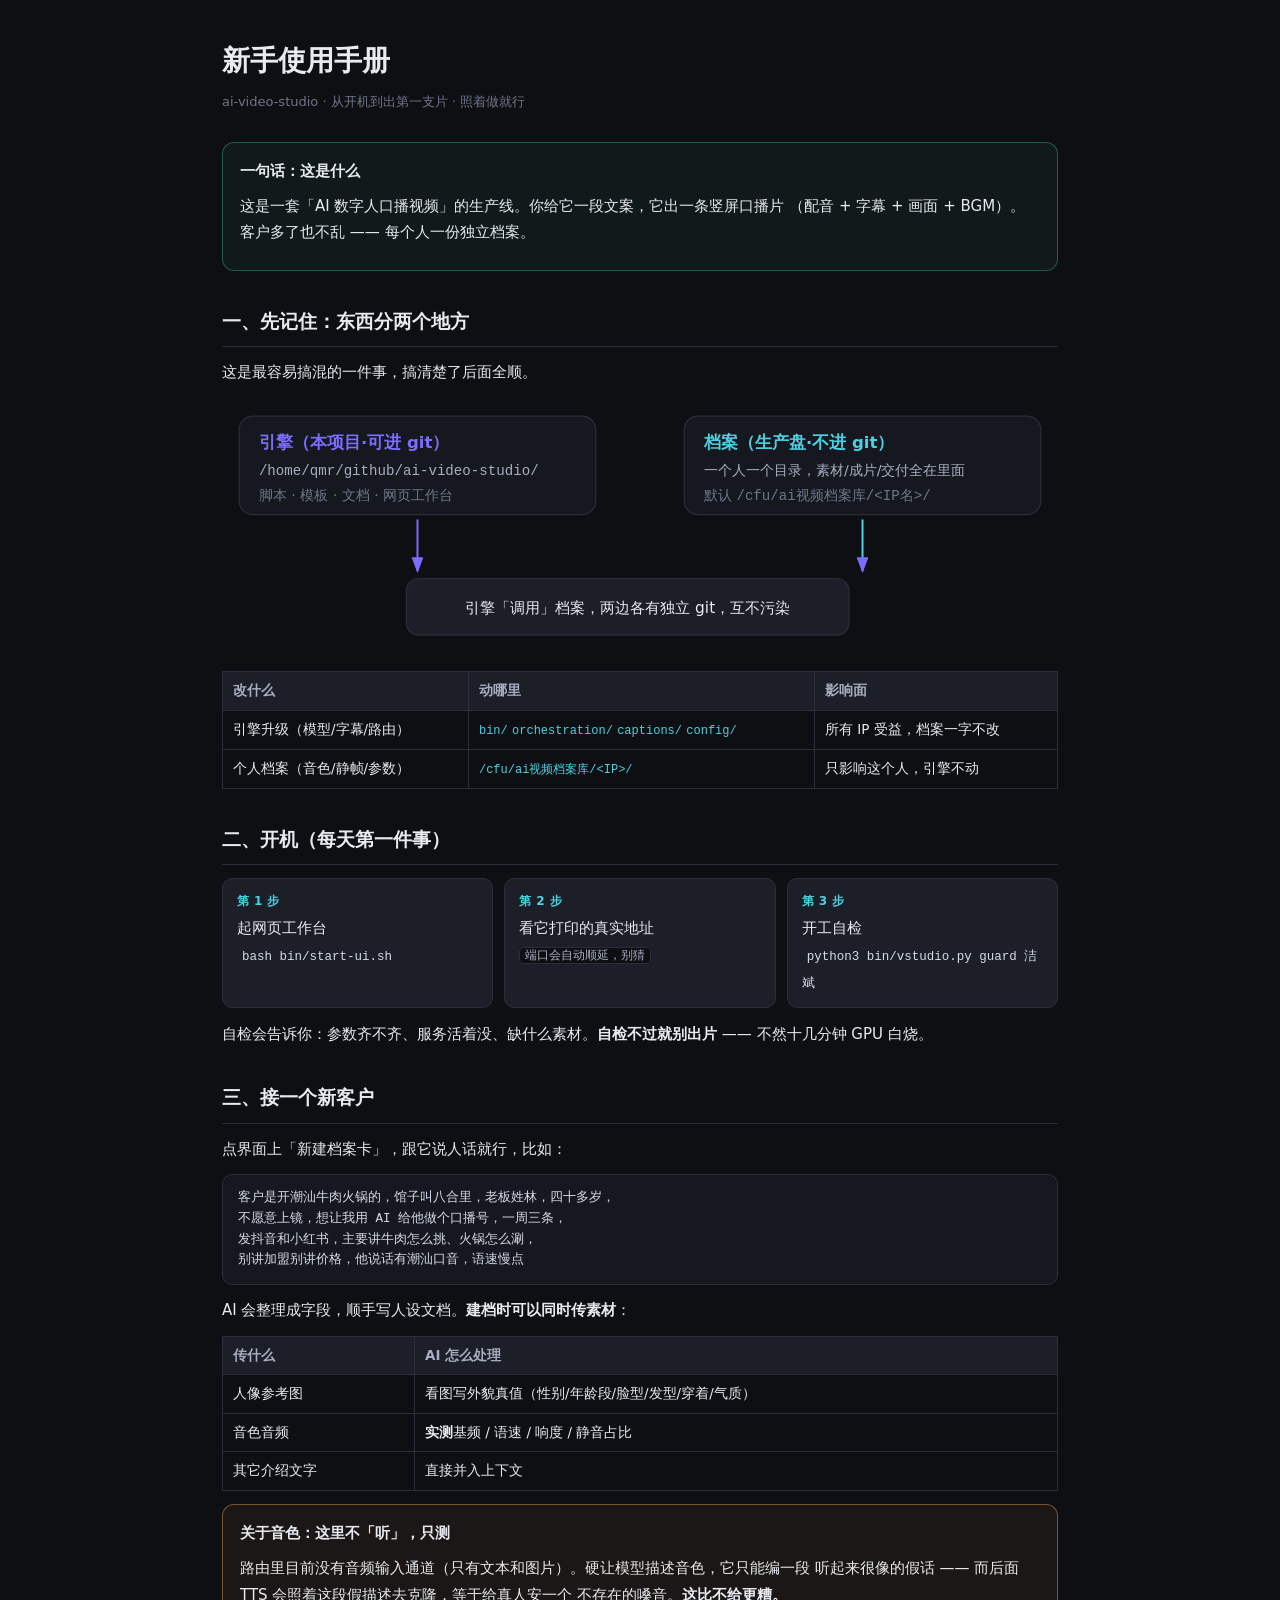
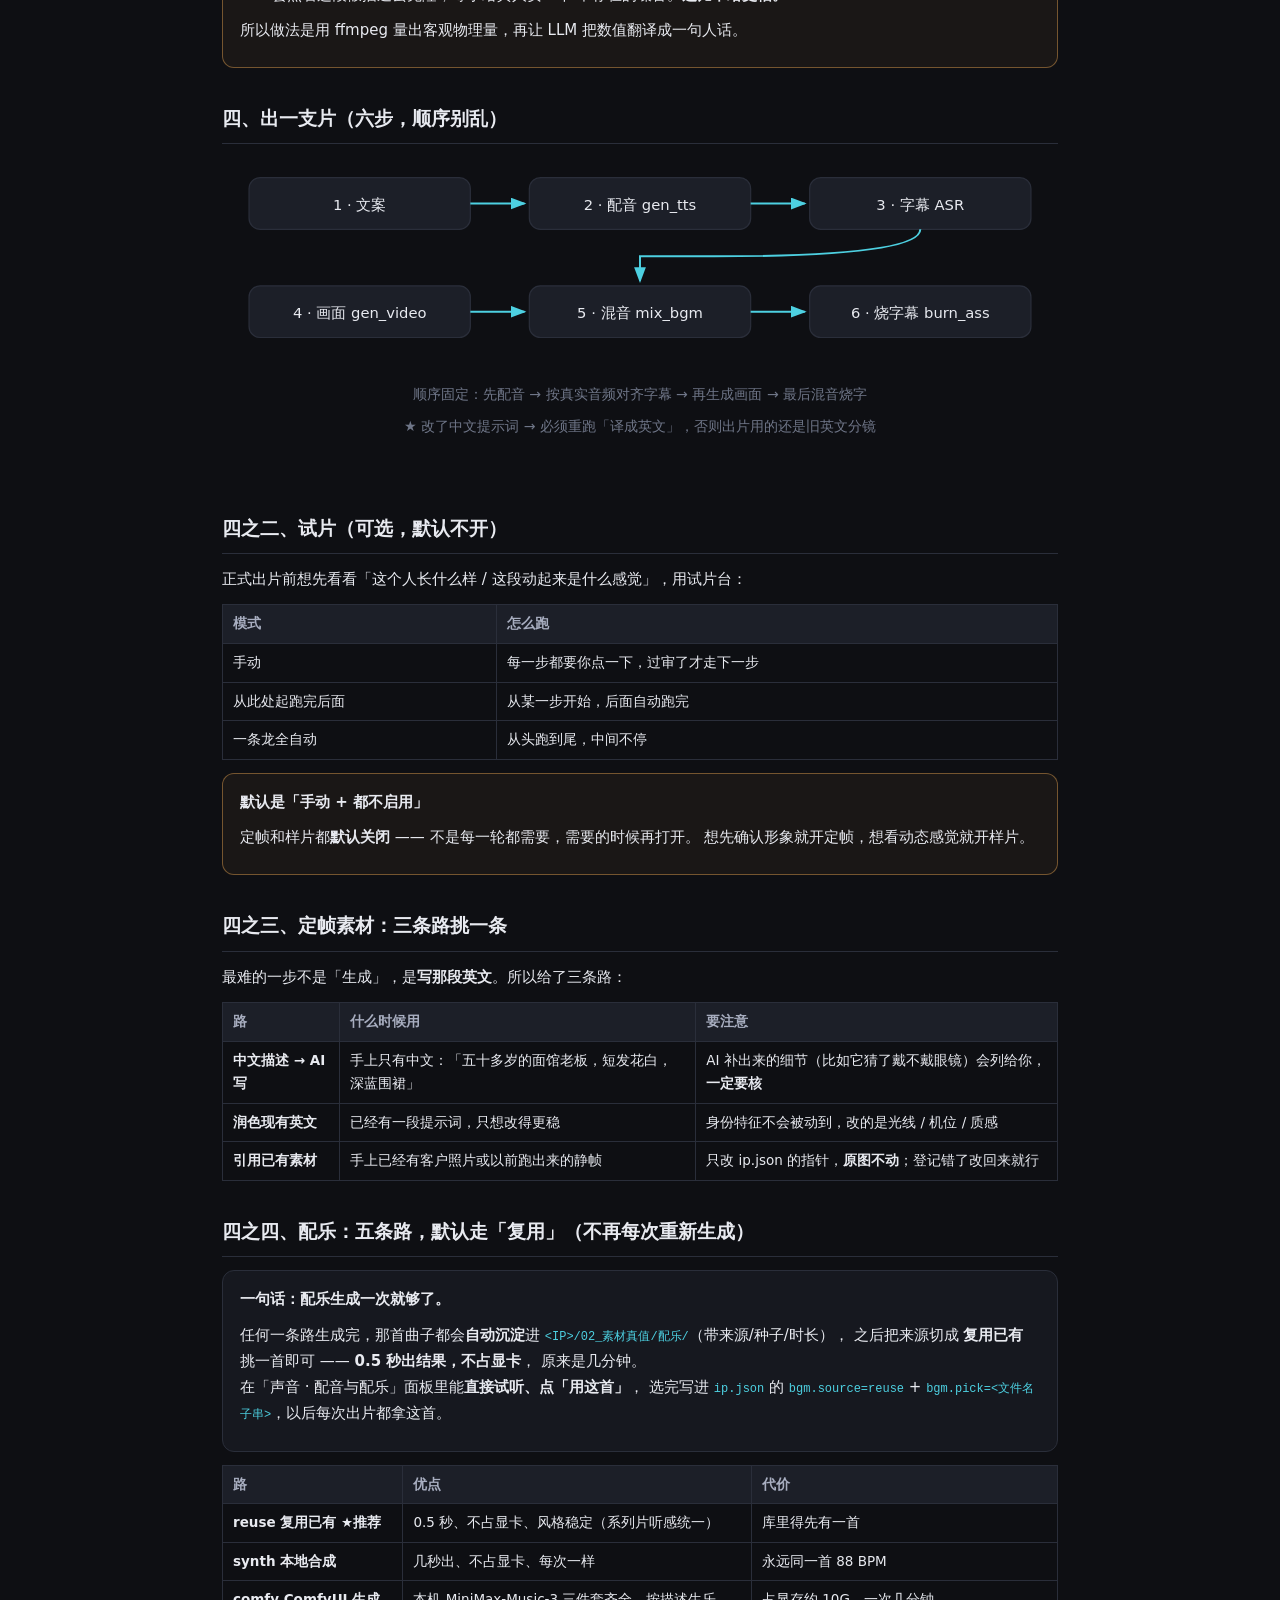
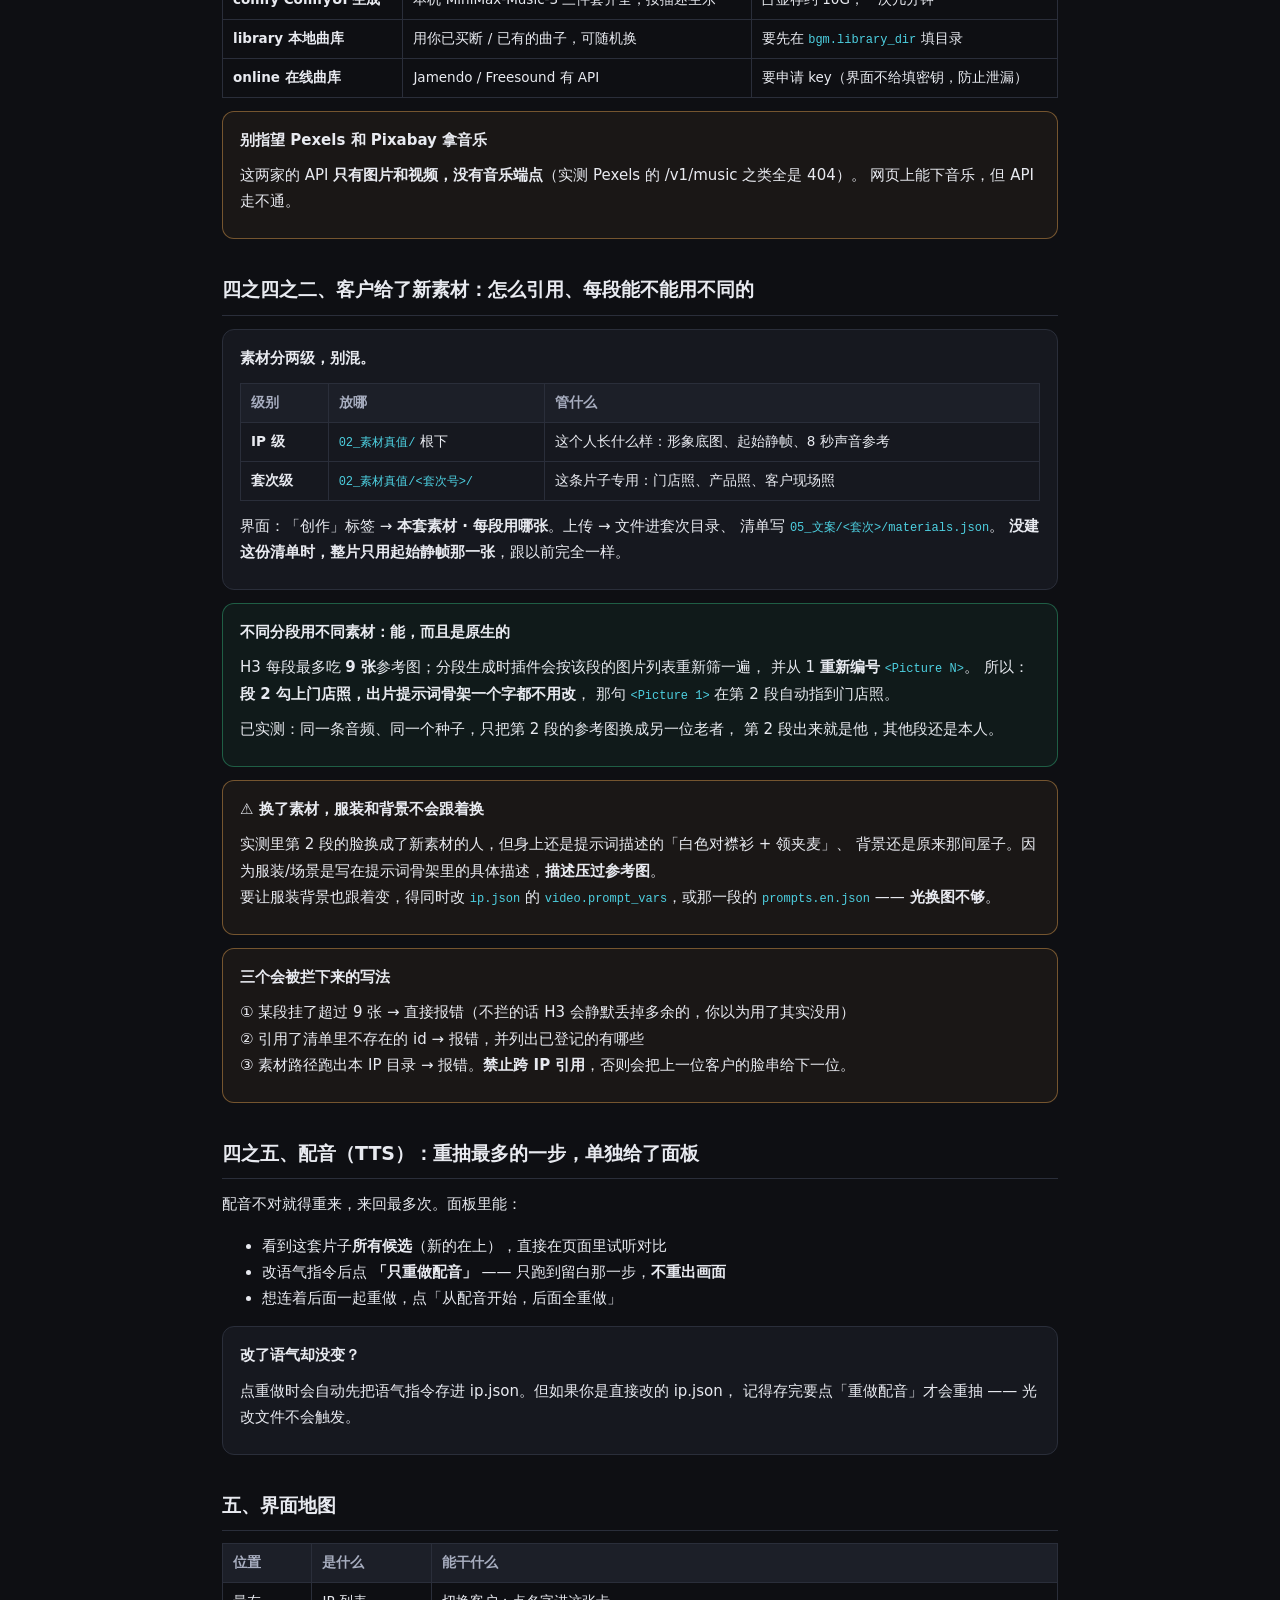
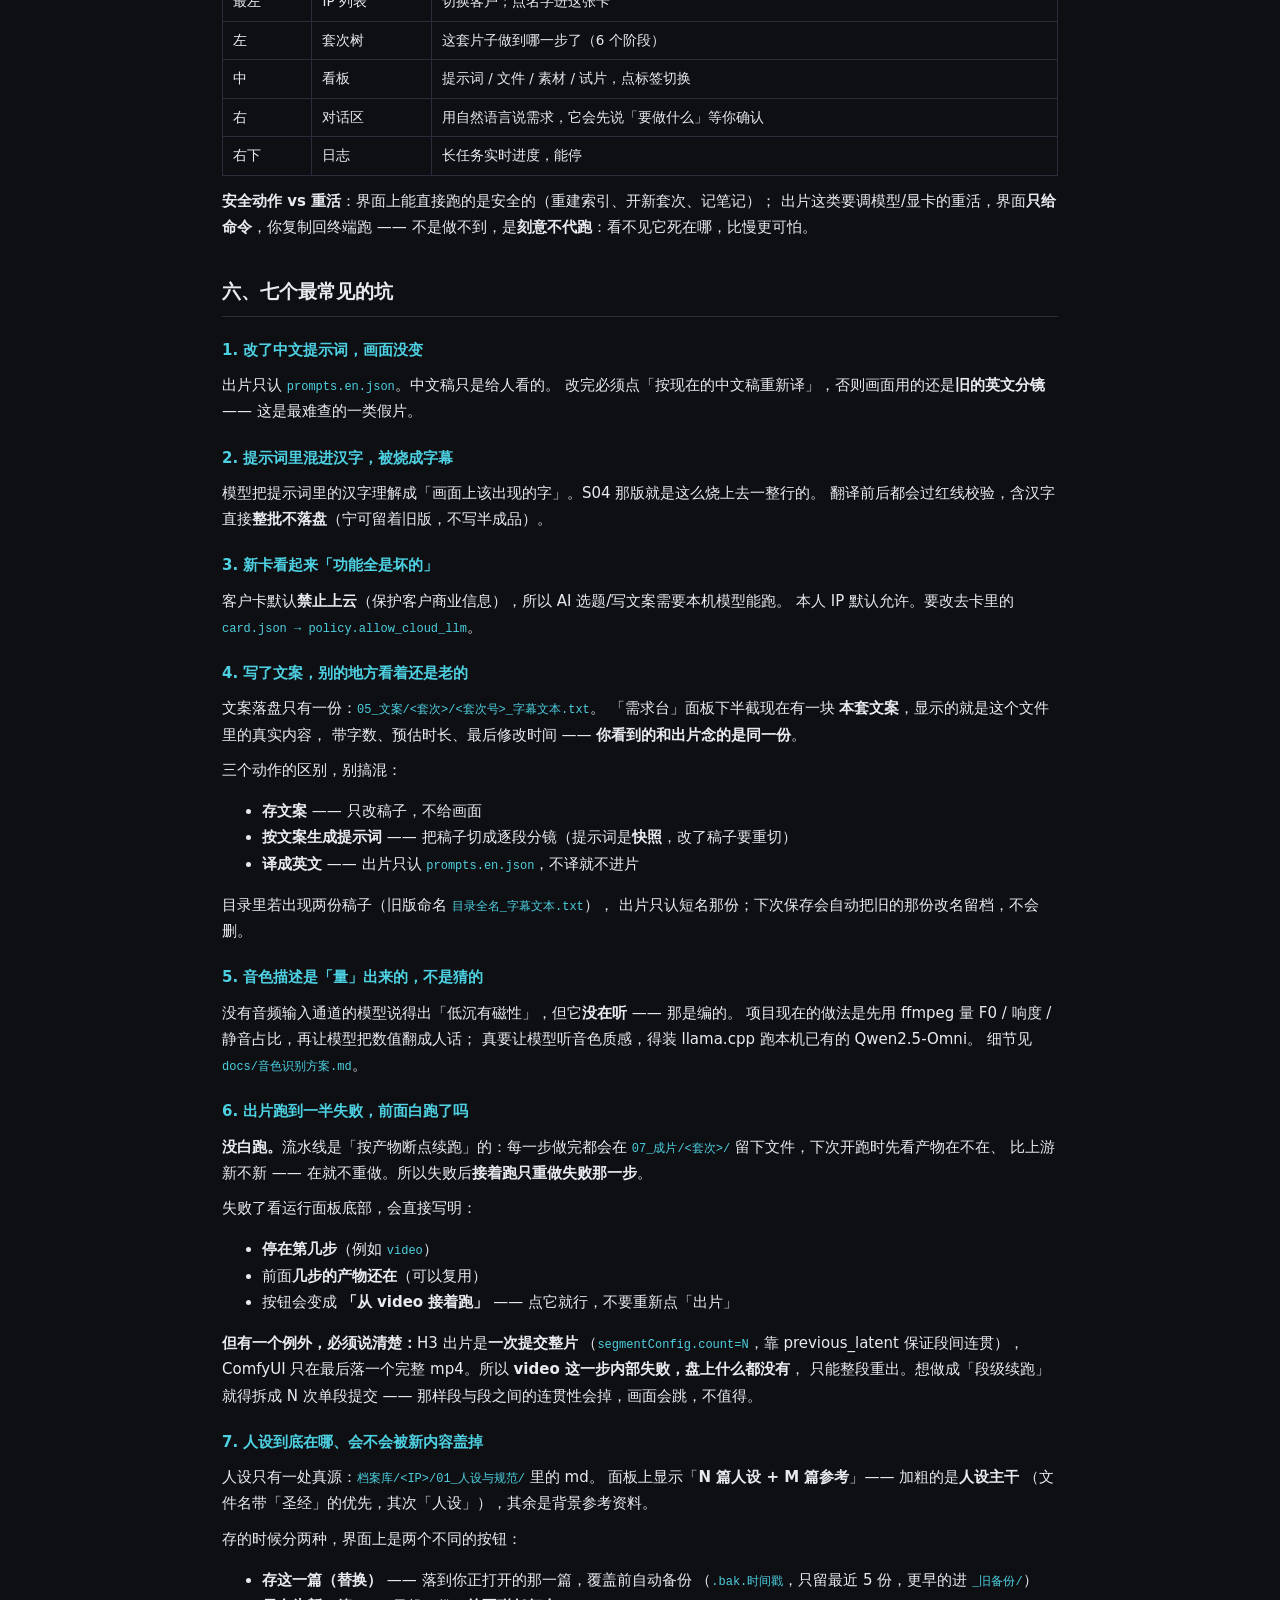
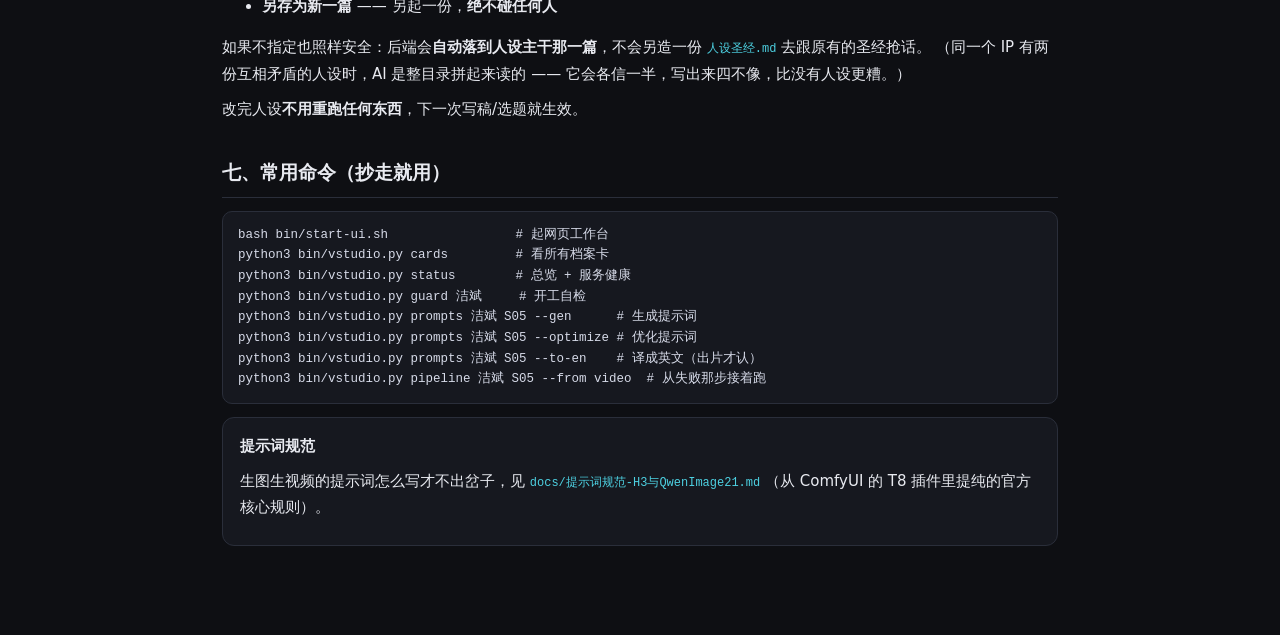
==== docs/新手使用手册.html @ 9fcaecb1 "配乐可复用 + 分段素材 + 修 PILOT 段号两个真 bug 配乐（make_bgm 五条路，新增 reuse） - 新增 reuse：直接从 <IP>/02_素材真值/配乐/ 拿一首，实测 51" ====
<!DOCTYPE html>
<html lang="zh-CN">
<head>
<meta charset="utf-8">
<meta name="viewport" content="width=device-width, initial-scale=1">
<title>新手使用手册 · ai-video-studio</title>
<style>
  :root{
    --bg:#0e0f13; --panel:#16181f; --panel2:#1c1f28; --line:#2a2e3a;
    --tx:#e8eaf0; --tx2:#a8aec0; --tx3:#6f7688;
    --acc:#7c6cff; --acc2:#4dd0e1; --ok:#3ddc97; --warn:#ffb457; --err:#ff5c7a;
    --mono:ui-monospace,SFMono-Regular,Menlo,Consolas,monospace;
  }
  *{box-sizing:border-box}
  body{margin:0;background:var(--bg);color:var(--tx);
    font:15px/1.75 system-ui,-apple-system,"PingFang SC","Microsoft YaHei",sans-serif;}
  .wrap{max-width:880px;margin:0 auto;padding:36px 22px 80px}
  h1{font-size:28px;margin:0 0 6px}
  .sub{color:var(--tx3);font-size:13px;margin-bottom:28px}
  h2{font-size:19px;margin:34px 0 12px;padding-bottom:8px;border-bottom:1px solid var(--line)}
  h3{font-size:15px;margin:20px 0 8px;color:var(--acc2)}
  p{margin:9px 0}
  code{font-family:var(--mono);font-size:12.5px;background:var(--panel2);
    padding:1.5px 5px;border-radius:4px;color:#d6dae8;}
  pre{background:var(--panel);border:1px solid var(--line);border-radius:10px;
    padding:13px 15px;overflow:auto;font-family:var(--mono);font-size:12.5px;line-height:1.65}
  pre code{background:none;padding:0}
  .card{background:var(--panel);border:1px solid var(--line);border-radius:12px;padding:15px 17px;margin:13px 0}
  .card.warn{border-color:rgba(255,180,87,.4);background:rgba(255,180,87,.05)}
  .card.bad{border-color:rgba(255,92,122,.42);background:rgba(255,92,122,.06)}
  .card.ok{border-color:rgba(61,220,151,.35);background:rgba(61,220,151,.05)}
  .grid{display:grid;grid-template-columns:repeat(auto-fit,minmax(210px,1fr));gap:11px;margin:13px 0}
  .step{background:var(--panel2);border:1px solid var(--line);border-radius:10px;padding:12px 14px}
  .step b{color:var(--acc2);display:block;font-size:12px;letter-spacing:.4px;margin-bottom:3px}
  .kbd{font-family:var(--mono);font-size:11.5px;background:var(--bg);
    border:1px solid var(--line);border-radius:4px;padding:1px 5px;color:var(--tx2)}
  .path{font-family:var(--mono);font-size:12px;color:var(--acc2)}
  svg{max-width:100%;height:auto;display:block;margin:14px auto}
  table{border-collapse:collapse;width:100%;margin:12px 0;font-size:13.5px}
  th,td{border:1px solid var(--line);padding:7px 10px;text-align:left}
  th{background:var(--panel2);color:var(--tx2);font-weight:600}
  .tag{display:inline-block;font-size:10.5px;padding:1px 7px;border-radius:999px;
    border:1px solid var(--line);color:var(--tx3);margin-left:6px}
</style>
</head>
<body>
<div class="wrap">

<h1>新手使用手册</h1>
<div class="sub">ai-video-studio · 从开机到出第一支片 · 照着做就行</div>

<div class="card ok">
<b>一句话：这是什么</b>
<p>这是一套「AI 数字人口播视频」的生产线。你给它一段文案，它出一条竖屏口播片
（配音 + 字幕 + 画面 + BGM）。客户多了也不乱 —— 每个人一份独立档案。</p>
</div>

<h2>一、先记住：东西分两个地方</h2>

<p>这是最容易搞混的一件事，搞清楚了后面全顺。</p>

<svg viewBox="0 0 680 210" xmlns="http://www.w3.org/2000/svg">
  <defs>
    <marker id="ar" markerWidth="9" markerHeight="9" refX="7" refY="3" orient="auto">
      <path d="M0,0 L0,6 L8,3 z" fill="#7c6cff"/>
    </marker>
  </defs>
  <rect x="14" y="14" width="290" height="80" rx="11" fill="#16181f" stroke="#2a2e3a"/>
  <text x="30" y="40" fill="#7c6cff" font-size="13.5" font-family="system-ui" font-weight="600">引擎（本项目·可进 git）</text>
  <text x="30" y="62" fill="#a8aec0" font-size="11.5" font-family="ui-monospace,monospace">/home/qmr/github/ai-video-studio/</text>
  <text x="30" y="82" fill="#6f7688" font-size="11.5" font-family="system-ui">脚本 · 模板 · 文档 · 网页工作台</text>

  <rect x="376" y="14" width="290" height="80" rx="11" fill="#16181f" stroke="#2a2e3a"/>
  <text x="392" y="40" fill="#4dd0e1" font-size="13.5" font-family="system-ui" font-weight="600">档案（生产盘·不进 git）</text>
  <text x="392" y="62" fill="#a8aec0" font-size="11.5" font-family="system-ui">一个人一个目录，素材/成片/交付全在里面</text>
  <text x="392" y="82" fill="#6f7688" font-size="11.5" font-family="system-ui">默认 <tspan font-family="ui-monospace,monospace">/cfu/ai视频档案库/&lt;IP名&gt;/</tspan></text>

  <line x1="159" y1="98" x2="159" y2="140" stroke="#7c6cff" stroke-width="1.6" marker-end="url(#ar)"/>
  <line x1="521" y1="98" x2="521" y2="140" stroke="#4dd0e1" stroke-width="1.6" marker-end="url(#ar)"/>

  <rect x="150" y="146" width="360" height="46" rx="10" fill="#1c1f28" stroke="#2a2e3a"/>
  <text x="330" y="174" fill="#e8eaf0" font-size="12.5" font-family="system-ui" text-anchor="middle">引擎「调用」档案，两边各有独立 git，互不污染</text>
</svg>

<table>
<tr><th>改什么</th><th>动哪里</th><th>影响面</th></tr>
<tr><td>引擎升级（模型/字幕/路由）</td><td><span class="path">bin/</span> <span class="path">orchestration/</span> <span class="path">captions/</span> <span class="path">config/</span></td><td>所有 IP 受益，档案一字不改</td></tr>
<tr><td>个人档案（音色/静帧/参数）</td><td><span class="path">/cfu/ai视频档案库/&lt;IP&gt;/</span></td><td>只影响这个人，引擎不动</td></tr>
</table>

<h2>二、开机（每天第一件事）</h2>

<div class="grid">
  <div class="step"><b>第 1 步</b>起网页工作台<br><code>bash bin/start-ui.sh</code></div>
  <div class="step"><b>第 2 步</b>看它打印的真实地址<br><span class="kbd">端口会自动顺延，别猜</span></div>
  <div class="step"><b>第 3 步</b>开工自检<br><code>python3 bin/vstudio.py guard 洁斌</code></div>
</div>

<p>自检会告诉你：参数齐不齐、服务活着没、缺什么素材。<b>自检不过就别出片</b>
—— 不然十几分钟 GPU 白烧。</p>

<h2>三、接一个新客户</h2>

<p>点界面上「新建档案卡」，跟它说人话就行，比如：</p>

<pre><code>客户是开潮汕牛肉火锅的，馆子叫八合里，老板姓林，四十多岁，
不愿意上镜，想让我用 AI 给他做个口播号，一周三条，
发抖音和小红书，主要讲牛肉怎么挑、火锅怎么涮，
别讲加盟别讲价格，他说话有潮汕口音，语速慢点</code></pre>

<p>AI 会整理成字段，顺手写人设文档。<b>建档时可以同时传素材</b>：</p>

<table>
<tr><th>传什么</th><th>AI 怎么处理</th></tr>
<tr><td>人像参考图</td><td>看图写外貌真值（性别/年龄段/脸型/发型/穿着/气质）</td></tr>
<tr><td>音色音频</td><td><b>实测</b>基频 / 语速 / 响度 / 静音占比</td></tr>
<tr><td>其它介绍文字</td><td>直接并入上下文</td></tr>
</table>

<div class="card warn">
<b>关于音色：这里不「听」，只测</b>
<p>路由里目前没有音频输入通道（只有文本和图片）。硬让模型描述音色，它只能编一段
听起来很像的假话 —— 而后面 TTS 会照着这段假描述去克隆，等于给真人安一个
不存在的嗓音。<b>这比不给更糟。</b></p>
<p>所以做法是用 ffmpeg 量出客观物理量，再让 LLM 把数值翻译成一句人话。</p>
</div>

<h2>四、出一支片（六步，顺序别乱）</h2>

<svg viewBox="0 0 680 260" xmlns="http://www.w3.org/2000/svg">
  <defs>
    <marker id="a2" markerWidth="9" markerHeight="9" refX="7" refY="3" orient="auto">
      <path d="M0,0 L0,6 L8,3 z" fill="#4dd0e1"/>
    </marker>
  </defs>
  <g font-family="system-ui" font-size="12">
    <rect x="22" y="16" width="180" height="42" rx="9" fill="#1c1f28" stroke="#2a2e3a"/>
    <text x="112" y="42" fill="#e8eaf0" text-anchor="middle">1 · 文案</text>

    <rect x="250" y="16" width="180" height="42" rx="9" fill="#1c1f28" stroke="#2a2e3a"/>
    <text x="340" y="42" fill="#e8eaf0" text-anchor="middle">2 · 配音 gen_tts</text>

    <rect x="478" y="16" width="180" height="42" rx="9" fill="#1c1f28" stroke="#2a2e3a"/>
    <text x="568" y="42" fill="#e8eaf0" text-anchor="middle">3 · 字幕 ASR</text>

    <rect x="250" y="104" width="180" height="42" rx="9" fill="#1c1f28" stroke="#2a2e3a"/>
    <text x="340" y="130" fill="#e8eaf0" text-anchor="middle">5 · 混音 mix_bgm</text>

    <rect x="22" y="104" width="180" height="42" rx="9" fill="#1c1f28" stroke="#2a2e3a"/>
    <text x="112" y="130" fill="#e8eaf0" text-anchor="middle">4 · 画面 gen_video</text>

    <rect x="478" y="104" width="180" height="42" rx="9" fill="#1c1f28" stroke="#2a2e3a"/>
    <text x="568" y="130" fill="#e8eaf0" text-anchor="middle">6 · 烧字幕 burn_ass</text>
  </g>
  <g stroke="#4dd0e1" stroke-width="1.6" fill="none" marker-end="url(#a2)">
    <path d="M202,37 L246,37"/>
    <path d="M430,37 L474,37"/>
    <path d="M568,58 Q568,80 400,80 L340,80 Q340,100 340,100"/>
    <path d="M202,125 L246,125"/>
    <path d="M430,125 L474,125"/>
  </g>
  <text x="340" y="196" fill="#6f7688" font-size="11.5" font-family="system-ui" text-anchor="middle">
    顺序固定：先配音 → 按真实音频对齐字幕 → 再生成画面 → 最后混音烧字
  </text>
  <text x="340" y="222" fill="#6f7688" font-size="11.5" font-family="system-ui" text-anchor="middle">
    ★ 改了中文提示词 → 必须重跑「译成英文」，否则出片用的还是旧英文分镜
  </text>
</svg>

<h2>四之二、试片（可选，默认不开）</h2>

<p>正式出片前想先看看「这个人长什么样 / 这段动起来是什么感觉」，用试片台：</p>

<table>
<tr><th>模式</th><th>怎么跑</th></tr>
<tr><td>手动</td><td>每一步都要你点一下，过审了才走下一步</td></tr>
<tr><td>从此处起跑完后面</td><td>从某一步开始，后面自动跑完</td></tr>
<tr><td>一条龙全自动</td><td>从头跑到尾，中间不停</td></tr>
</table>

<div class="card warn">
<b>默认是「手动 + 都不启用」</b>
<p>定帧和样片都<b>默认关闭</b> —— 不是每一轮都需要，需要的时候再打开。
想先确认形象就开定帧，想看动态感觉就开样片。</p>
</div>

<h2>四之三、定帧素材：三条路挑一条</h2>

<p>最难的一步不是「生成」，是<b>写那段英文</b>。所以给了三条路：</p>

<table>
<tr><th>路</th><th>什么时候用</th><th>要注意</th></tr>
<tr><td><b>中文描述 → AI 写</b></td><td>手上只有中文：「五十多岁的面馆老板，短发花白，深蓝围裙」</td>
    <td>AI 补出来的细节（比如它猜了戴不戴眼镜）会列给你，<b>一定要核</b></td></tr>
<tr><td><b>润色现有英文</b></td><td>已经有一段提示词，只想改得更稳</td>
    <td>身份特征不会被动到，改的是光线 / 机位 / 质感</td></tr>
<tr><td><b>引用已有素材</b></td><td>手上已经有客户照片或以前跑出来的静帧</td>
    <td>只改 ip.json 的指针，<b>原图不动</b>；登记错了改回来就行</td></tr>
</table>

<h2>四之四、配乐：五条路，默认走「复用」（不再每次重新生成）</h2>

<div class="card">
<b>一句话：配乐生成一次就够了。</b>
<p>任何一条路生成完，那首曲子都会<b>自动沉淀</b>进
<span class="path">&lt;IP&gt;/02_素材真值/配乐/</span>（带来源/种子/时长），
之后把来源切成 <b>复用已有</b> 挑一首即可 —— <b>0.5 秒出结果，不占显卡</b>，
原来是几分钟。<br>
在「声音 · 配音与配乐」面板里能<b>直接试听、点「用这首」</b>，
选完写进 <span class="path">ip.json</span> 的 <span class="path">bgm.source=reuse</span> +
<span class="path">bgm.pick=&lt;文件名子串&gt;</span>，以后每次出片都拿这首。</p>
</div>

<table>
<tr><th>路</th><th>优点</th><th>代价</th></tr>
<tr><td><b>reuse 复用已有 ★推荐</b></td><td>0.5 秒、不占显卡、风格稳定（系列片听感统一）</td><td>库里得先有一首</td></tr>
<tr><td><b>synth 本地合成</b></td><td>几秒出、不占显卡、每次一样</td><td>永远同一首 88 BPM</td></tr>
<tr><td><b>comfy ComfyUI 生成</b></td><td>本机 MiniMax-Music-3 三件套齐全，按描述生乐</td><td>占显存约 10G，一次几分钟</td></tr>
<tr><td><b>library 本地曲库</b></td><td>用你已买断 / 已有的曲子，可随机换</td><td>要先在 <span class="path">bgm.library_dir</span> 填目录</td></tr>
<tr><td><b>online 在线曲库</b></td><td>Jamendo / Freesound 有 API</td><td>要申请 key（界面不给填密钥，防止泄漏）</td></tr>
</table>

<div class="card warn">
<b>别指望 Pexels 和 Pixabay 拿音乐</b>
<p>这两家的 API <b>只有图片和视频，没有音乐端点</b>（实测 Pexels 的 /v1/music 之类全是 404）。
网页上能下音乐，但 API 走不通。</p>
</div>

<h2>四之四之二、客户给了新素材：怎么引用、每段能不能用不同的</h2>

<div class="card">
<b>素材分两级，别混。</b>
<table>
<tr><th>级别</th><th>放哪</th><th>管什么</th></tr>
<tr><td><b>IP 级</b></td><td><span class="path">02_素材真值/</span> 根下</td><td>这个人长什么样：形象底图、起始静帧、8 秒声音参考</td></tr>
<tr><td><b>套次级</b></td><td><span class="path">02_素材真值/&lt;套次号&gt;/</span></td><td>这条片子专用：门店照、产品照、客户现场照</td></tr>
</table>
<p>界面：「创作」标签 → <b>本套素材 · 每段用哪张</b>。上传 → 文件进套次目录、
清单写 <span class="path">05_文案/&lt;套次&gt;/materials.json</span>。
<b>没建这份清单时，整片只用起始静帧那一张</b>，跟以前完全一样。</p>
</div>

<div class="card ok">
<b>不同分段用不同素材：能，而且是原生的</b>
<p>H3 每段最多吃 <b>9 张</b>参考图；分段生成时插件会按该段的图片列表重新筛一遍，
并从 1 <b>重新编号</b> <span class="path">&lt;Picture N&gt;</span>。
所以：<b>段 2 勾上门店照，出片提示词骨架一个字都不用改</b>，
那句 <span class="path">&lt;Picture 1&gt;</span> 在第 2 段自动指到门店照。</p>
<p>已实测：同一条音频、同一个种子，只把第 2 段的参考图换成另一位老者，
第 2 段出来就是他，其他段还是本人。</p>
</div>

<div class="card warn">
<b>⚠ 换了素材，服装和背景不会跟着换</b>
<p>实测里第 2 段的脸换成了新素材的人，但身上还是提示词描述的「白色对襟衫 + 领夹麦」、
背景还是原来那间屋子。因为服装/场景是写在提示词骨架里的具体描述，<b>描述压过参考图</b>。<br>
要让服装背景也跟着变，得同时改 <span class="path">ip.json</span> 的
<span class="path">video.prompt_vars</span>，或那一段的
<span class="path">prompts.en.json</span> —— <b>光换图不够</b>。</p>
</div>

<div class="card warn">
<b>三个会被拦下来的写法</b>
<p>① 某段挂了超过 9 张 → 直接报错（不拦的话 H3 会静默丢掉多余的，你以为用了其实没用）<br>
② 引用了清单里不存在的 id → 报错，并列出已登记的有哪些<br>
③ 素材路径跑出本 IP 目录 → 报错。<b>禁止跨 IP 引用</b>，否则会把上一位客户的脸串给下一位。</p>
</div>

<h2>四之五、配音（TTS）：重抽最多的一步，单独给了面板</h2>

<p>配音不对就得重来，来回最多次。面板里能：</p>
<ul>
<li>看到这套片子<b>所有候选</b>（新的在上），直接在页面里试听对比</li>
<li>改语气指令后点 <b>「只重做配音」</b> —— 只跑到留白那一步，<b>不重出画面</b></li>
<li>想连着后面一起重做，点「从配音开始，后面全重做」</li>
</ul>

<div class="card">
<b>改了语气却没变？</b>
<p>点重做时会自动先把语气指令存进 ip.json。但如果你是直接改的 ip.json，
记得存完要点「重做配音」才会重抽 —— 光改文件不会触发。</p>
</div>

<h2>五、界面地图</h2>

<table>
<tr><th>位置</th><th>是什么</th><th>能干什么</th></tr>
<tr><td>最左</td><td>IP 列表</td><td>切换客户；点名字进这张卡</td></tr>
<tr><td>左</td><td>套次树</td><td>这套片子做到哪一步了（6 个阶段）</td></tr>
<tr><td>中</td><td>看板</td><td>提示词 / 文件 / 素材 / 试片，点标签切换</td></tr>
<tr><td>右</td><td>对话区</td><td>用自然语言说需求，它会先说「要做什么」等你确认</td></tr>
<tr><td>右下</td><td>日志</td><td>长任务实时进度，能停</td></tr>
</table>

<p><b>安全动作 vs 重活</b>：界面上能直接跑的是安全的（重建索引、开新套次、记笔记）；
出片这类要调模型/显卡的重活，界面<b>只给命令</b>，你复制回终端跑 ——
不是做不到，是<b>刻意不代跑</b>：看不见它死在哪，比慢更可怕。</p>

<h2>六、七个最常见的坑</h2>

<h3>1. 改了中文提示词，画面没变</h3>
<p>出片只认 <span class="path">prompts.en.json</span>。中文稿只是给人看的。
改完必须点「按现在的中文稿重新译」，否则画面用的还是<b>旧的英文分镜</b>
—— 这是最难查的一类假片。</p>

<h3>2. 提示词里混进汉字，被烧成字幕</h3>
<p>模型把提示词里的汉字理解成「画面上该出现的字」。S04 那版就是这么烧上去一整行的。
翻译前后都会过红线校验，含汉字直接<b>整批不落盘</b>（宁可留着旧版，不写半成品）。</p>

<h3>3. 新卡看起来「功能全是坏的」</h3>
<p>客户卡默认<b>禁止上云</b>（保护客户商业信息），所以 AI 选题/写文案需要本机模型能跑。
本人 IP 默认允许。要改去卡里的 <span class="path">card.json → policy.allow_cloud_llm</span>。</p>

<h3>4. 写了文案，别的地方看着还是老的</h3>
<p>文案落盘只有一份：<span class="path">05_文案/&lt;套次&gt;/&lt;套次号&gt;_字幕文本.txt</span>。
「需求台」面板下半截现在有一块 <b>本套文案</b>，显示的就是这个文件里的真实内容，
带字数、预估时长、最后修改时间 —— <b>你看到的和出片念的是同一份</b>。</p>
<p>三个动作的区别，别搞混：</p>
<ul>
  <li><b>存文案</b> —— 只改稿子，不给画面</li>
  <li><b>按文案生成提示词</b> —— 把稿子切成逐段分镜（提示词是<b>快照</b>，改了稿子要重切）</li>
  <li><b>译成英文</b> —— 出片只认 <span class="path">prompts.en.json</span>，不译就不进片</li>
</ul>
<p>目录里若出现两份稿子（旧版命名 <span class="path">目录全名_字幕文本.txt</span>），
出片只认短名那份；下次保存会自动把旧的那份改名留档，不会删。</p>

<h3>5. 音色描述是「量」出来的，不是猜的</h3>
<p>没有音频输入通道的模型说得出「低沉有磁性」，但它<b>没在听</b> —— 那是编的。
项目现在的做法是先用 ffmpeg 量 F0 / 响度 / 静音占比，再让模型把数值翻成人话；
真要让模型听音色质感，得装 llama.cpp 跑本机已有的 Qwen2.5-Omni。
细节见 <span class="path">docs/音色识别方案.md</span>。</p>

<h3>6. 出片跑到一半失败，前面白跑了吗</h3>
<p><b>没白跑。</b>流水线是「按产物断点续跑」的：每一步做完都会在
<span class="path">07_成片/&lt;套次&gt;/</span> 留下文件，下次开跑时先看产物在不在、
比上游新不新 —— 在就不重做。所以失败后<b>接着跑只重做失败那一步</b>。</p>
<p>失败了看运行面板底部，会直接写明：</p>
<ul>
  <li><b>停在第几步</b>（例如 <span class="path">video</span>）</li>
  <li>前面<b>几步的产物还在</b>（可以复用）</li>
  <li>按钮会变成 <b>「从 video 接着跑」</b> —— 点它就行，不要重新点「出片」</li>
</ul>
<p><b>但有一个例外，必须说清楚：</b>H3 出片是<b>一次提交整片</b>
（<span class="path">segmentConfig.count=N</span>，靠 previous_latent 保证段间连贯），
ComfyUI 只在最后落一个完整 mp4。所以 <b>video 这一步内部失败，盘上什么都没有</b>，
只能整段重出。想做成「段级续跑」就得拆成 N 次单段提交 ——
那样段与段之间的连贯性会掉，画面会跳，不值得。</p>
<h3>7. 人设到底在哪、会不会被新内容盖掉</h3>
<p>人设只有一处真源：<span class="path">档案库/&lt;IP&gt;/01_人设与规范/</span> 里的 md。
面板上显示「<b>N 篇人设 + M 篇参考</b>」—— 加粗的是<b>人设主干</b>
（文件名带「圣经」的优先，其次「人设」），其余是背景参考资料。</p>
<p>存的时候分两种，界面上是两个不同的按钮：</p>
<ul>
  <li><b>存这一篇（替换）</b> —— 落到你正打开的那一篇，覆盖前自动备份
      （<span class="path">.bak.时间戳</span>，只留最近 5 份，更早的进 <span class="path">_旧备份/</span>）</li>
  <li><b>另存为新一篇</b> —— 另起一份，<b>绝不碰任何人</b></li>
</ul>
<p>如果不指定也照样安全：后端会<b>自动落到人设主干那一篇</b>，不会另造一份
<span class="path">人设圣经.md</span> 去跟原有的圣经抢话。
（同一个 IP 有两份互相矛盾的人设时，AI 是整目录拼起来读的 ——
它会各信一半，写出来四不像，比没有人设更糟。）</p>
<p>改完人设<b>不用重跑任何东西</b>，下一次写稿/选题就生效。</p>

<h2>七、常用命令（抄走就用）</h2>

<pre><code>bash bin/start-ui.sh                 # 起网页工作台
python3 bin/vstudio.py cards         # 看所有档案卡
python3 bin/vstudio.py status        # 总览 + 服务健康
python3 bin/vstudio.py guard 洁斌     # 开工自检
python3 bin/vstudio.py prompts 洁斌 S05 --gen      # 生成提示词
python3 bin/vstudio.py prompts 洁斌 S05 --optimize # 优化提示词
python3 bin/vstudio.py prompts 洁斌 S05 --to-en    # 译成英文（出片才认）
python3 bin/vstudio.py pipeline 洁斌 S05 --from video  # 从失败那步接着跑
</code></pre>

<div class="card">
<b>提示词规范</b>
<p>生图生视频的提示词怎么写才不出岔子，见
<span class="path">docs/提示词规范-H3与QwenImage21.md</span>
（从 ComfyUI 的 T8 插件里提纯的官方核心规则）。</p>
</div>

</div>
</body>
</html>
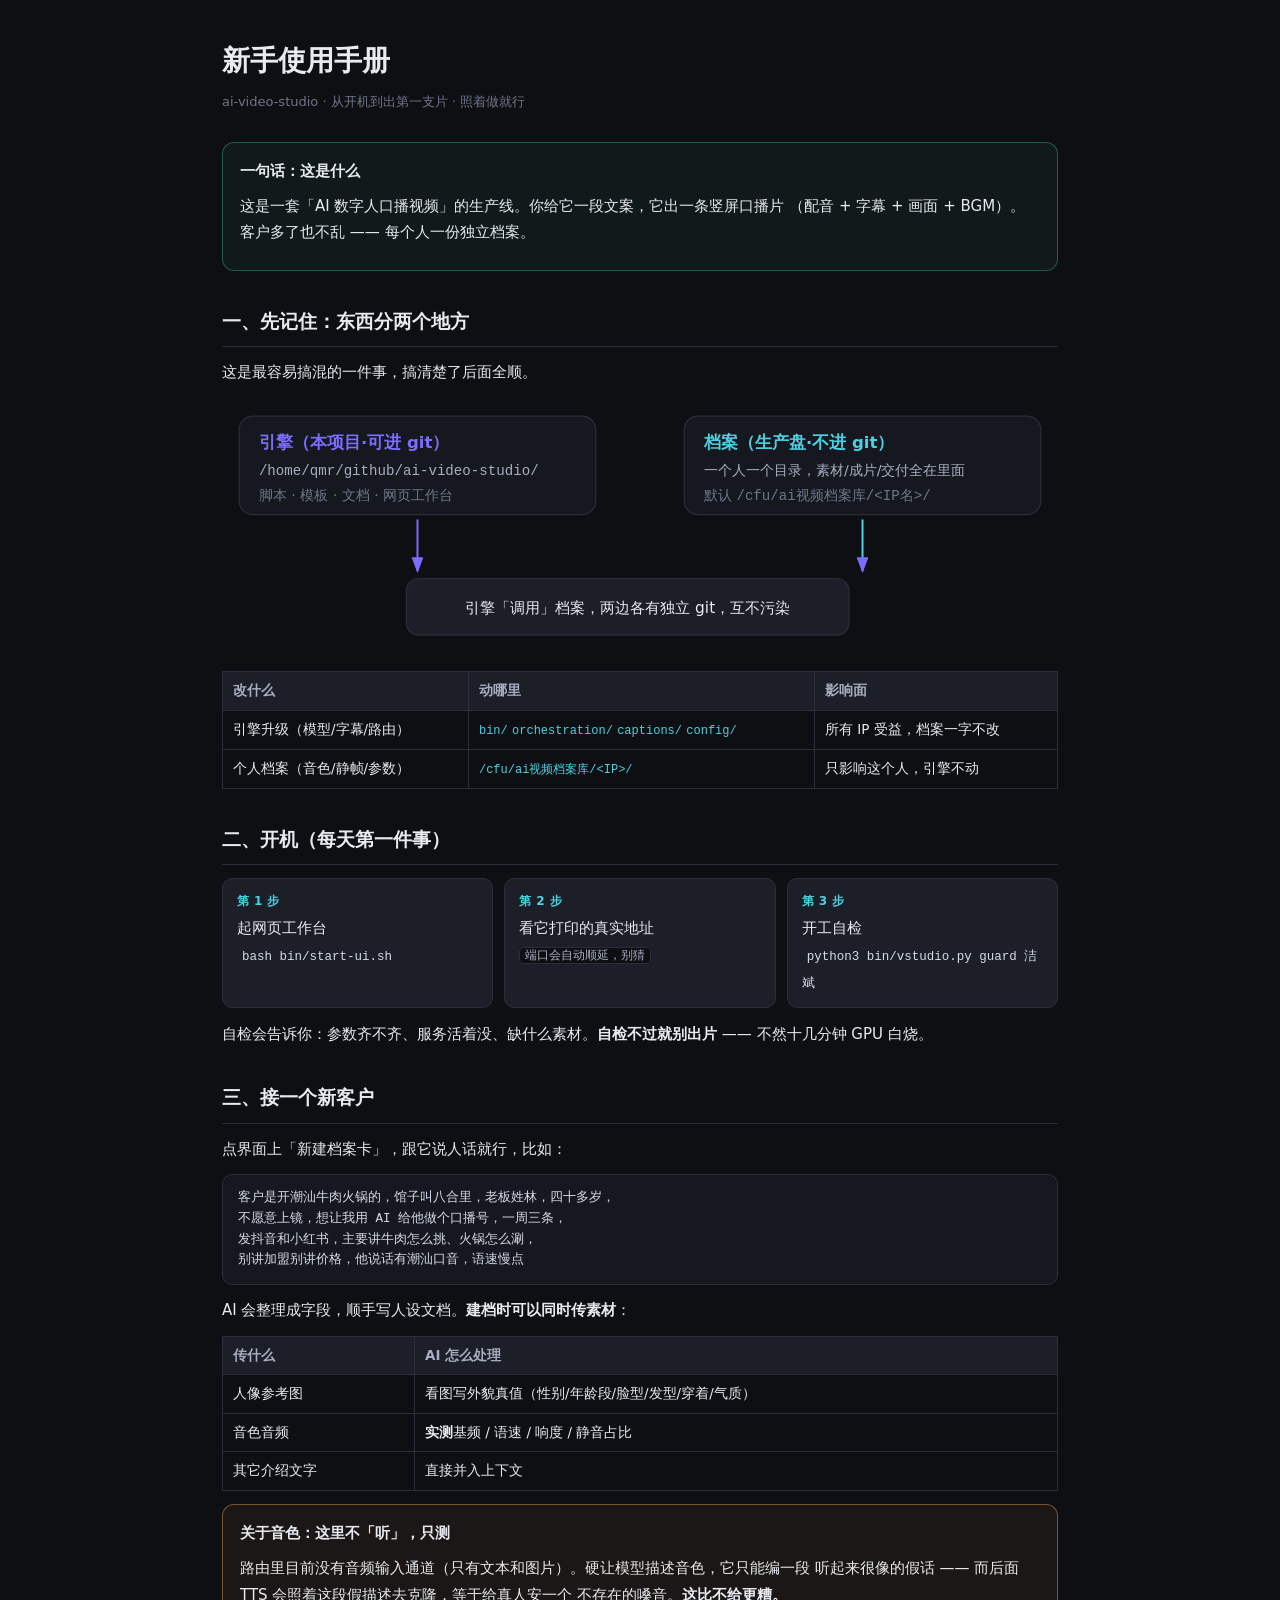
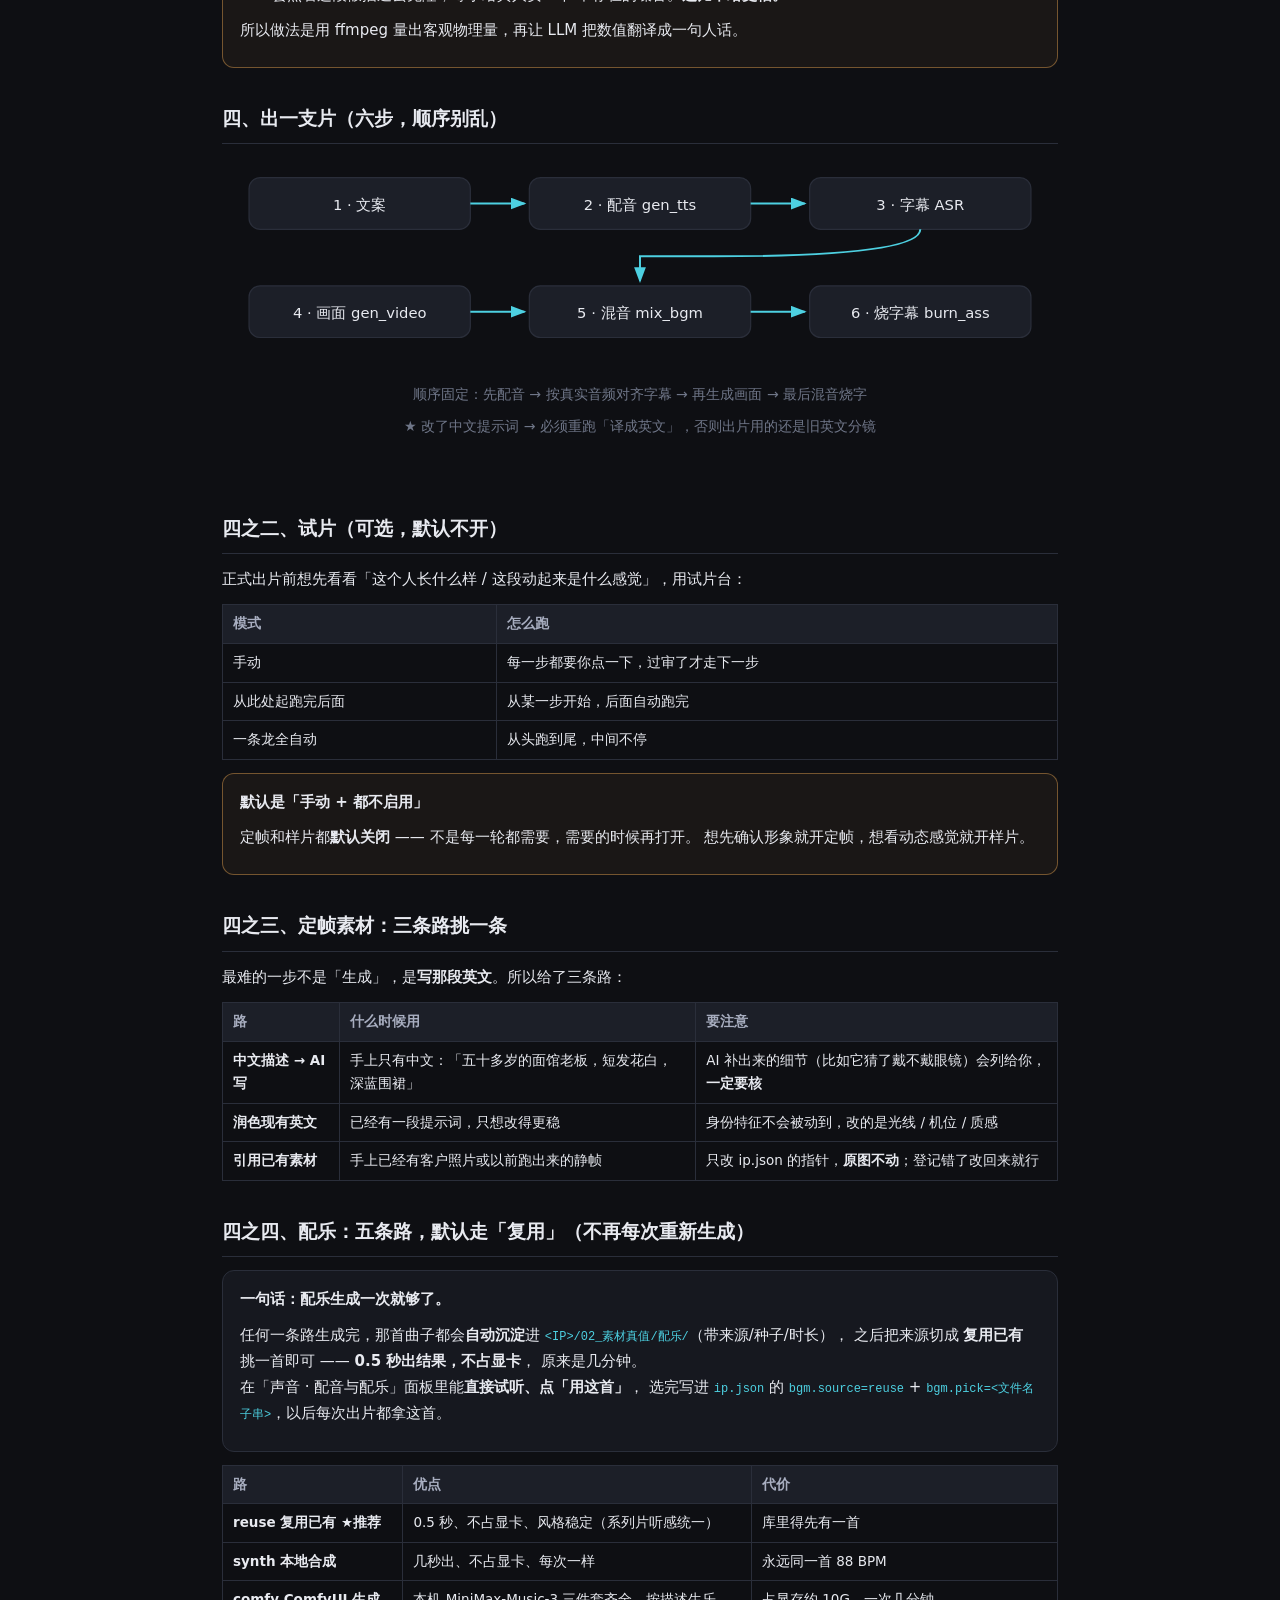
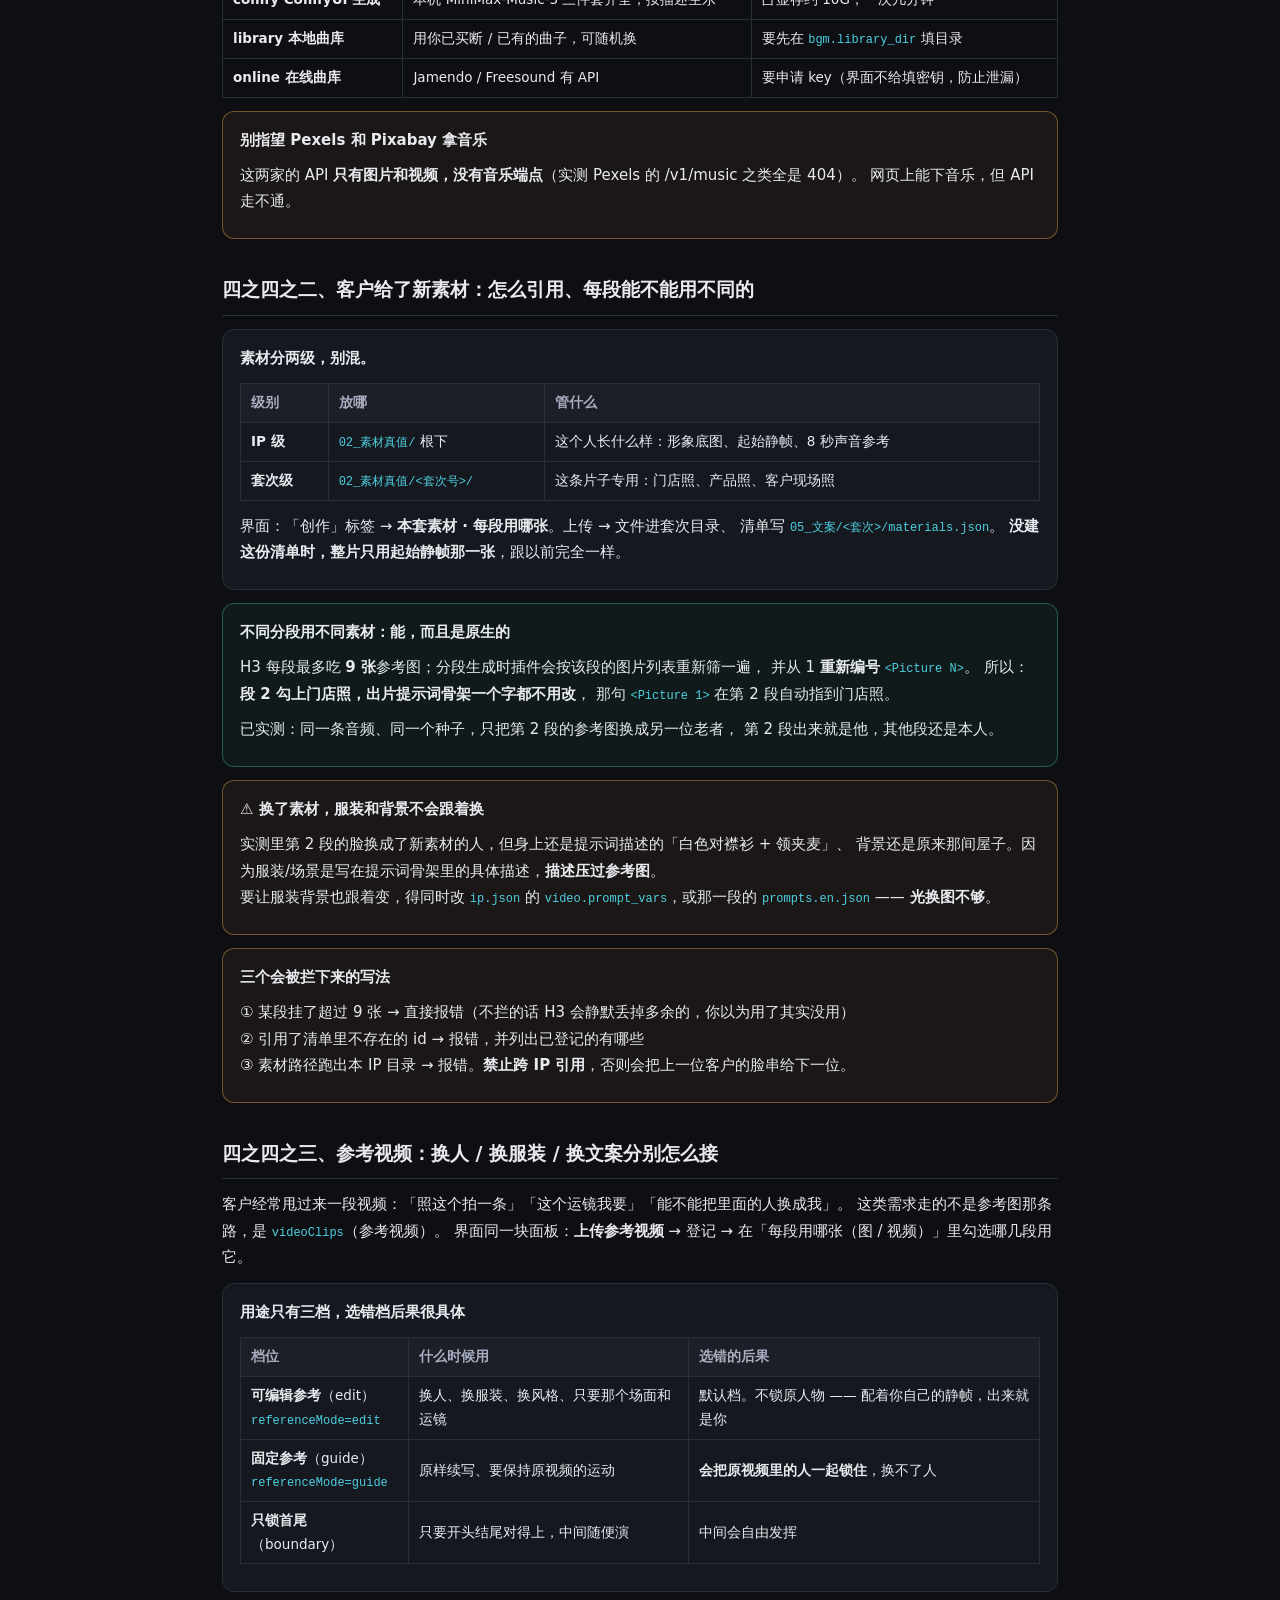
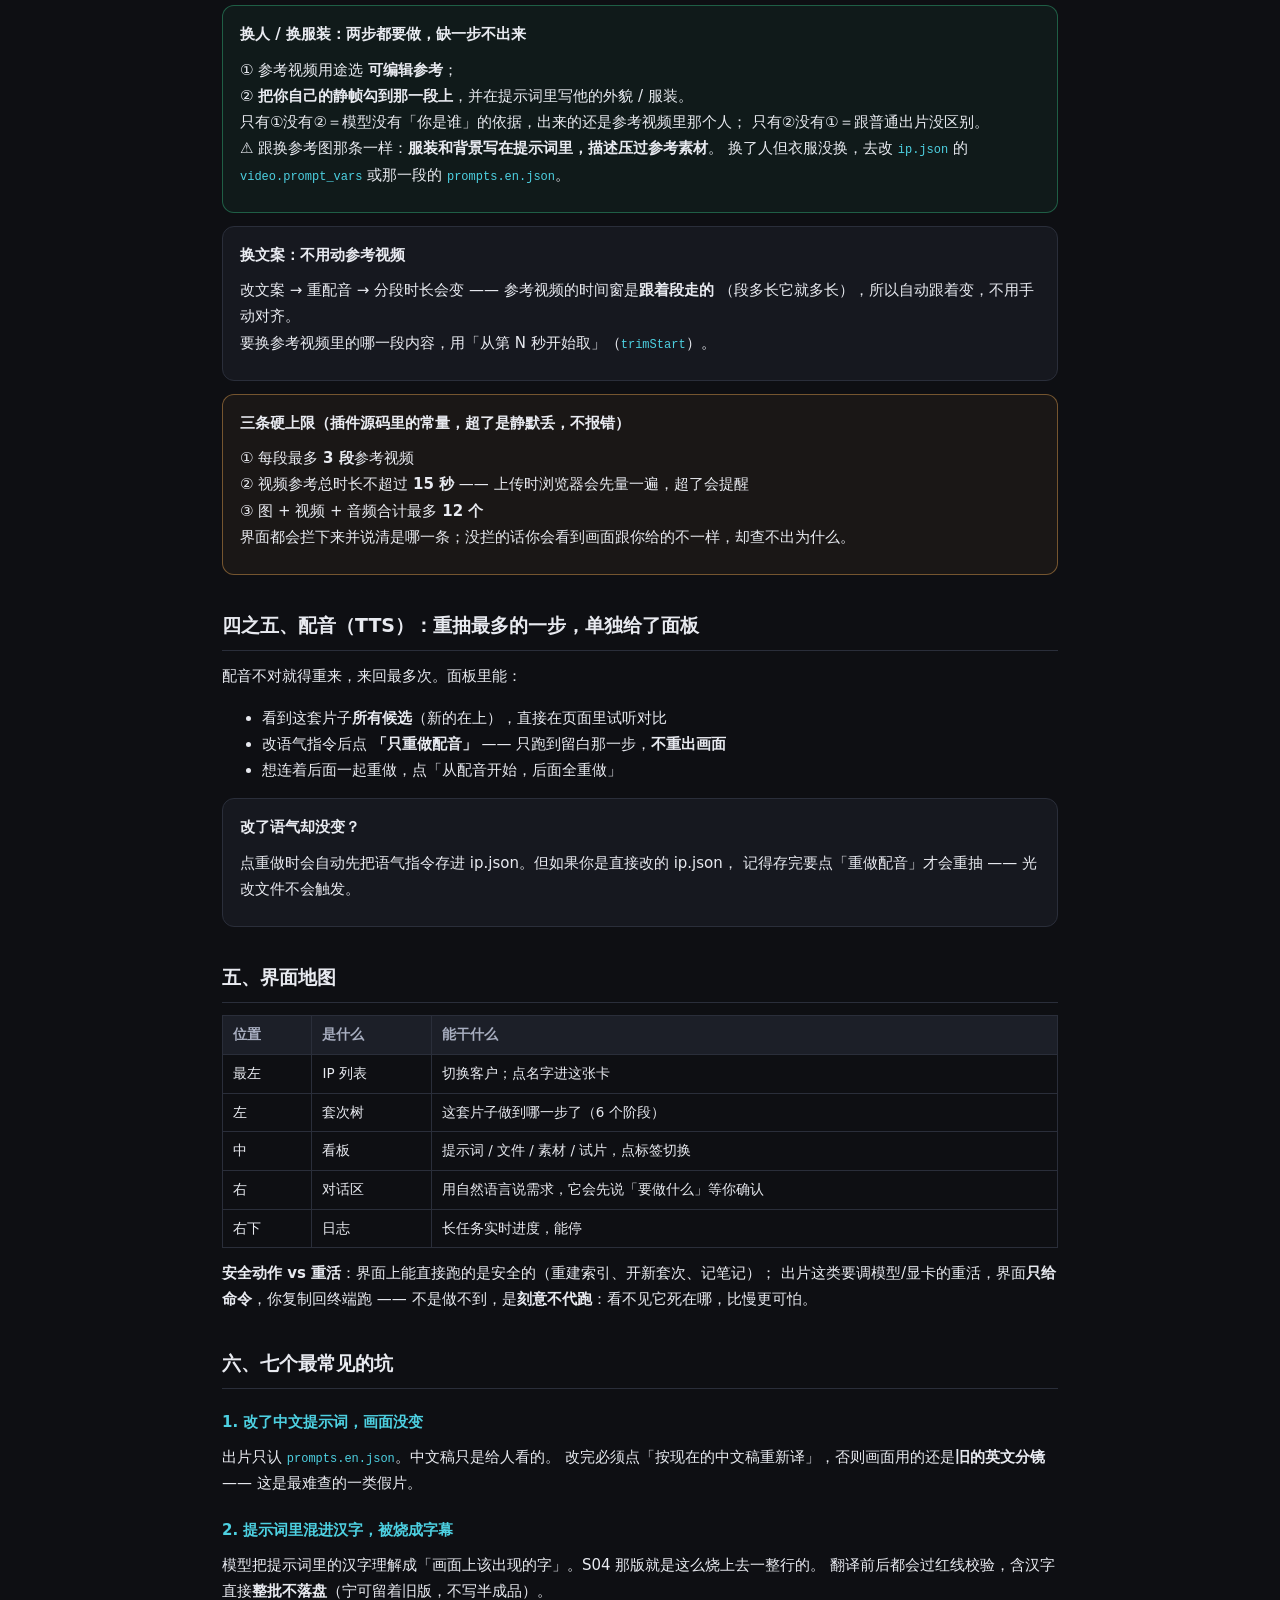
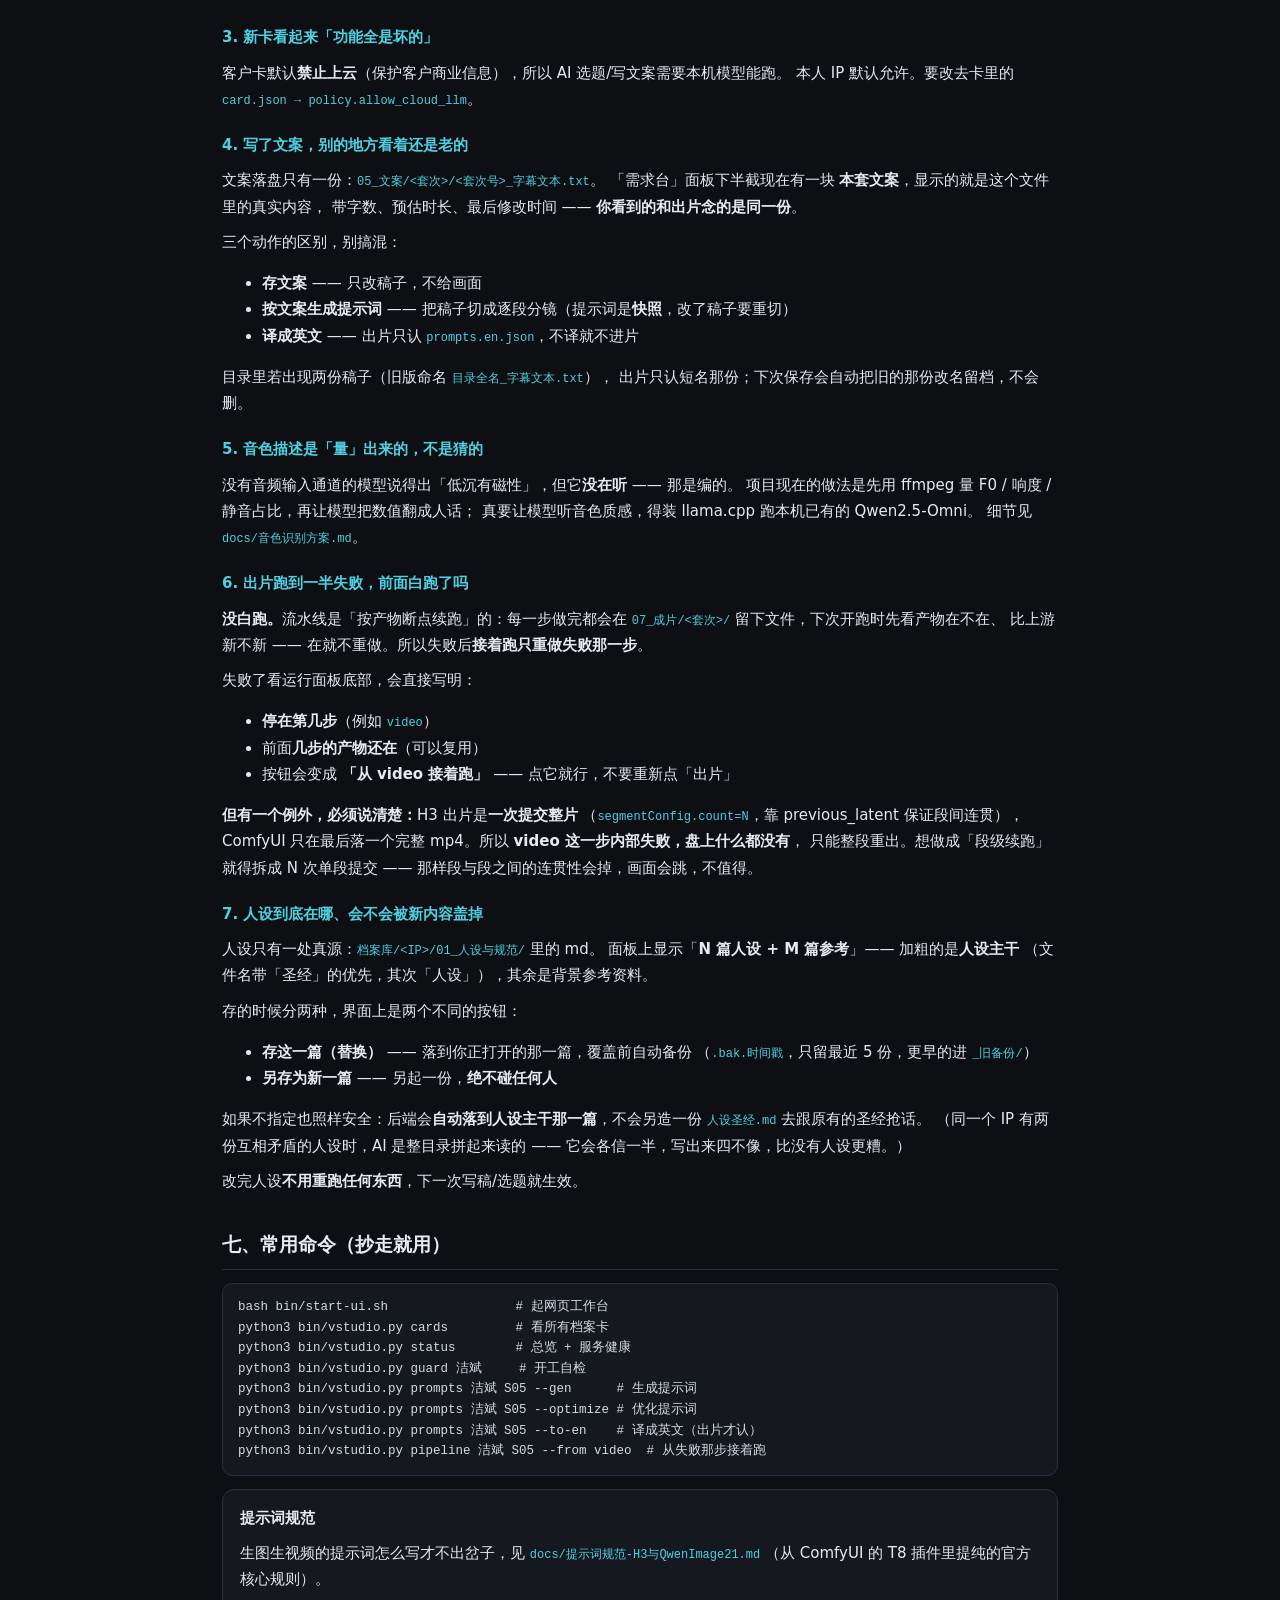
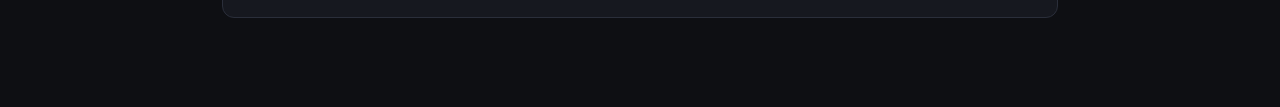
==== commit 069968d7: "参考视频前端入口 + 保住 AI 分配理由 引擎早就能吃 videoClips，但界面只收图片（SET_MAT_EXT / 上传 kind 都没有 video）， 人要接一段参考视频只能手改 mate" ====
--- a/docs/新手使用手册.html
+++ b/docs/新手使用手册.html
@@ -266,6 +266,54 @@
 ③ 素材路径跑出本 IP 目录 → 报错。<b>禁止跨 IP 引用</b>，否则会把上一位客户的脸串给下一位。</p>
 </div>
 
+<h2>四之四之三、参考视频：换人 / 换服装 / 换文案分别怎么接</h2>
+
+<p>客户经常甩过来一段视频：「照这个拍一条」「这个运镜我要」「能不能把里面的人换成我」。
+这类需求走的不是参考图那条路，是 <span class="path">videoClips</span>（参考视频）。
+界面同一块面板：<b>上传参考视频</b> → 登记 → 在「每段用哪张（图 / 视频）」里勾选哪几段用它。</p>
+
+<div class="card">
+<b>用途只有三档，选错档后果很具体</b>
+<table>
+<tr><th>档位</th><th>什么时候用</th><th>选错的后果</th></tr>
+<tr><td><b>可编辑参考</b>（edit）<br><span class="path">referenceMode=edit</span></td>
+    <td>换人、换服装、换风格、只要那个场面和运镜</td>
+    <td>默认档。不锁原人物 —— 配着你自己的静帧，出来就是你</td></tr>
+<tr><td><b>固定参考</b>（guide）<br><span class="path">referenceMode=guide</span></td>
+    <td>原样续写、要保持原视频的运动</td>
+    <td><b>会把原视频里的人一起锁住</b>，换不了人</td></tr>
+<tr><td><b>只锁首尾</b>（boundary）</td>
+    <td>只要开头结尾对得上，中间随便演</td>
+    <td>中间会自由发挥</td></tr>
+</table>
+</div>
+
+<div class="card ok">
+<b>换人 / 换服装：两步都要做，缺一步不出来</b>
+<p>① 参考视频用途选 <b>可编辑参考</b>；<br>
+② <b>把你自己的静帧勾到那一段上</b>，并在提示词里写他的外貌 / 服装。<br>
+只有①没有②＝模型没有「你是谁」的依据，出来的还是参考视频里那个人；
+只有②没有①＝跟普通出片没区别。<br>
+⚠ 跟换参考图那条一样：<b>服装和背景写在提示词里，描述压过参考素材</b>。
+换了人但衣服没换，去改 <span class="path">ip.json</span> 的
+<span class="path">video.prompt_vars</span> 或那一段的 <span class="path">prompts.en.json</span>。</p>
+</div>
+
+<div class="card">
+<b>换文案：不用动参考视频</b>
+<p>改文案 → 重配音 → 分段时长会变 —— 参考视频的时间窗是<b>跟着段走的</b>
+（段多长它就多长），所以自动跟着变，不用手动对齐。<br>
+要换参考视频里的哪一段内容，用「从第 N 秒开始取」（<span class="path">trimStart</span>）。</p>
+</div>
+
+<div class="card warn">
+<b>三条硬上限（插件源码里的常量，超了是静默丢，不报错）</b>
+<p>① 每段最多 <b>3 段</b>参考视频<br>
+② 视频参考总时长不超过 <b>15 秒</b> —— 上传时浏览器会先量一遍，超了会提醒<br>
+③ 图 + 视频 + 音频合计最多 <b>12 个</b><br>
+界面都会拦下来并说清是哪一条；没拦的话你会看到画面跟你给的不一样，却查不出为什么。</p>
+</div>
+
 <h2>四之五、配音（TTS）：重抽最多的一步，单独给了面板</h2>
 
 <p>配音不对就得重来，来回最多次。面板里能：</p>
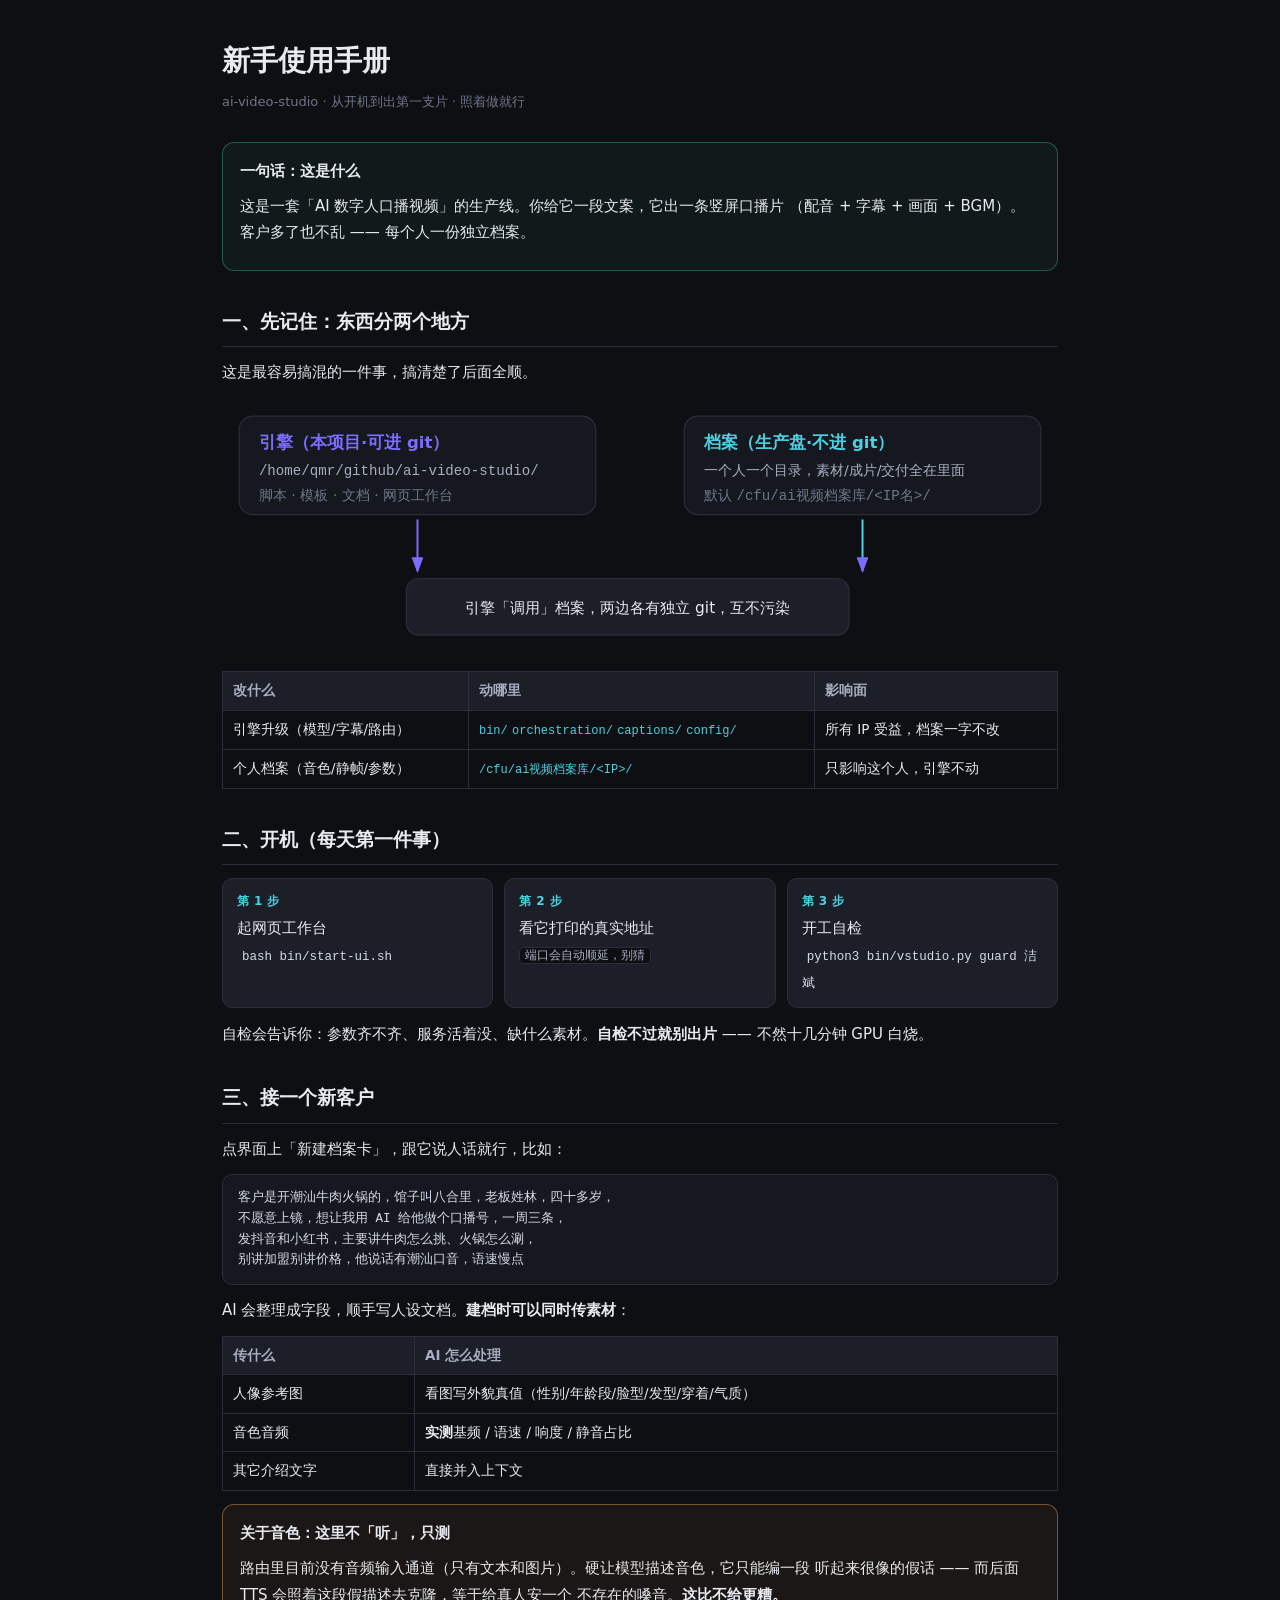
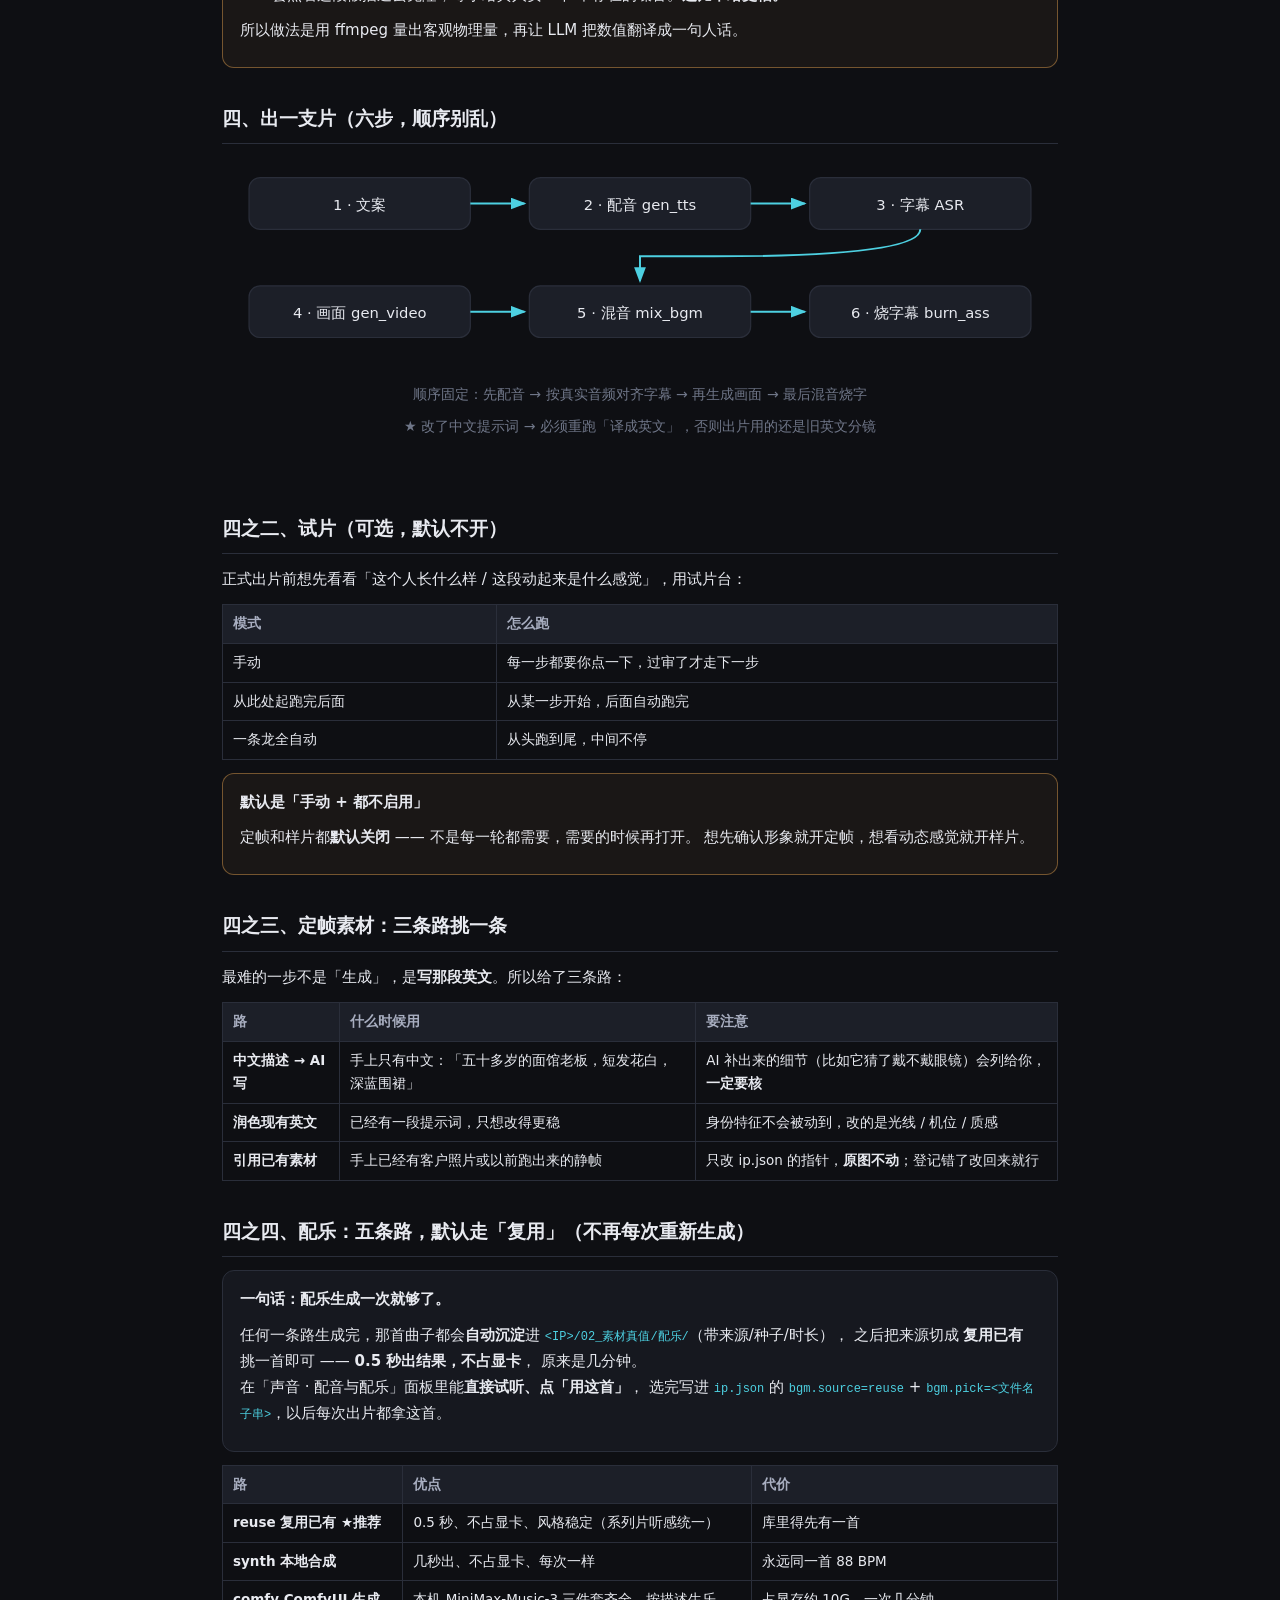
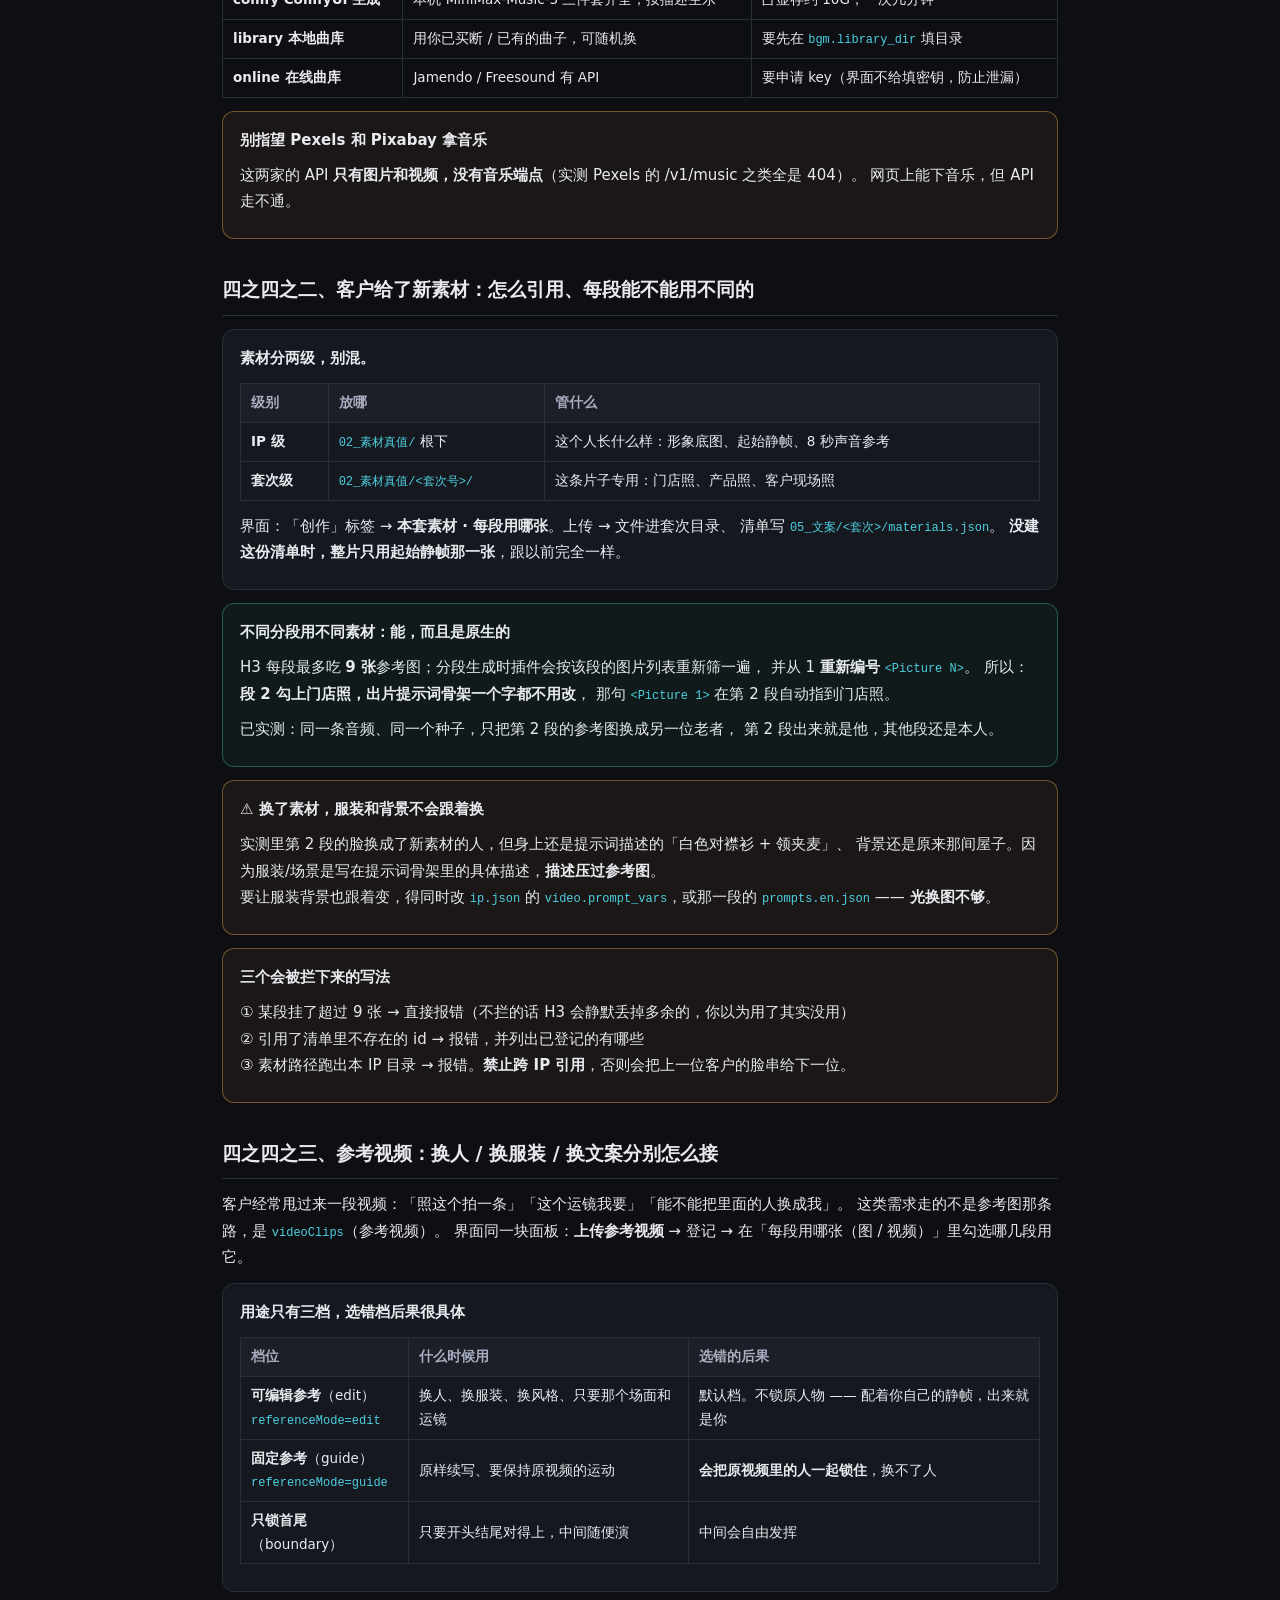
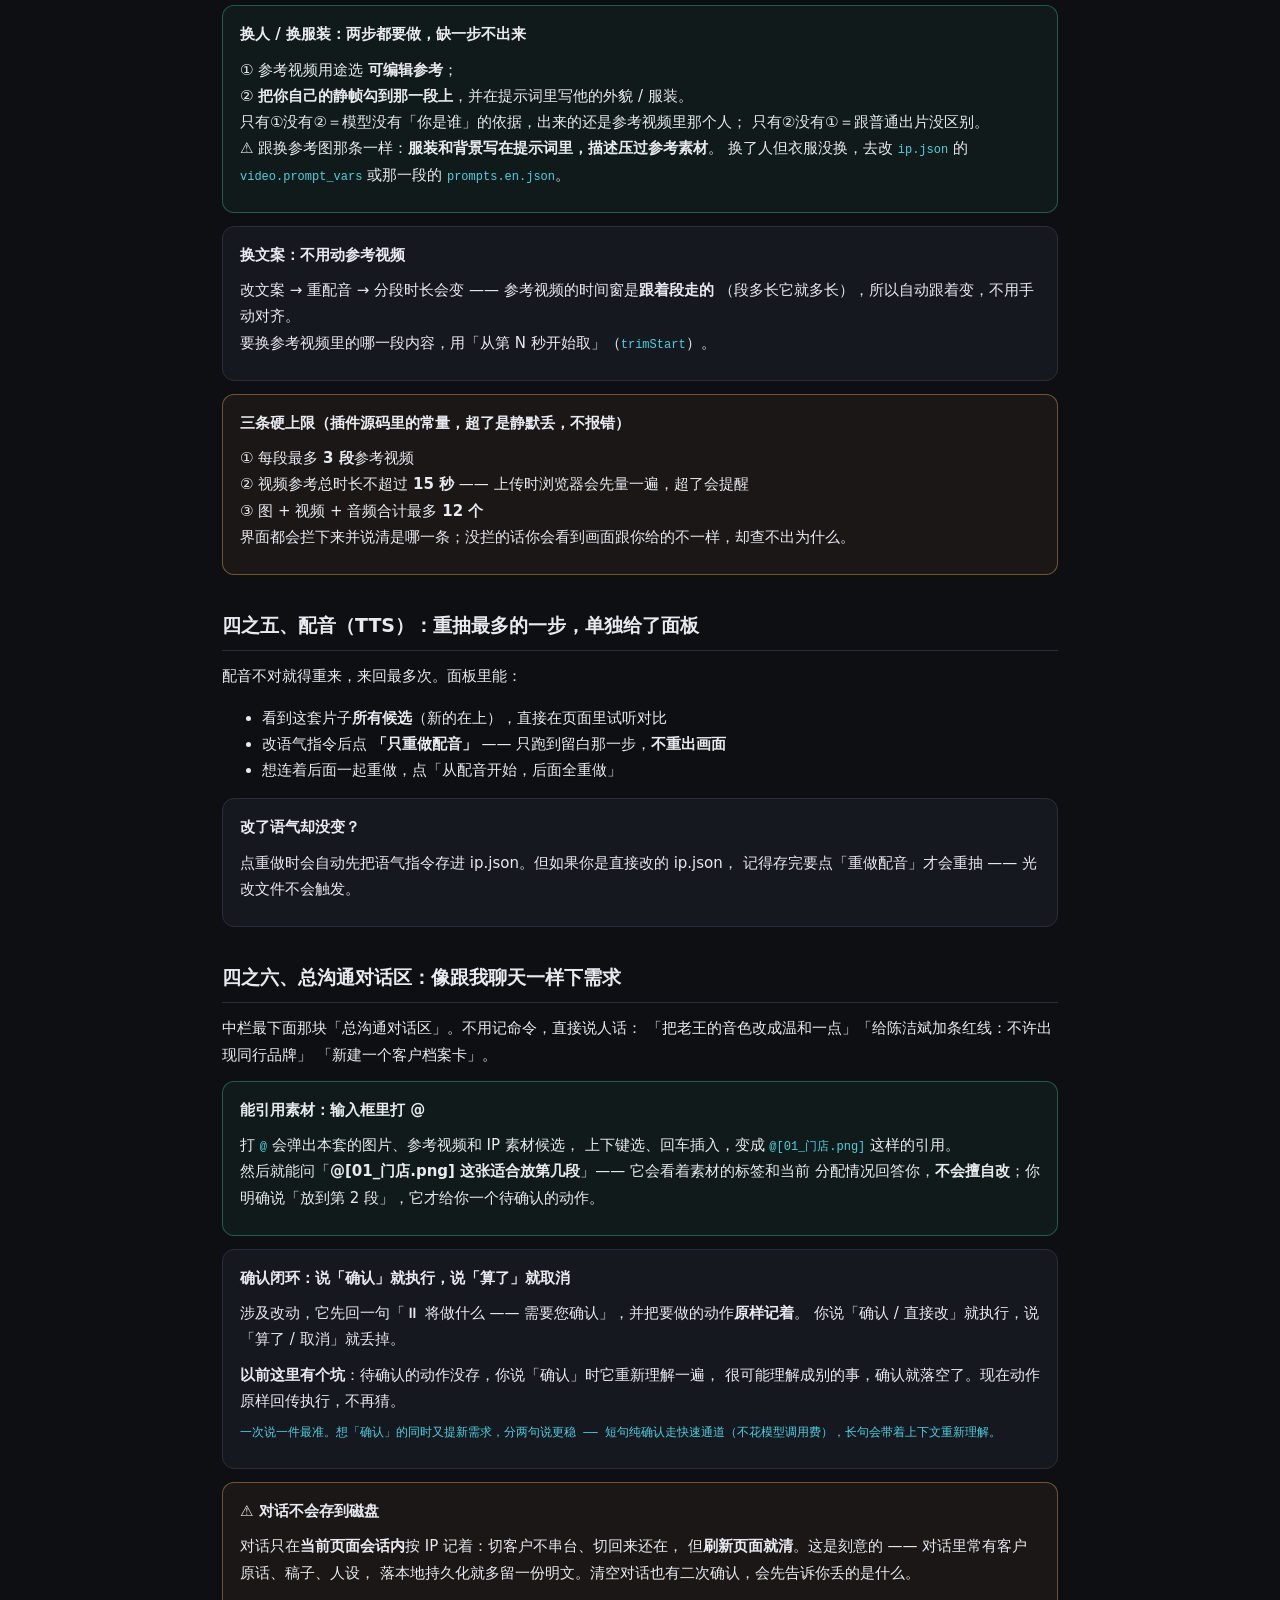
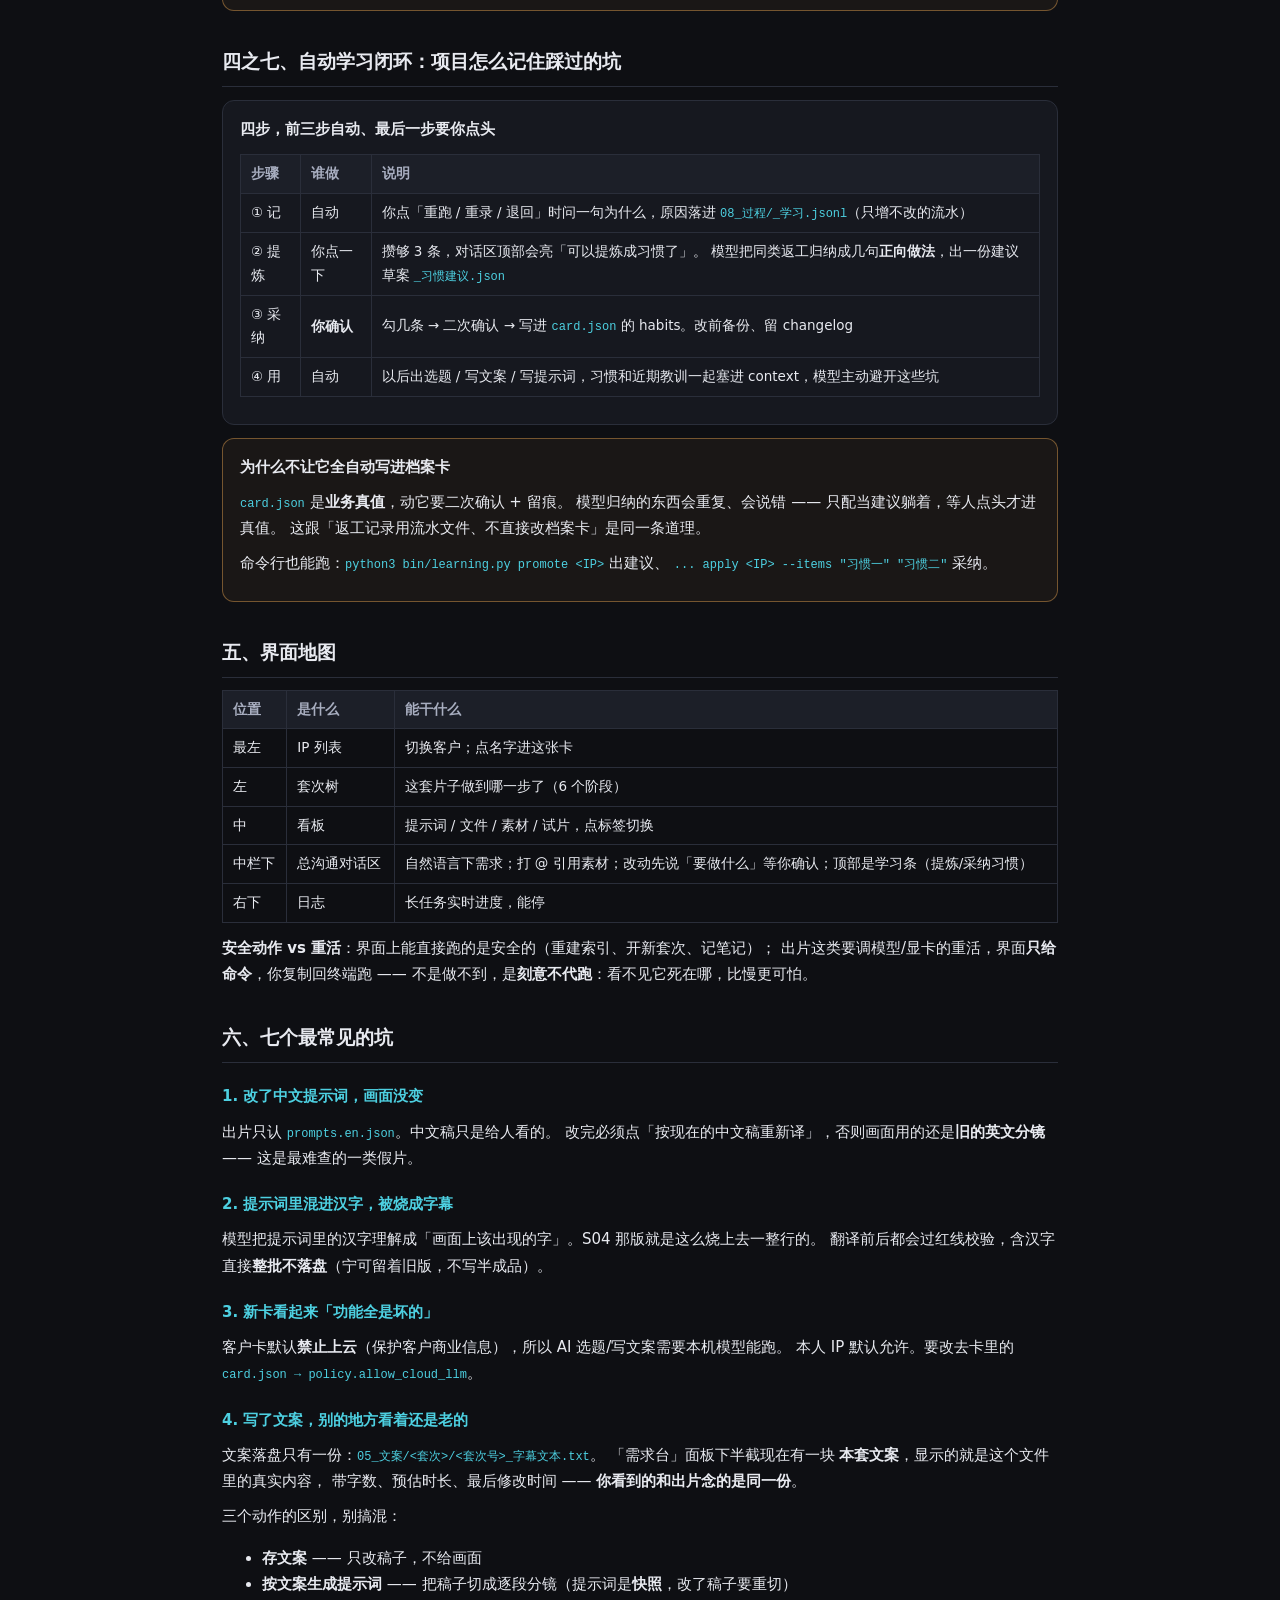
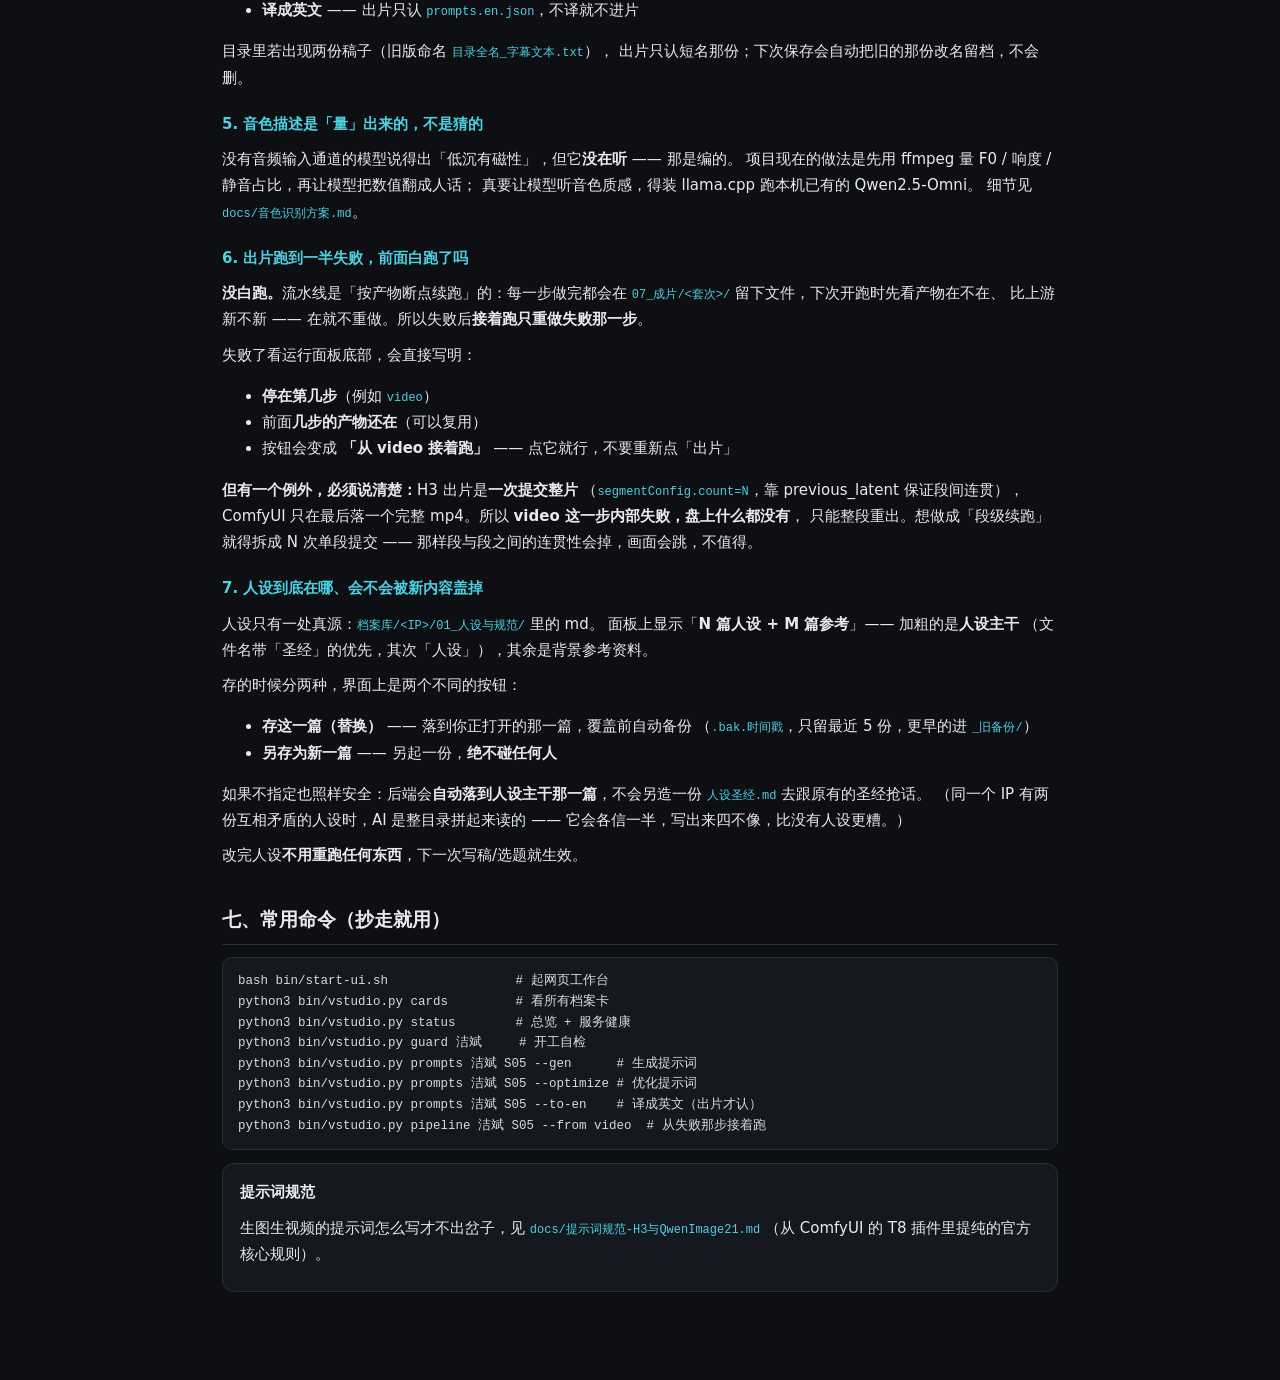
==== commit aed1042c: "学习闭环自动提炼 + 总对话区 @素材/多轮/确认闭环 两件欠账一起推进。  【学习闭环】原来 habits 只给统计样例，归纳靠人手写进 card.json —— 闭环没闭上。 - learning" ====
--- a/docs/新手使用手册.html
+++ b/docs/新手使用手册.html
@@ -329,6 +329,64 @@
 记得存完要点「重做配音」才会重抽 —— 光改文件不会触发。</p>
 </div>
 
+<h2>四之六、总沟通对话区：像跟我聊天一样下需求</h2>
+
+<p>中栏最下面那块「总沟通对话区」。不用记命令，直接说人话：
+「把老王的音色改成温和一点」「给陈洁斌加条红线：不许出现同行品牌」
+「新建一个客户档案卡」。</p>
+
+<div class="card ok">
+<b>能引用素材：输入框里打 @</b>
+<p>打 <span class="path">@</span> 会弹出本套的图片、参考视频和 IP 素材候选，
+上下键选、回车插入，变成 <span class="path">@[01_门店.png]</span> 这样的引用。<br>
+然后就能问「<b>@[01_门店.png] 这张适合放第几段</b>」—— 它会看着素材的标签和当前
+分配情况回答你，<b>不会擅自改</b>；你明确说「放到第 2 段」，它才给你一个待确认的动作。</p>
+</div>
+
+<div class="card">
+<b>确认闭环：说「确认」就执行，说「算了」就取消</b>
+<p>涉及改动，它先回一句「⏸ 将做什么 —— 需要您确认」，并把要做的动作<b>原样记着</b>。
+你说「确认 / 直接改」就执行，说「算了 / 取消」就丢掉。</p>
+<p><b>以前这里有个坑</b>：待确认的动作没存，你说「确认」时它重新理解一遍，
+很可能理解成别的事，确认就落空了。现在动作原样回传执行，不再猜。</p>
+<p class="path">一次说一件最准。想「确认」的同时又提新需求，分两句说更稳 ——
+短句纯确认走快速通道（不花模型调用费），长句会带着上下文重新理解。</p>
+</div>
+
+<div class="card warn">
+<b>⚠ 对话不会存到磁盘</b>
+<p>对话只在<b>当前页面会话内</b>按 IP 记着：切客户不串台、切回来还在，
+但<b>刷新页面就清</b>。这是刻意的 —— 对话里常有客户原话、稿子、人设，
+落本地持久化就多留一份明文。清空对话也有二次确认，会先告诉你丢的是什么。</p>
+</div>
+
+<h2>四之七、自动学习闭环：项目怎么记住踩过的坑</h2>
+
+<div class="card">
+<b>四步，前三步自动、最后一步要你点头</b>
+<table>
+<tr><th>步骤</th><th>谁做</th><th>说明</th></tr>
+<tr><td>① 记</td><td>自动</td><td>你点「重跑 / 重录 / 退回」时问一句为什么，原因落进
+    <span class="path">08_过程/_学习.jsonl</span>（只增不改的流水）</td></tr>
+<tr><td>② 提炼</td><td>你点一下</td><td>攒够 3 条，对话区顶部会亮「可以提炼成习惯了」。
+    模型把同类返工归纳成几句<b>正向做法</b>，出一份建议草案
+    <span class="path">_习惯建议.json</span></td></tr>
+<tr><td>③ 采纳</td><td><b>你确认</b></td><td>勾几条 → 二次确认 → 写进
+    <span class="path">card.json</span> 的 habits。改前备份、留 changelog</td></tr>
+<tr><td>④ 用</td><td>自动</td><td>以后出选题 / 写文案 / 写提示词，习惯和近期教训一起塞进
+    context，模型主动避开这些坑</td></tr>
+</table>
+</div>
+
+<div class="card warn">
+<b>为什么不让它全自动写进档案卡</b>
+<p><span class="path">card.json</span> 是<b>业务真值</b>，动它要二次确认 + 留痕。
+模型归纳的东西会重复、会说错 —— 只配当建议躺着，等人点头才进真值。
+这跟「返工记录用流水文件、不直接改档案卡」是同一条道理。</p>
+<p>命令行也能跑：<span class="path">python3 bin/learning.py promote &lt;IP&gt;</span> 出建议、
+<span class="path">... apply &lt;IP&gt; --items "习惯一" "习惯二"</span> 采纳。</p>
+</div>
+
 <h2>五、界面地图</h2>
 
 <table>
@@ -336,7 +394,7 @@
 <tr><td>最左</td><td>IP 列表</td><td>切换客户；点名字进这张卡</td></tr>
 <tr><td>左</td><td>套次树</td><td>这套片子做到哪一步了（6 个阶段）</td></tr>
 <tr><td>中</td><td>看板</td><td>提示词 / 文件 / 素材 / 试片，点标签切换</td></tr>
-<tr><td>右</td><td>对话区</td><td>用自然语言说需求，它会先说「要做什么」等你确认</td></tr>
+<tr><td>中栏下</td><td>总沟通对话区</td><td>自然语言下需求；打 @ 引用素材；改动先说「要做什么」等你确认；顶部是学习条（提炼/采纳习惯）</td></tr>
 <tr><td>右下</td><td>日志</td><td>长任务实时进度，能停</td></tr>
 </table>
 
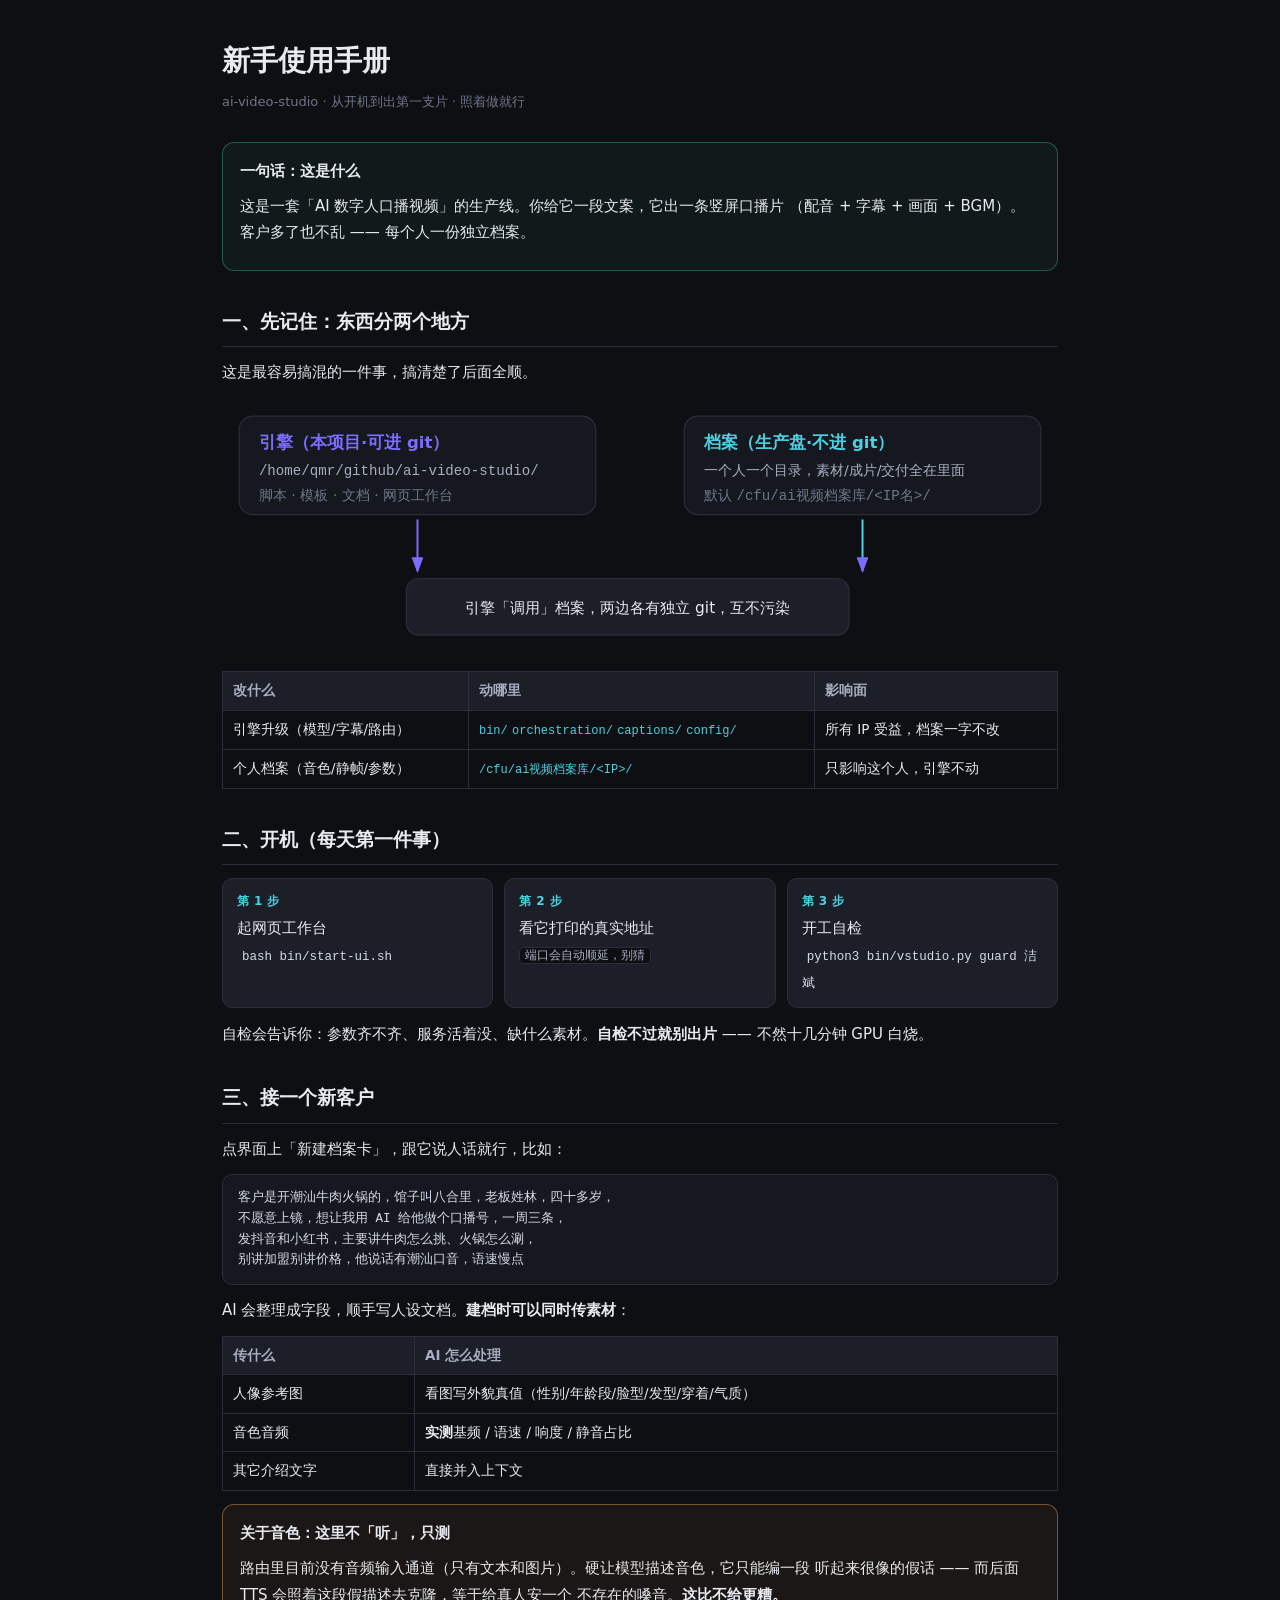
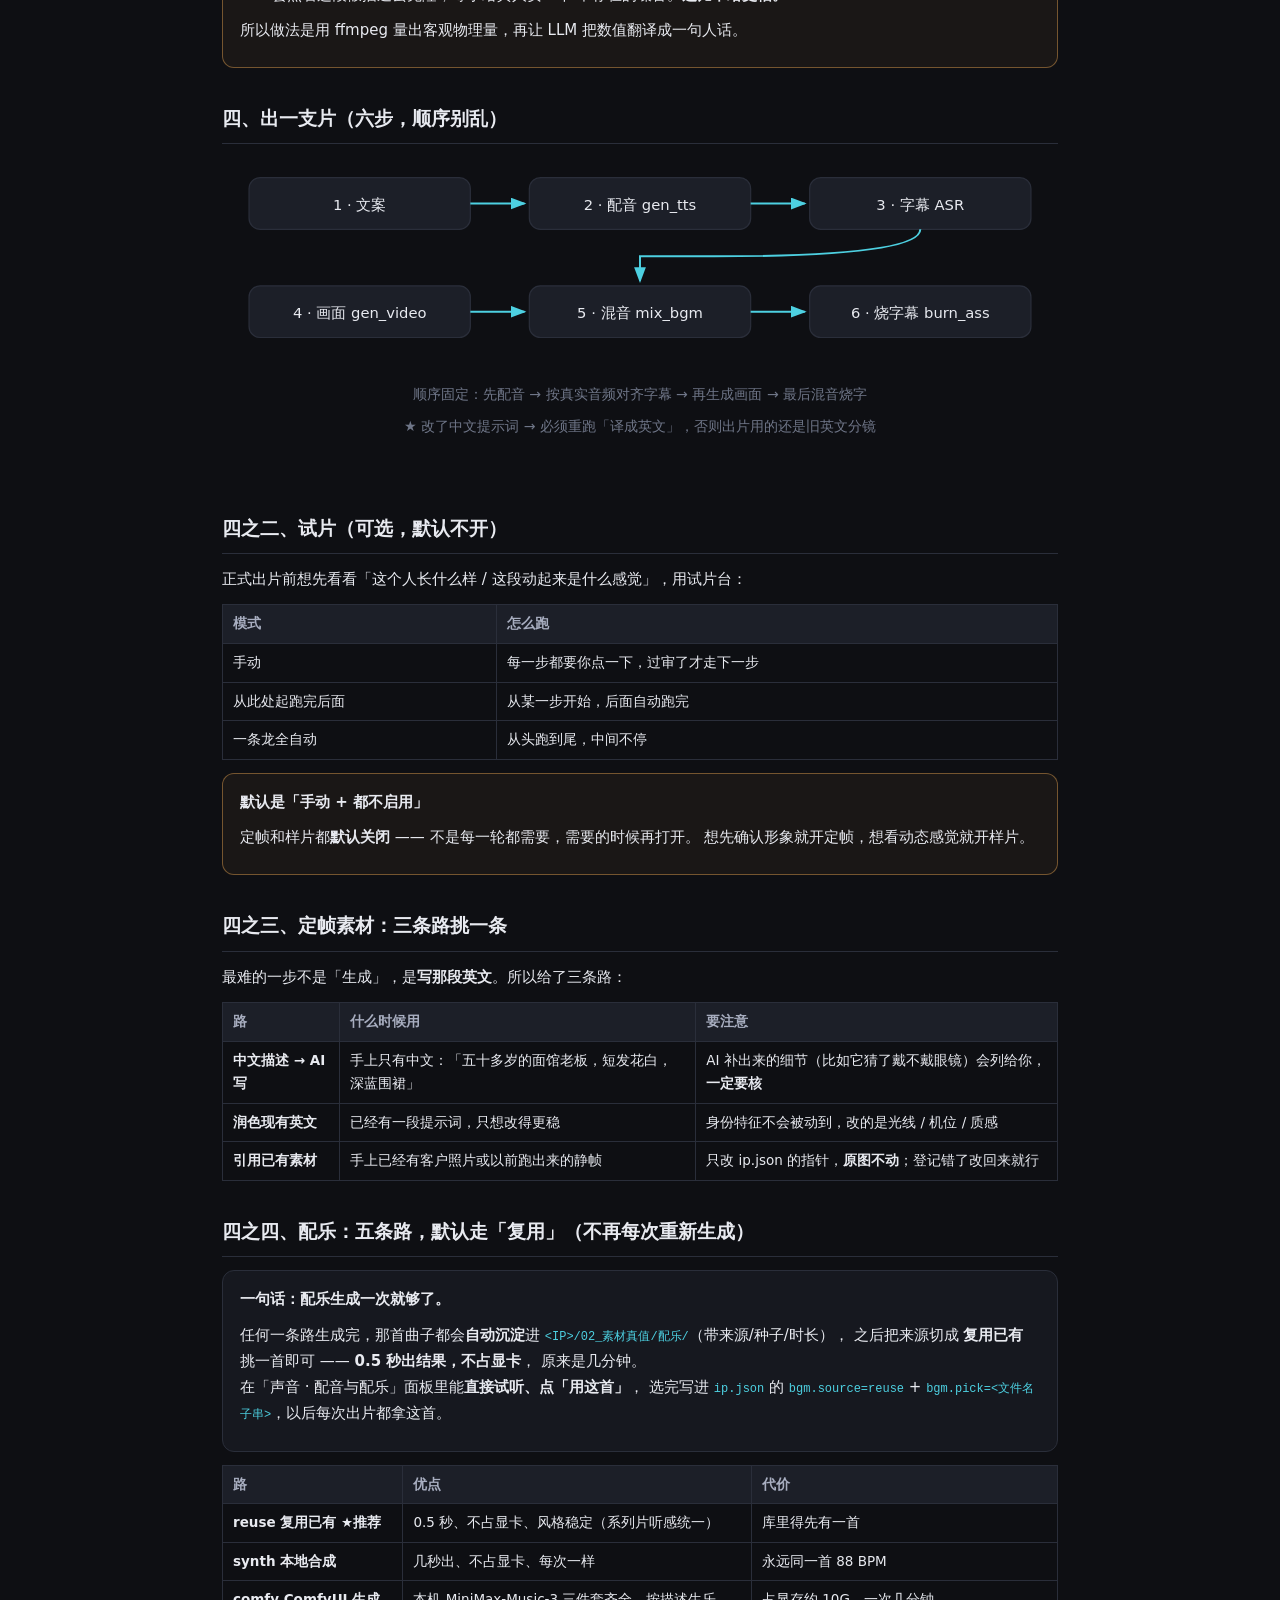
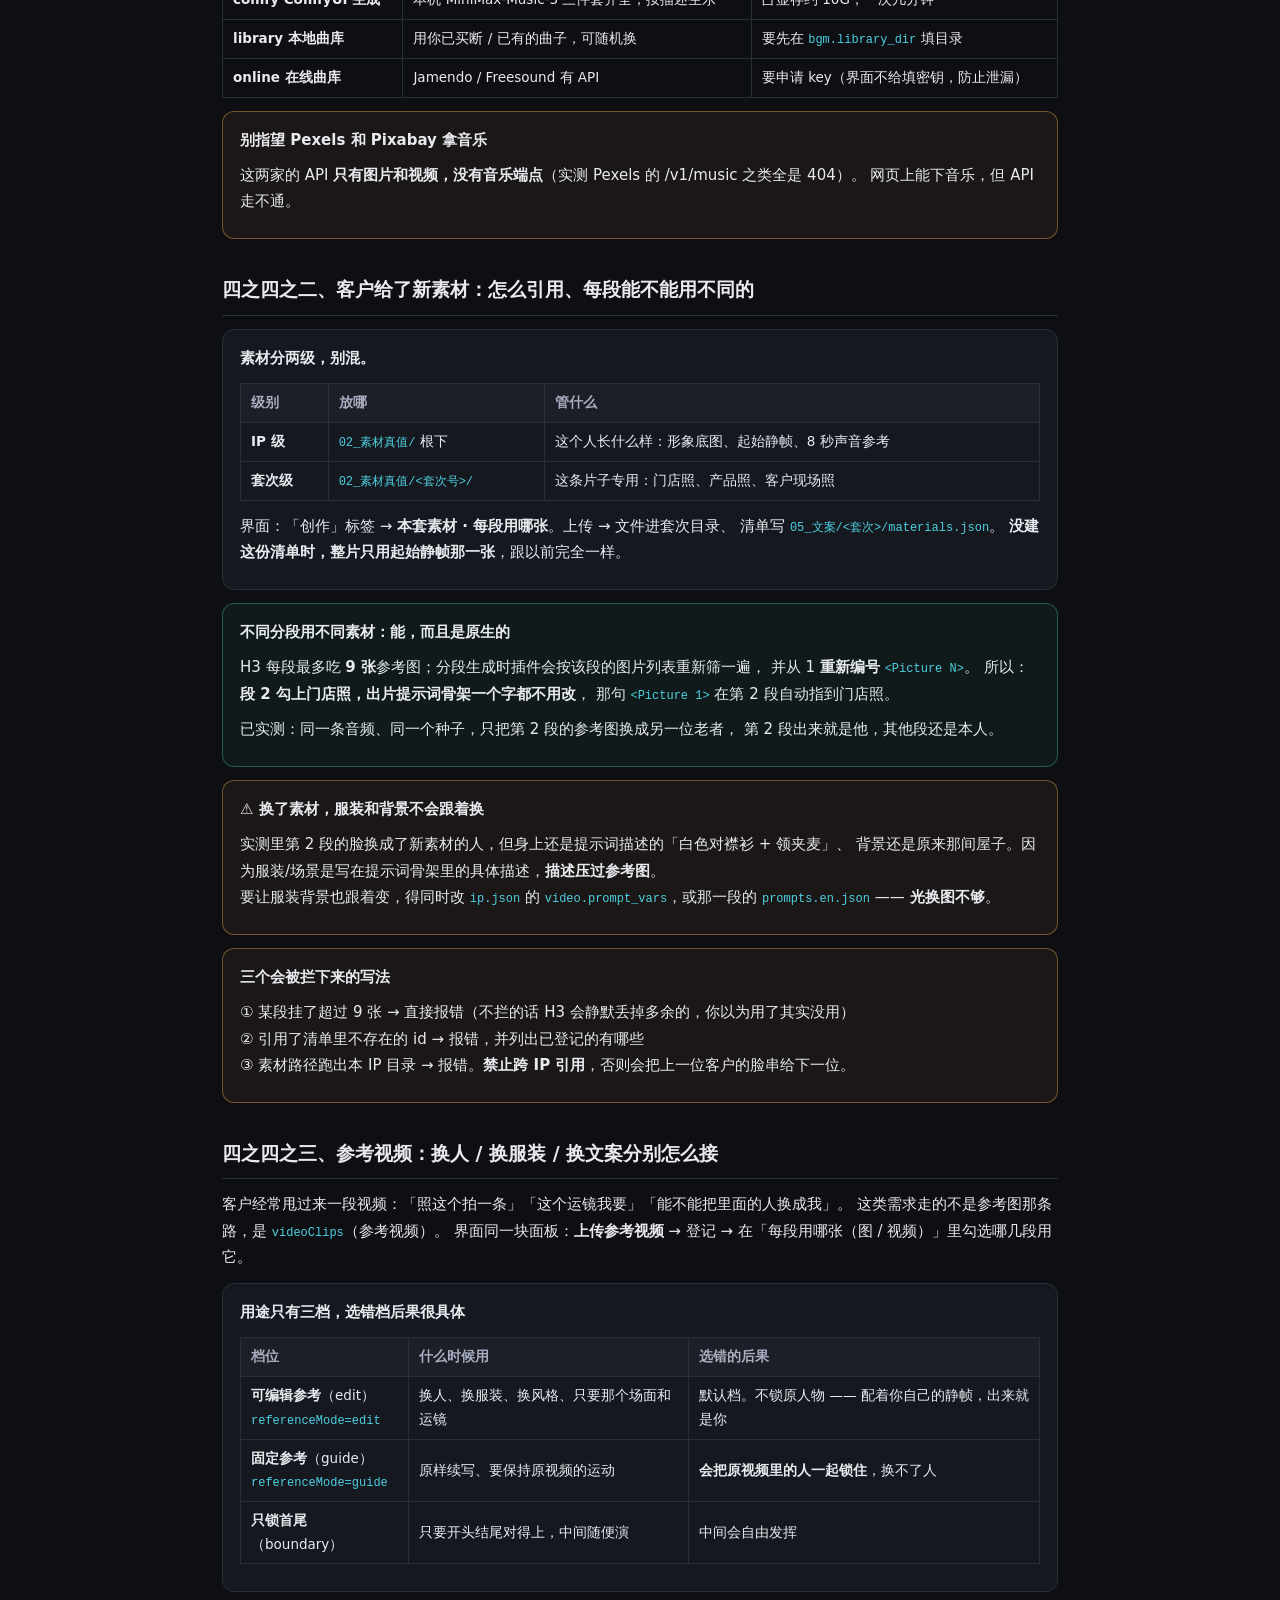
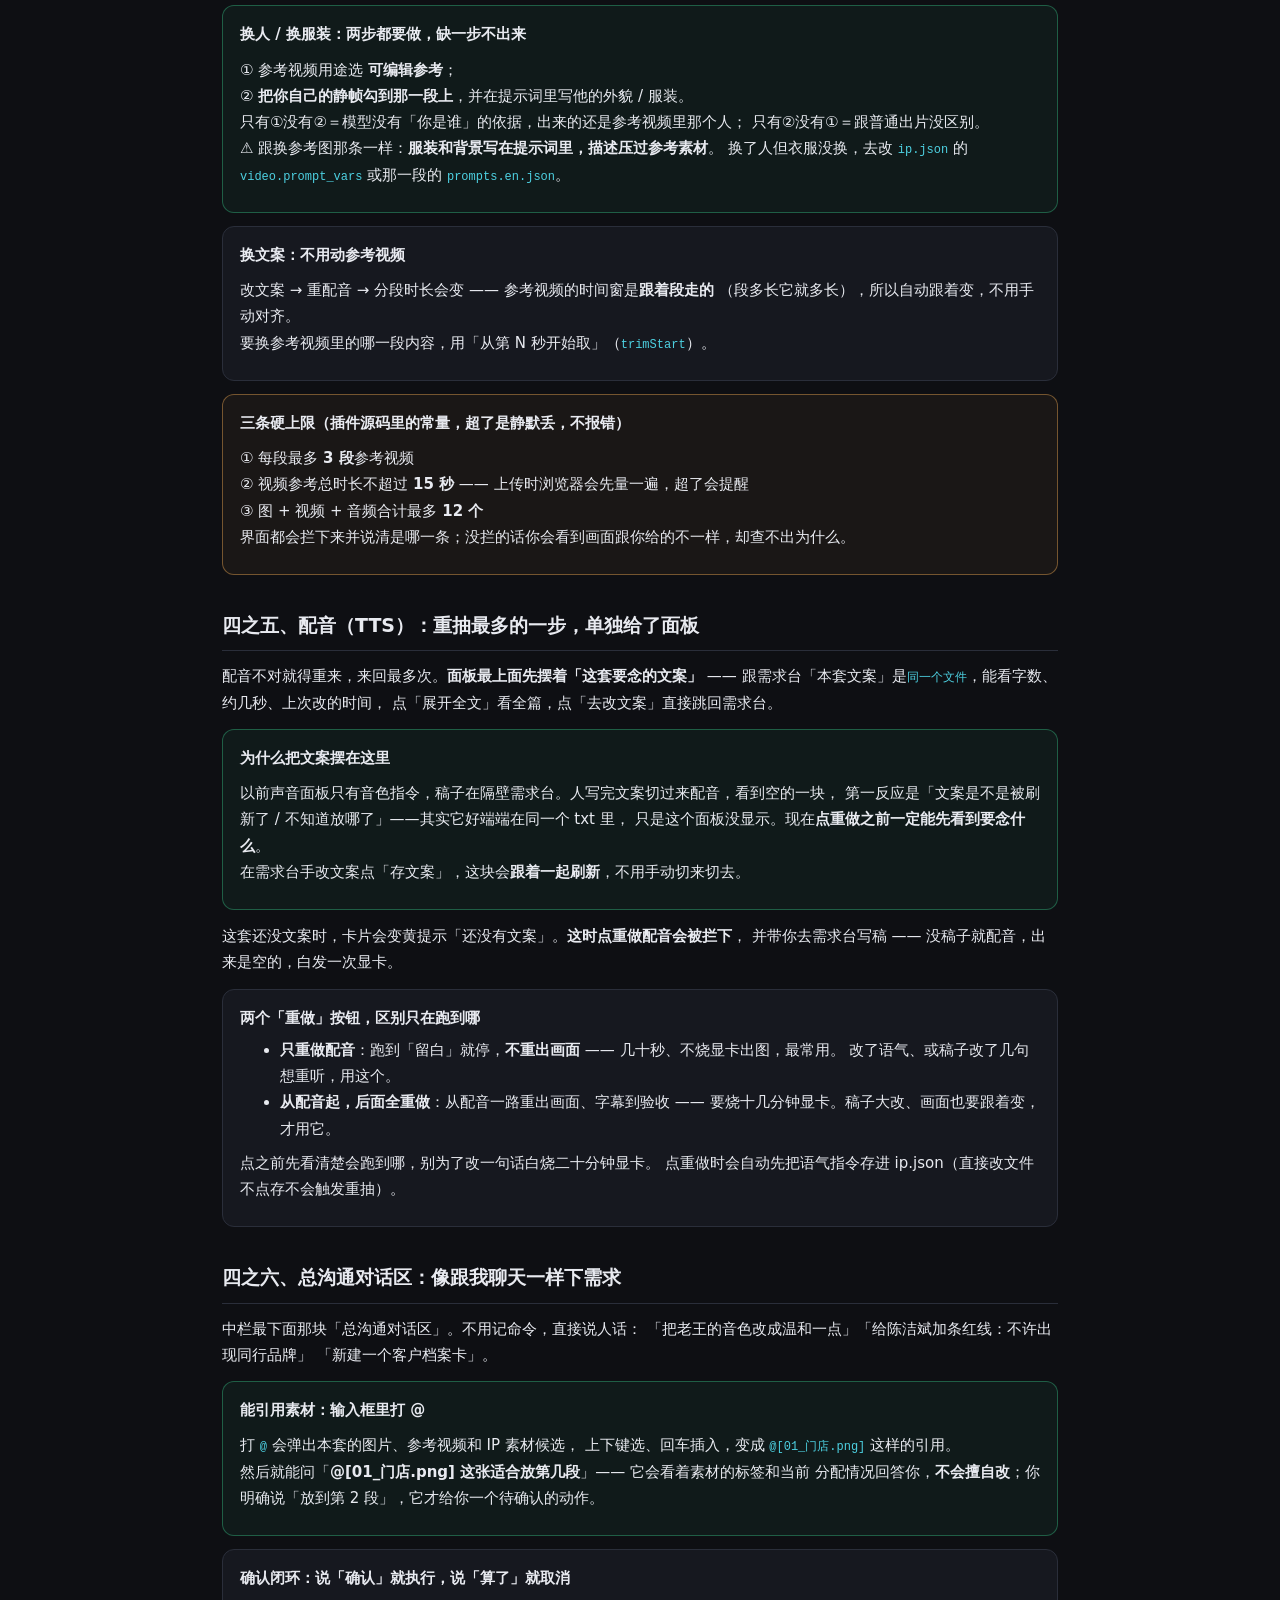
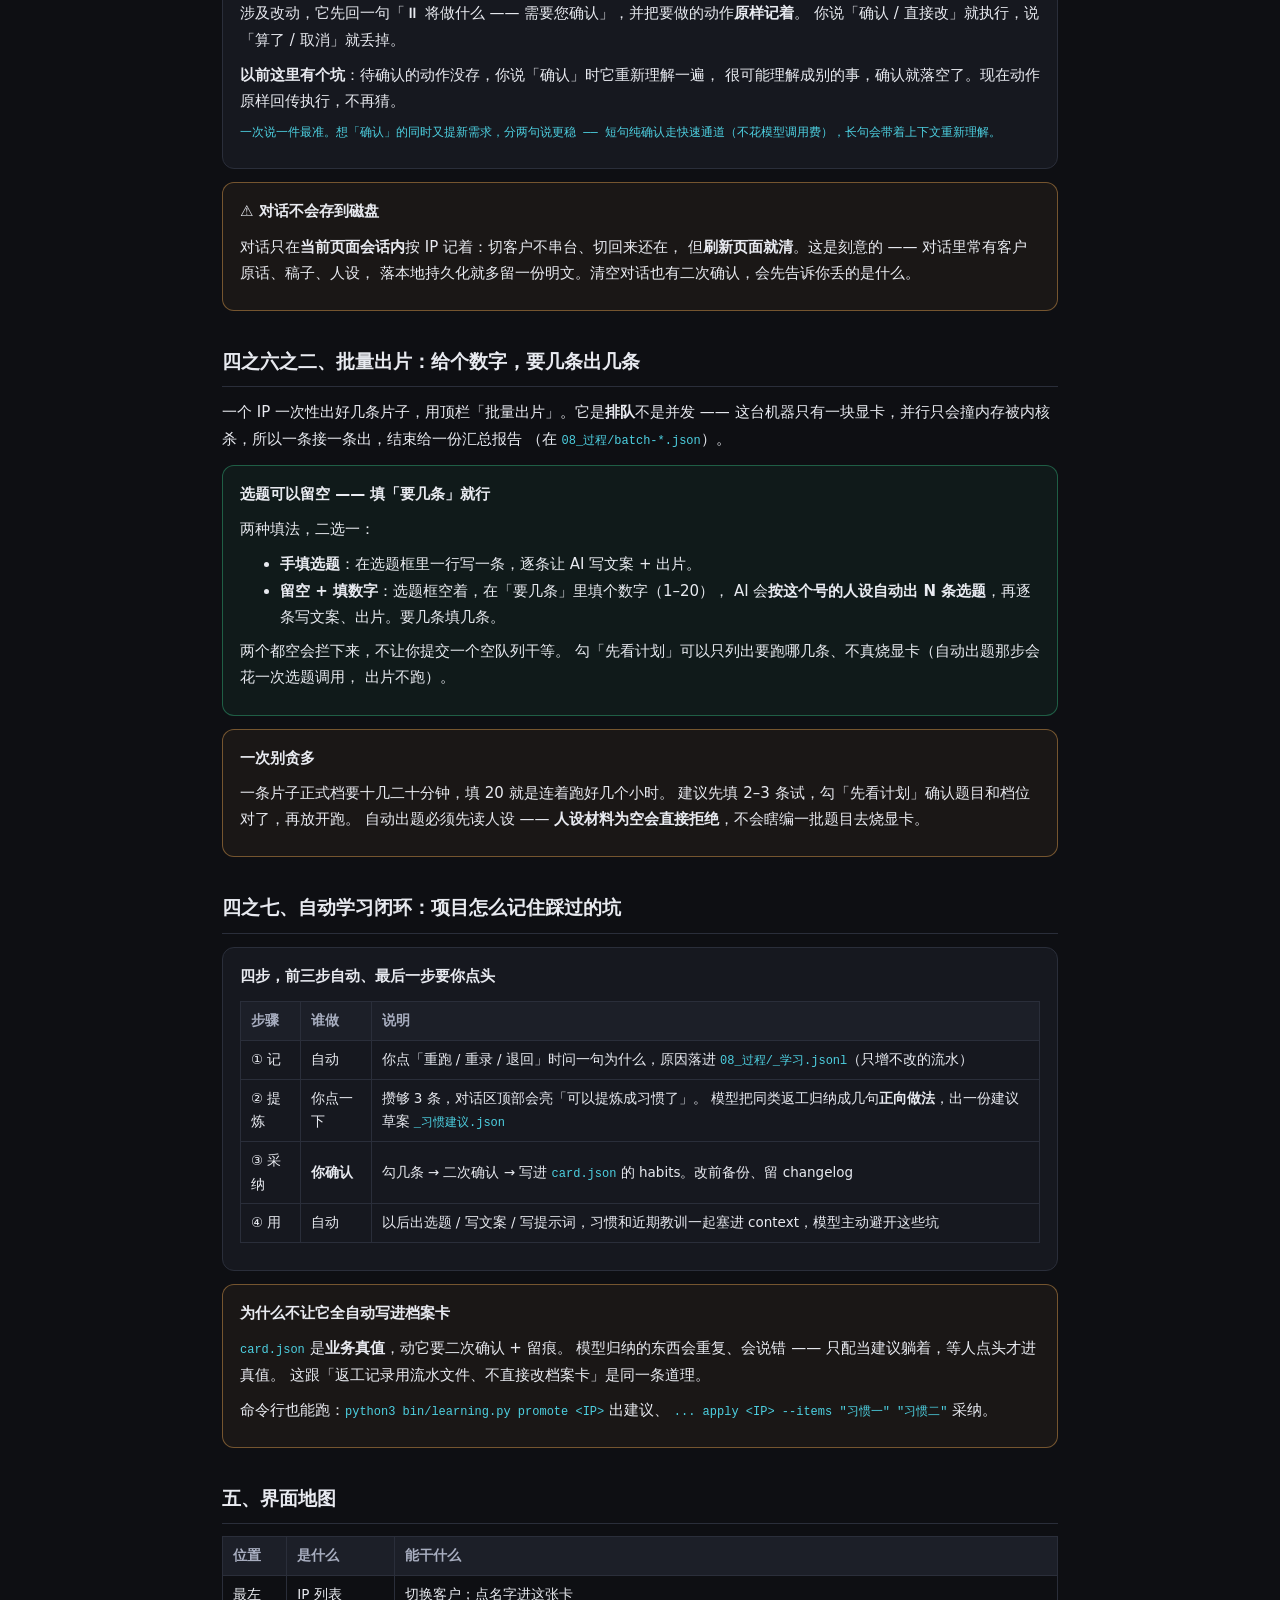
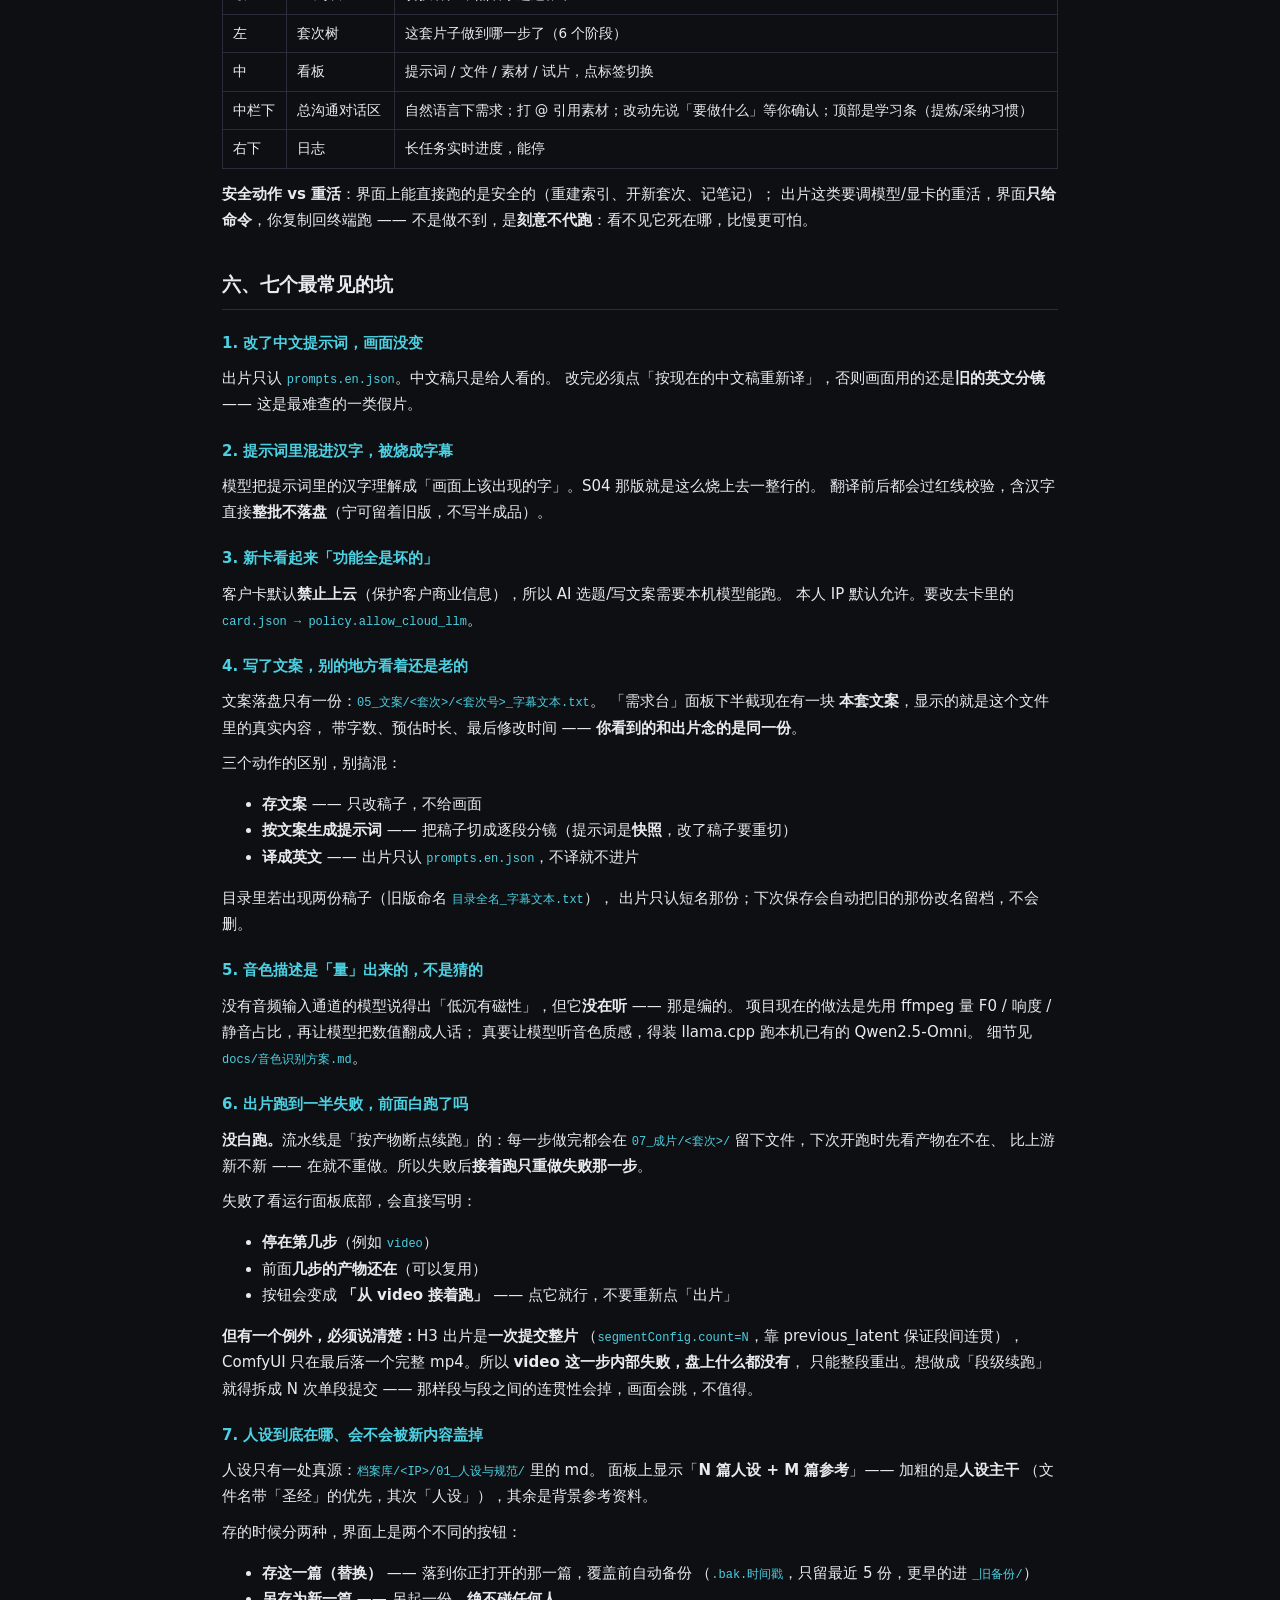
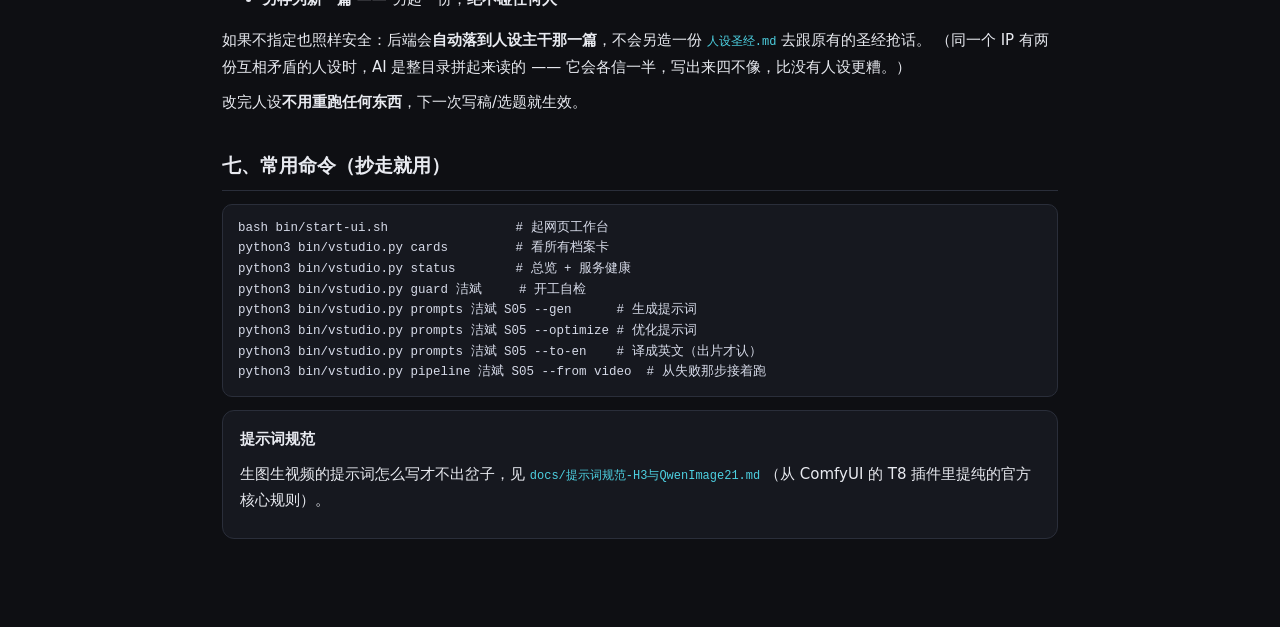
==== commit 1ec6ea89: "前端联通性：声音面板显示文案 + TTS 范围讲清 + 批量数字填空 用户实测三连问，根因都不在「文案丢了」，在各面板各说各话：  【1】文案确认后跑 TTS 看不到文案（以为被刷新/不知道放哪） -" ====
--- a/docs/新手使用手册.html
+++ b/docs/新手使用手册.html
@@ -316,17 +316,31 @@
 
 <h2>四之五、配音（TTS）：重抽最多的一步，单独给了面板</h2>
 
-<p>配音不对就得重来，来回最多次。面板里能：</p>
-<ul>
-<li>看到这套片子<b>所有候选</b>（新的在上），直接在页面里试听对比</li>
-<li>改语气指令后点 <b>「只重做配音」</b> —— 只跑到留白那一步，<b>不重出画面</b></li>
-<li>想连着后面一起重做，点「从配音开始，后面全重做」</li>
+<p>配音不对就得重来，来回最多次。<b>面板最上面先摆着「这套要念的文案」</b> ——
+跟需求台「本套文案」是<span class="path">同一个文件</span>，能看字数、约几秒、上次改的时间，
+点「展开全文」看全篇，点「去改文案」直接跳回需求台。</p>
+
+<div class="card ok">
+<b>为什么把文案摆在这里</b>
+<p>以前声音面板只有音色指令，稿子在隔壁需求台。人写完文案切过来配音，看到空的一块，
+第一反应是「文案是不是被刷新了 / 不知道放哪了」——其实它好端端在同一个 txt 里，
+只是这个面板没显示。现在<b>点重做之前一定能先看到要念什么</b>。<br>
+在需求台手改文案点「存文案」，这块会<b>跟着一起刷新</b>，不用手动切来切去。</p>
+</div>
+
+<p>这套还没文案时，卡片会变黄提示「还没有文案」。<b>这时点重做配音会被拦下</b>，
+并带你去需求台写稿 —— 没稿子就配音，出来是空的，白发一次显卡。</p>
+
+<div class="card">
+<b>两个「重做」按钮，区别只在跑到哪</b>
+<ul style="margin:6px 0 0">
+<li><b>只重做配音</b>：跑到「留白」就停，<b>不重出画面</b> —— 几十秒、不烧显卡出图，最常用。
+  改了语气、或稿子改了几句想重听，用这个。</li>
+<li><b>从配音起，后面全重做</b>：从配音一路重出画面、字幕到验收 ——
+  要烧十几分钟显卡。稿子大改、画面也要跟着变，才用它。</li>
 </ul>
-
-<div class="card">
-<b>改了语气却没变？</b>
-<p>点重做时会自动先把语气指令存进 ip.json。但如果你是直接改的 ip.json，
-记得存完要点「重做配音」才会重抽 —— 光改文件不会触发。</p>
+<p style="margin-top:8px">点之前先看清楚会跑到哪，别为了改一句话白烧二十分钟显卡。
+点重做时会自动先把语气指令存进 ip.json（直接改文件不点存不会触发重抽）。</p>
 </div>
 
 <h2>四之六、总沟通对话区：像跟我聊天一样下需求</h2>
@@ -358,6 +372,32 @@
 <p>对话只在<b>当前页面会话内</b>按 IP 记着：切客户不串台、切回来还在，
 但<b>刷新页面就清</b>。这是刻意的 —— 对话里常有客户原话、稿子、人设，
 落本地持久化就多留一份明文。清空对话也有二次确认，会先告诉你丢的是什么。</p>
+</div>
+
+<h2>四之六之二、批量出片：给个数字，要几条出几条</h2>
+
+<p>一个 IP 一次性出好几条片子，用顶栏「批量出片」。它是<b>排队</b>不是并发 ——
+这台机器只有一块显卡，并行只会撞内存被内核杀，所以一条接一条出，结束给一份汇总报告
+（在 <span class="path">08_过程/batch-*.json</span>）。</p>
+
+<div class="card ok">
+<b>选题可以留空 —— 填「要几条」就行</b>
+<p>两种填法，二选一：</p>
+<ul style="margin:6px 0 0">
+<li><b>手填选题</b>：在选题框里一行写一条，逐条让 AI 写文案 + 出片。</li>
+<li><b>留空 + 填数字</b>：选题框空着，在「要几条」里填个数字（1–20），
+  AI 会<b>按这个号的人设自动出 N 条选题</b>，再逐条写文案、出片。要几条填几条。</li>
+</ul>
+<p style="margin-top:8px">两个都空会拦下来，不让你提交一个空队列干等。
+勾「先看计划」可以只列出要跑哪几条、不真烧显卡（自动出题那步会花一次选题调用，
+出片不跑）。</p>
+</div>
+
+<div class="card warn">
+<b>一次别贪多</b>
+<p>一条片子正式档要十几二十分钟，填 20 就是连着跑好几个小时。
+建议先填 2–3 条试，勾「先看计划」确认题目和档位对了，再放开跑。
+自动出题必须先读人设 —— <b>人设材料为空会直接拒绝</b>，不会瞎编一批题目去烧显卡。</p>
 </div>
 
 <h2>四之七、自动学习闭环：项目怎么记住踩过的坑</h2>
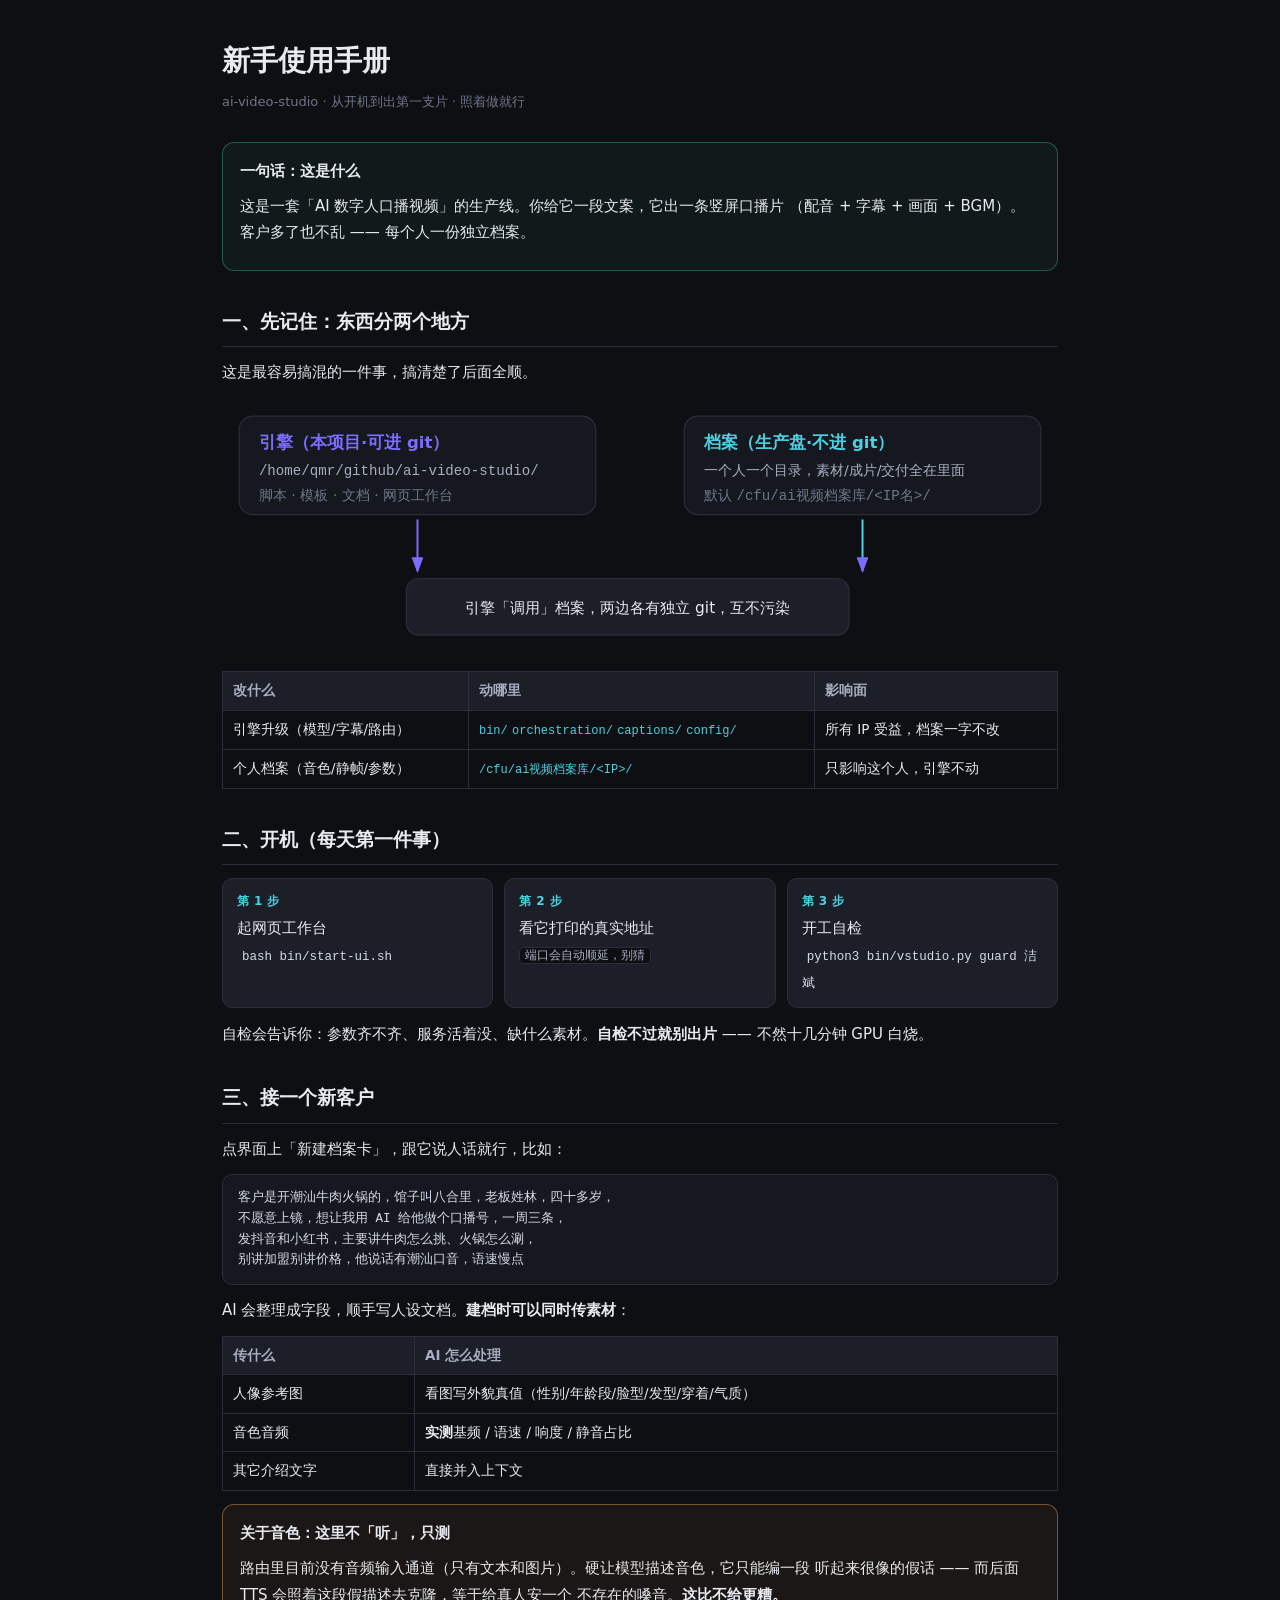
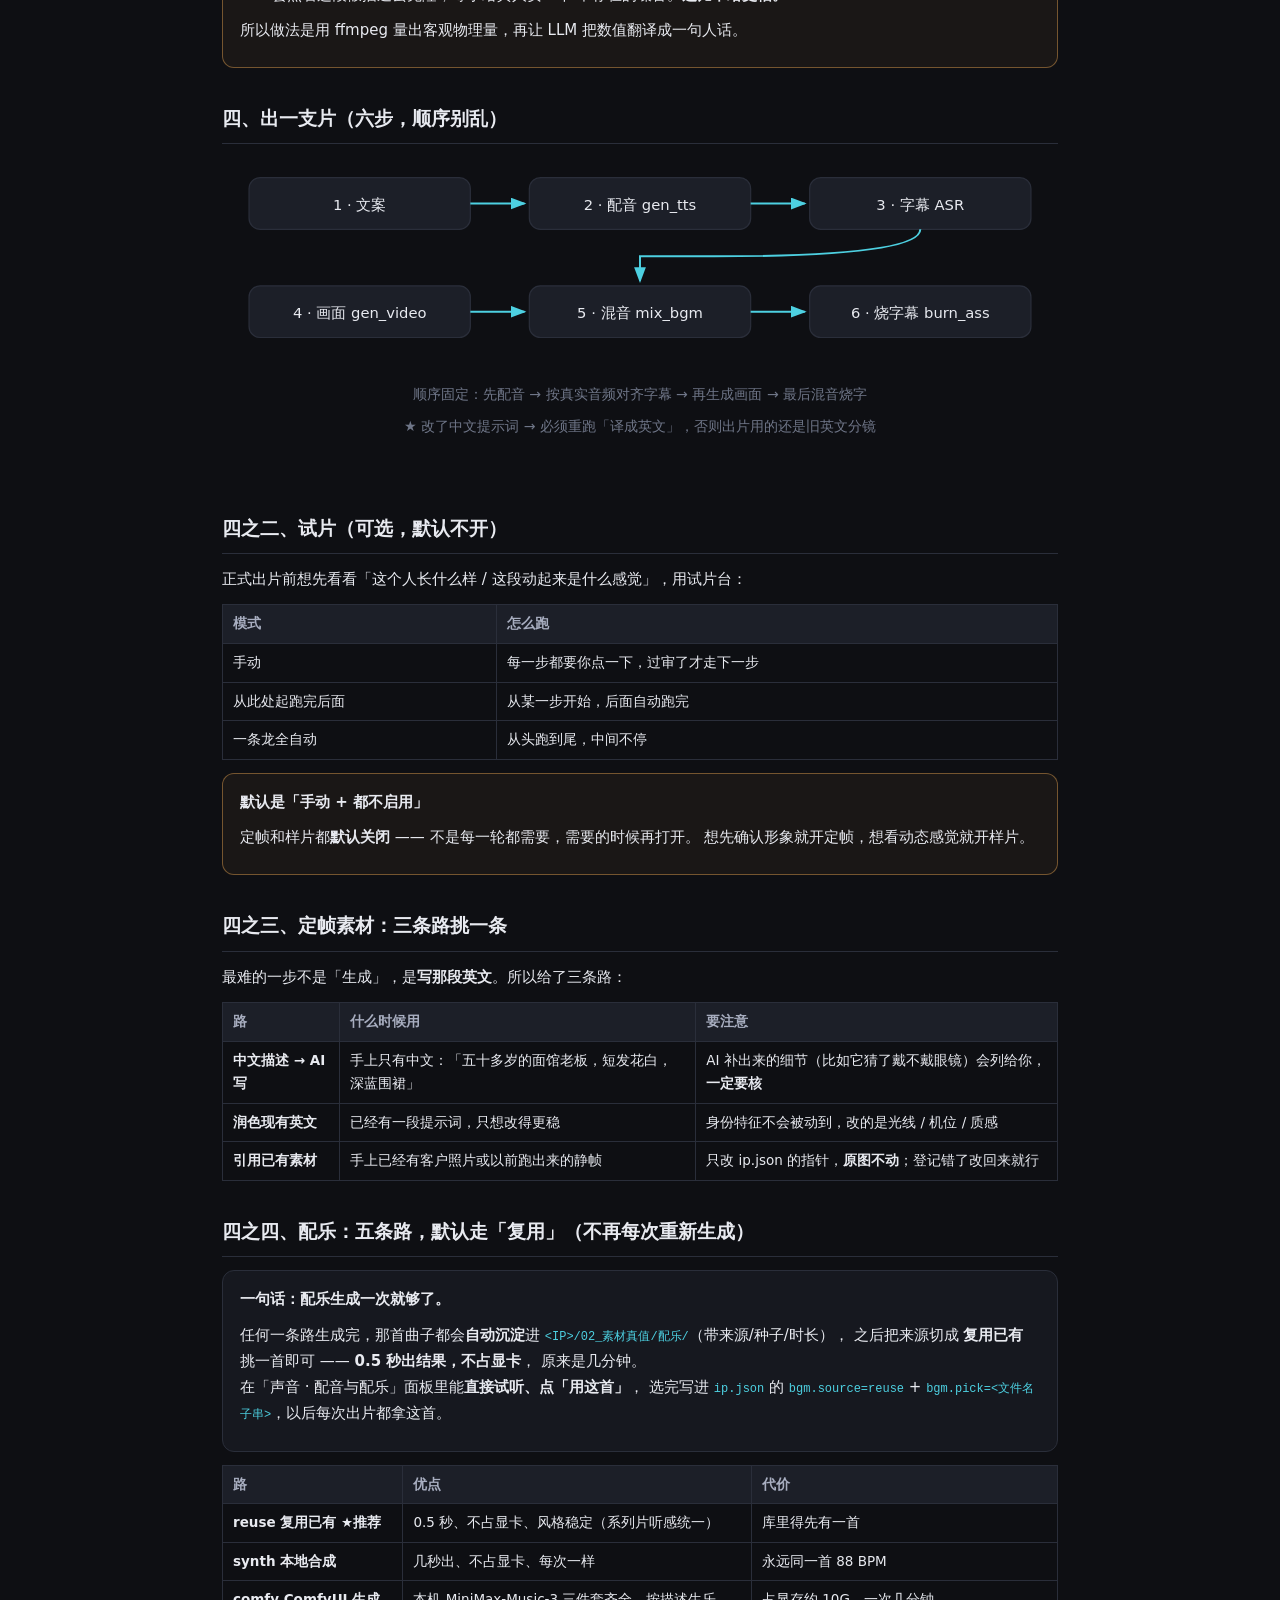
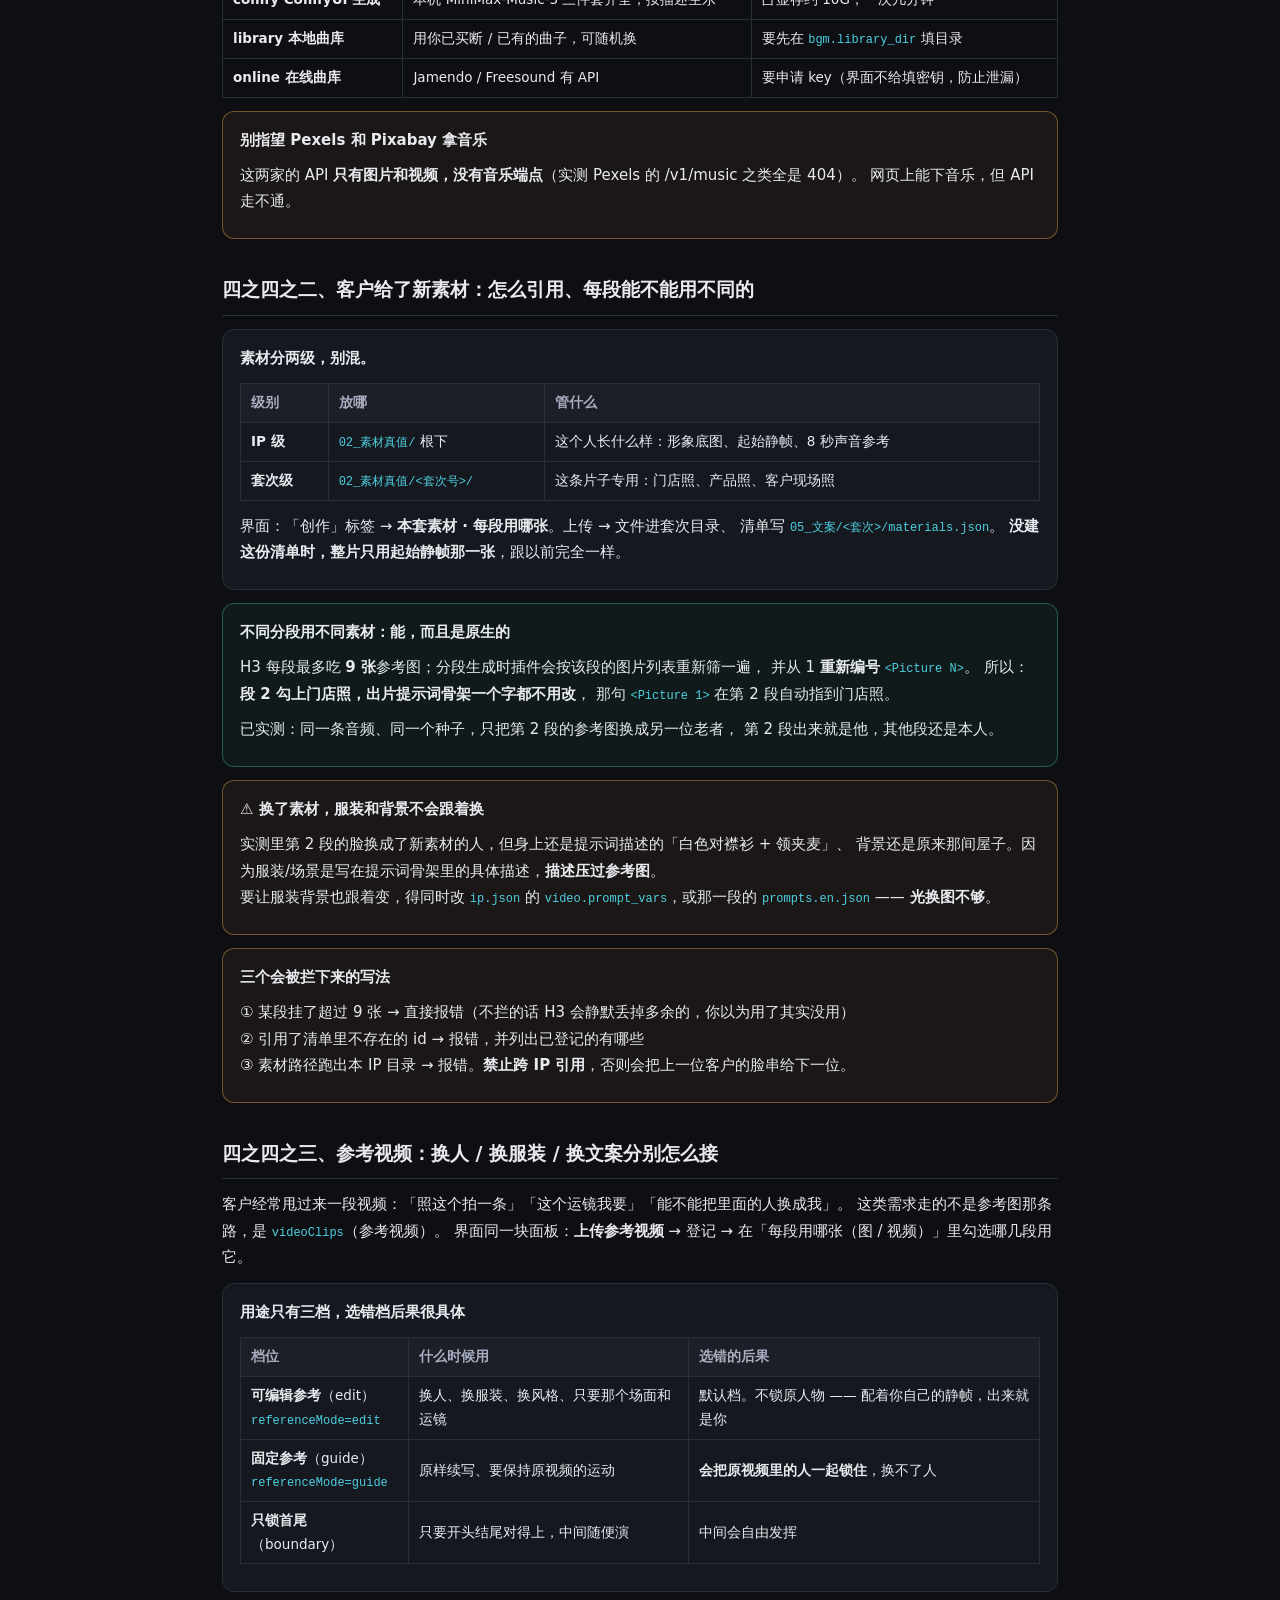
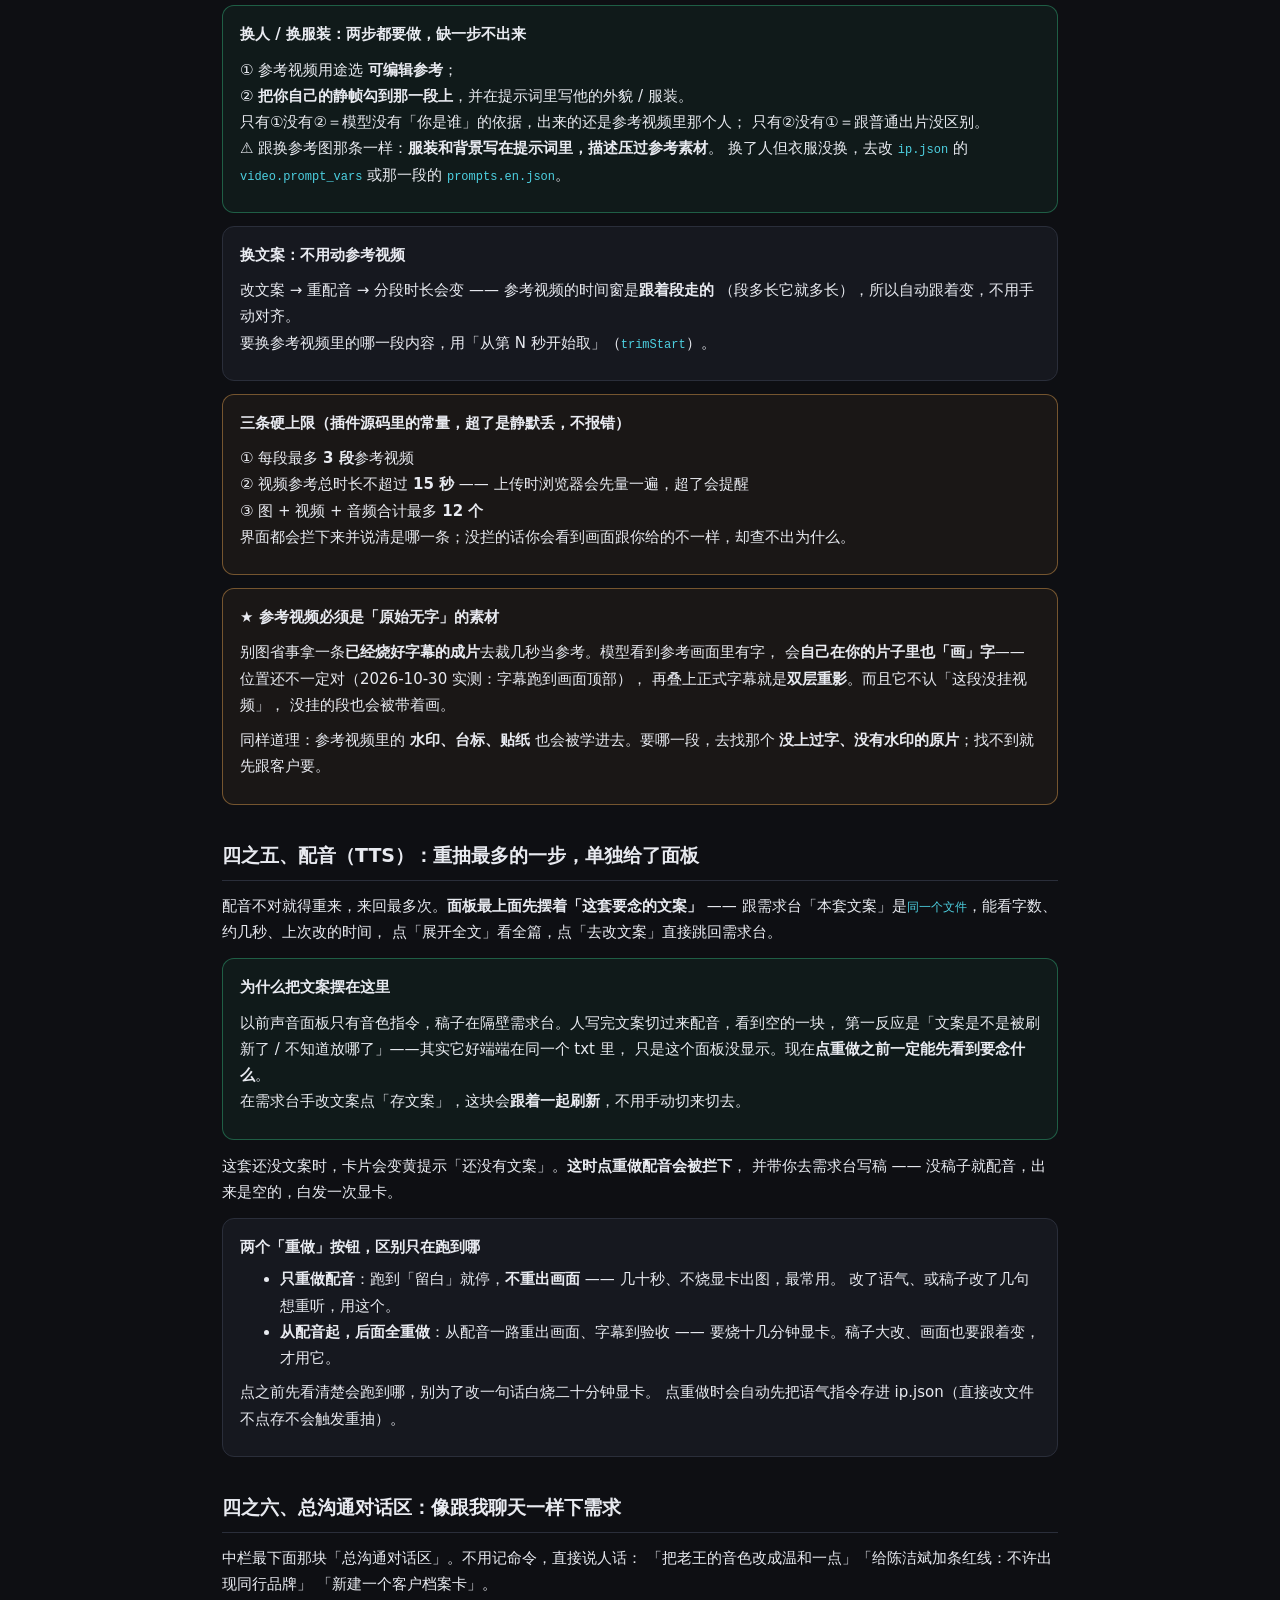
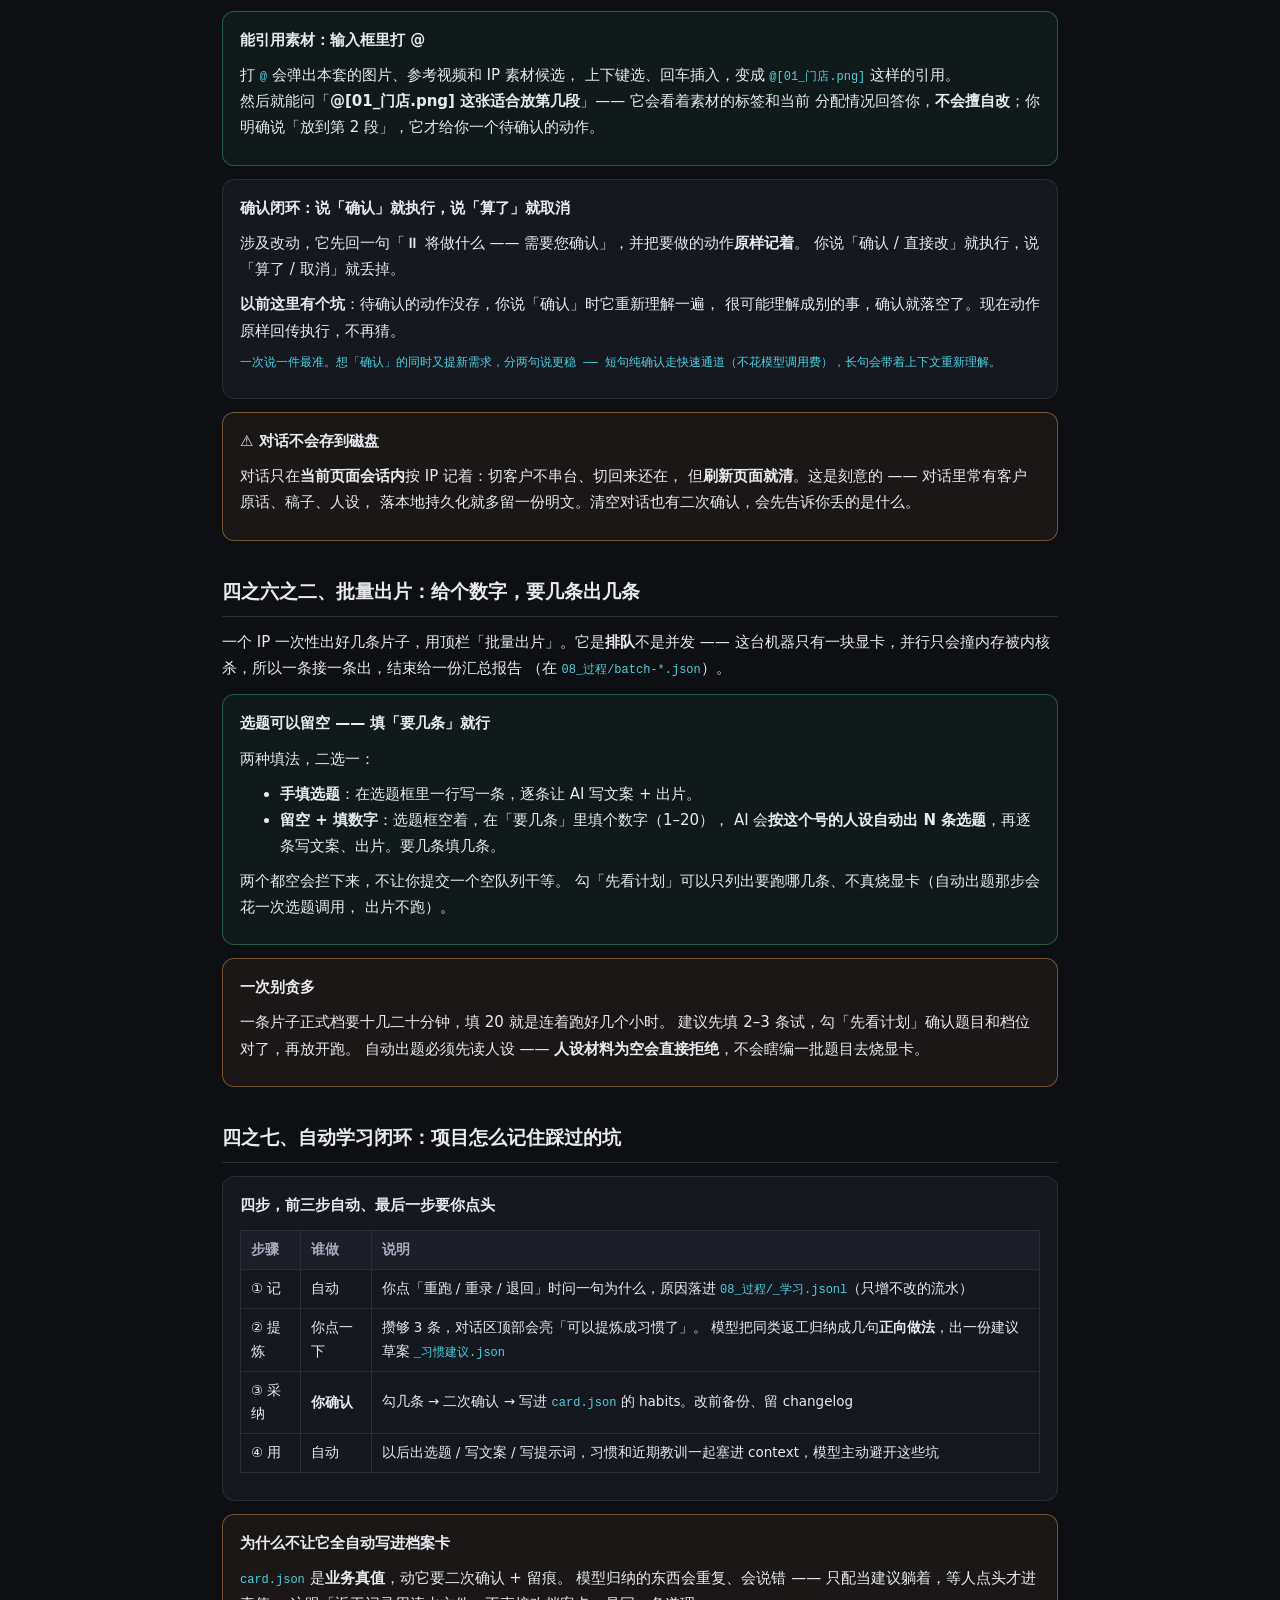
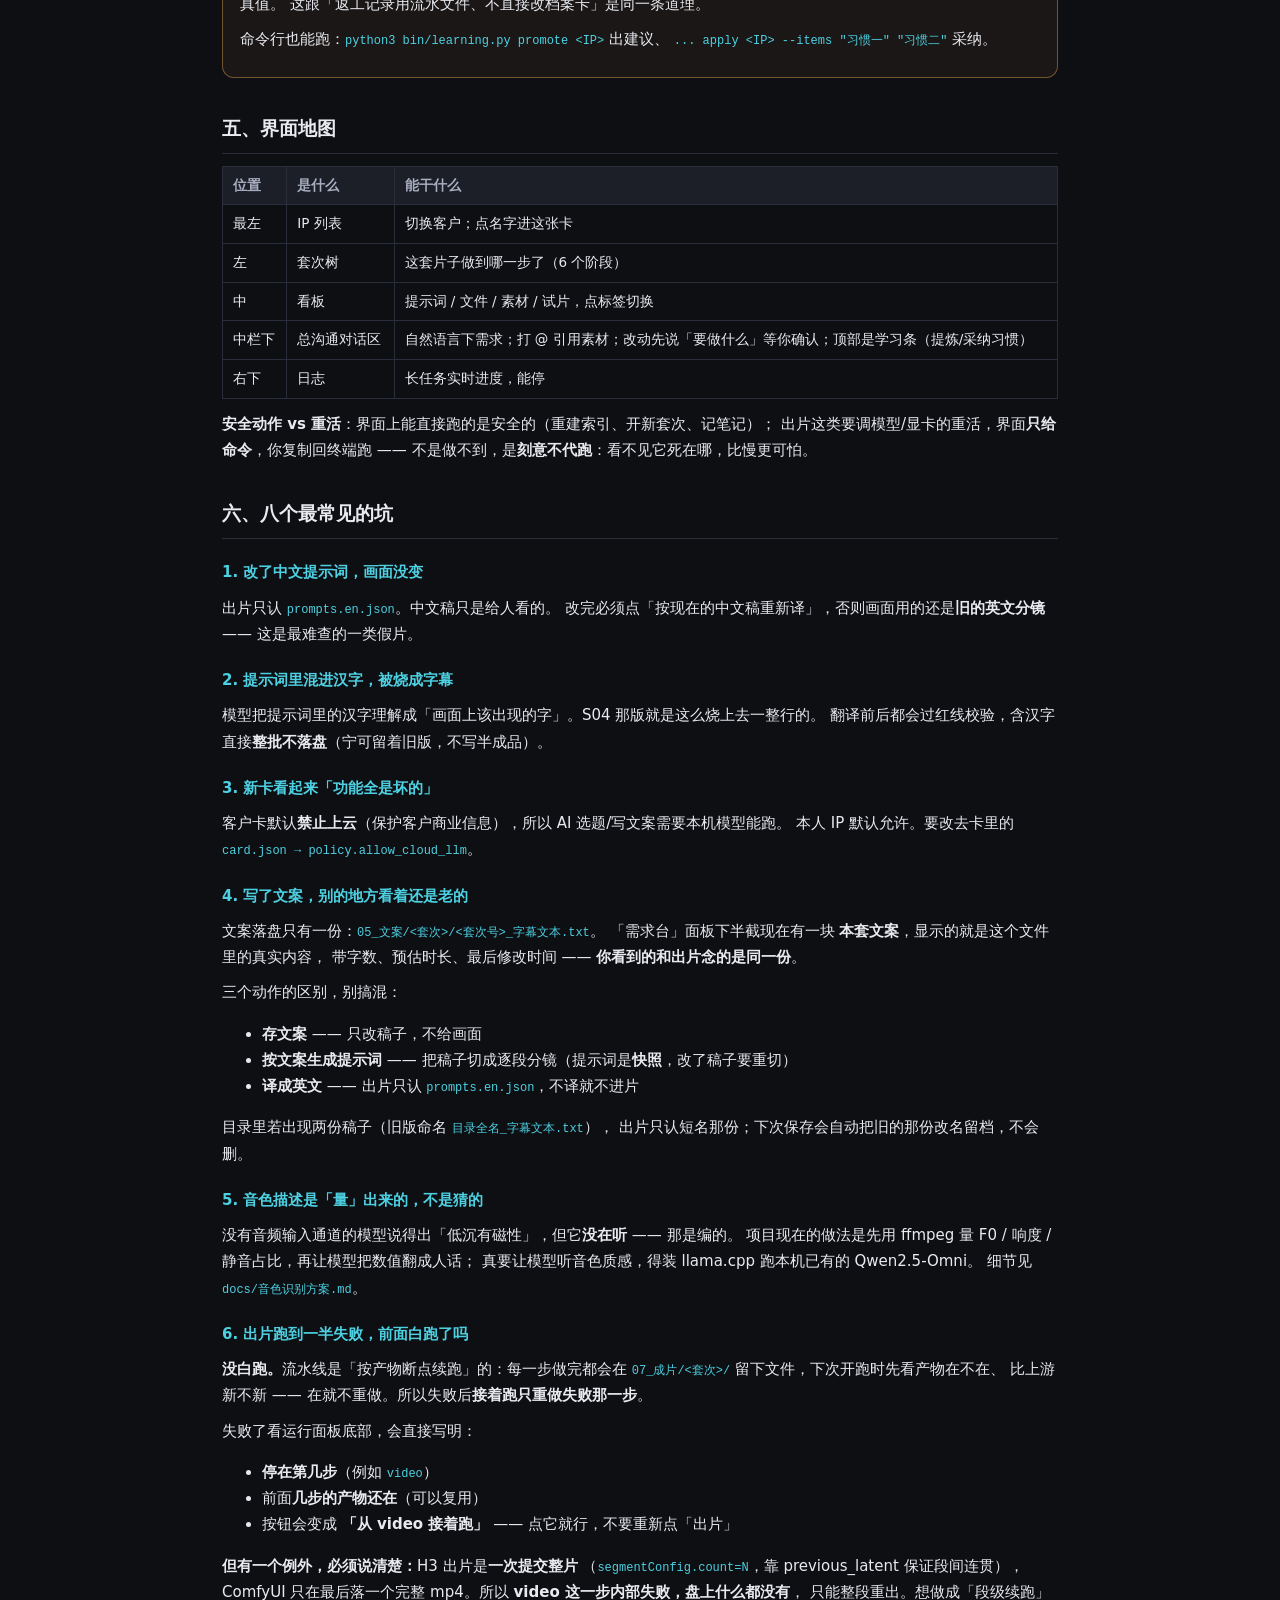
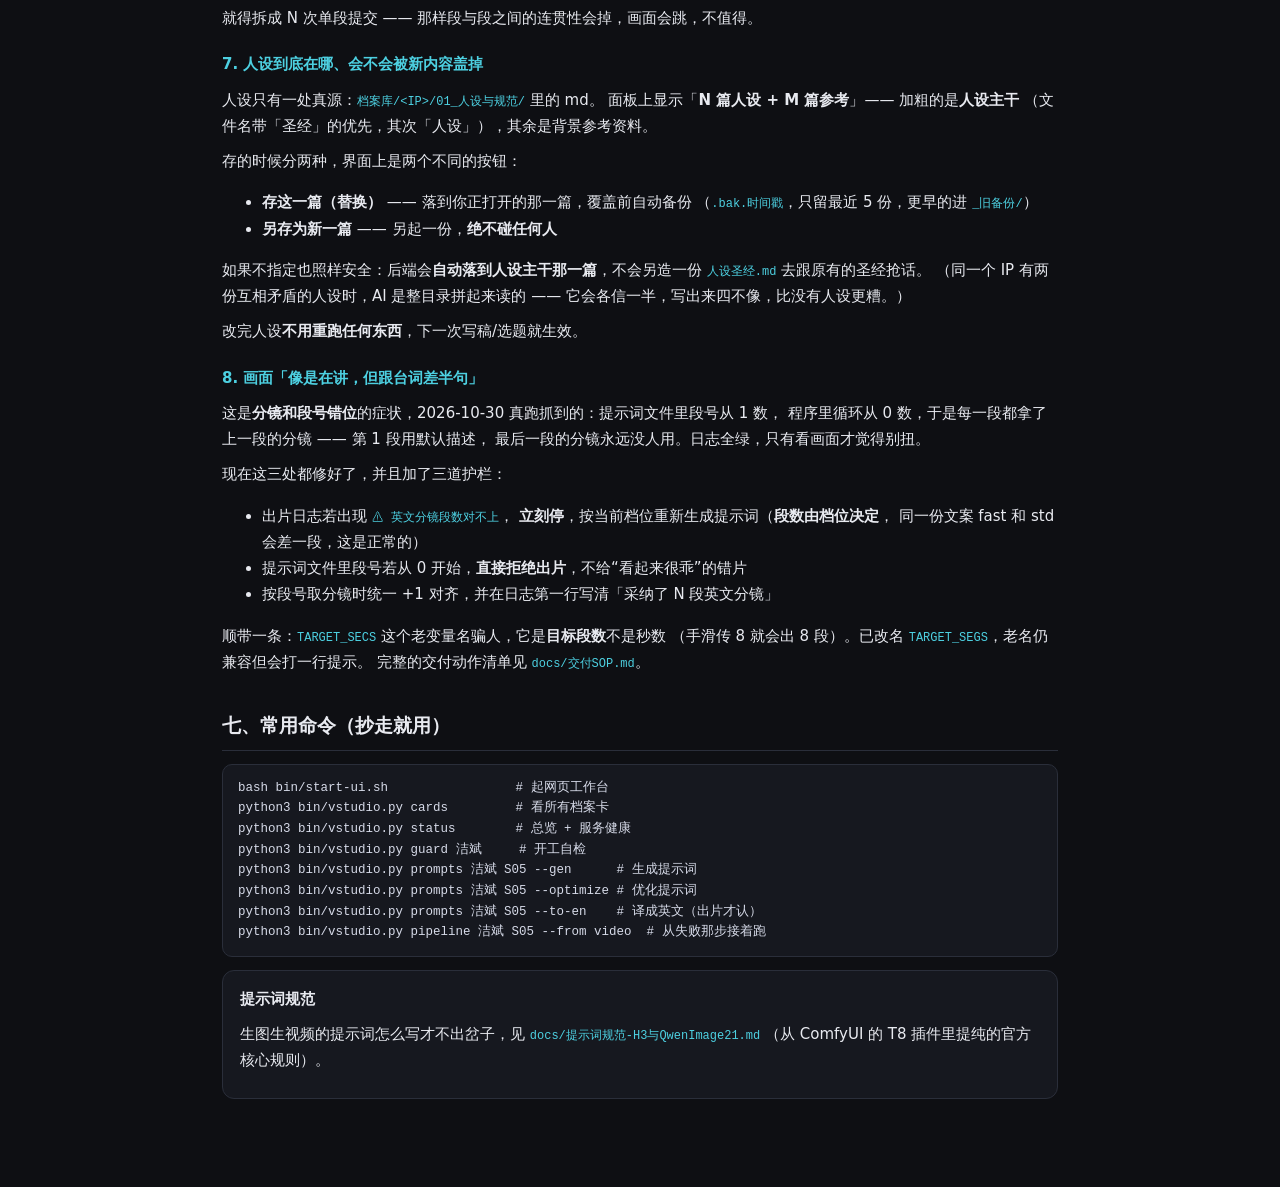
==== commit 20430fbe: "真跑审计：修分镜段号错位、字号跨分辨率、--from 语义，补交付 SOP 真跑 fast 档 3 段（544x960）抓出来的问题，都是「日志全绿但片子不对」那类：  - prompts.en.js" ====
--- a/docs/新手使用手册.html
+++ b/docs/新手使用手册.html
@@ -314,6 +314,16 @@
 界面都会拦下来并说清是哪一条；没拦的话你会看到画面跟你给的不一样，却查不出为什么。</p>
 </div>
 
+<div class="card warn">
+<b>★ 参考视频必须是「原始无字」的素材</b>
+<p>别图省事拿一条<b>已经烧好字幕的成片</b>去裁几秒当参考。模型看到参考画面里有字，
+会<b>自己在你的片子里也「画」字</b>—— 位置还不一定对（2026-10-30 实测：字幕跑到画面顶部），
+再叠上正式字幕就是<b>双层重影</b>。而且它不认「这段没挂视频」，
+没挂的段也会被带着画。</p>
+<p>同样道理：参考视频里的 <b>水印、台标、贴纸</b> 也会被学进去。要哪一段，去找那个
+<b>没上过字、没有水印的原片</b>；找不到就先跟客户要。</p>
+</div>
+
 <h2>四之五、配音（TTS）：重抽最多的一步，单独给了面板</h2>
 
 <p>配音不对就得重来，来回最多次。<b>面板最上面先摆着「这套要念的文案」</b> ——
@@ -442,7 +452,7 @@
 出片这类要调模型/显卡的重活，界面<b>只给命令</b>，你复制回终端跑 ——
 不是做不到，是<b>刻意不代跑</b>：看不见它死在哪，比慢更可怕。</p>
 
-<h2>六、七个最常见的坑</h2>
+<h2>六、八个最常见的坑</h2>
 
 <h3>1. 改了中文提示词，画面没变</h3>
 <p>出片只认 <span class="path">prompts.en.json</span>。中文稿只是给人看的。
@@ -507,6 +517,22 @@
 它会各信一半，写出来四不像，比没有人设更糟。）</p>
 <p>改完人设<b>不用重跑任何东西</b>，下一次写稿/选题就生效。</p>
 
+<h3>8. 画面「像是在讲，但跟台词差半句」</h3>
+<p>这是<b>分镜和段号错位</b>的症状，2026-10-30 真跑抓到的：提示词文件里段号从 1 数，
+程序里循环从 0 数，于是每一段都拿了上一段的分镜 —— 第 1 段用默认描述，
+最后一段的分镜永远没人用。日志全绿，只有看画面才觉得别扭。</p>
+<p>现在这三处都修好了，并且加了三道护栏：</p>
+<ul>
+  <li>出片日志若出现 <span class="path">⚠ 英文分镜段数对不上</span>，
+      <b>立刻停</b>，按当前档位重新生成提示词（<b>段数由档位决定</b>，
+      同一份文案 fast 和 std 会差一段，这是正常的）</li>
+  <li>提示词文件里段号若从 0 开始，<b>直接拒绝出片</b>，不给“看起来很乖”的错片</li>
+  <li>按段号取分镜时统一 +1 对齐，并在日志第一行写清「采纳了 N 段英文分镜」</li>
+</ul>
+<p>顺带一条：<span class="path">TARGET_SECS</span> 这个老变量名骗人，它是<b>目标段数</b>不是秒数
+（手滑传 8 就会出 8 段）。已改名 <span class="path">TARGET_SEGS</span>，老名仍兼容但会打一行提示。
+完整的交付动作清单见 <span class="path">docs/交付SOP.md</span>。</p>
+
 <h2>七、常用命令（抄走就用）</h2>
 
 <pre><code>bash bin/start-ui.sh                 # 起网页工作台
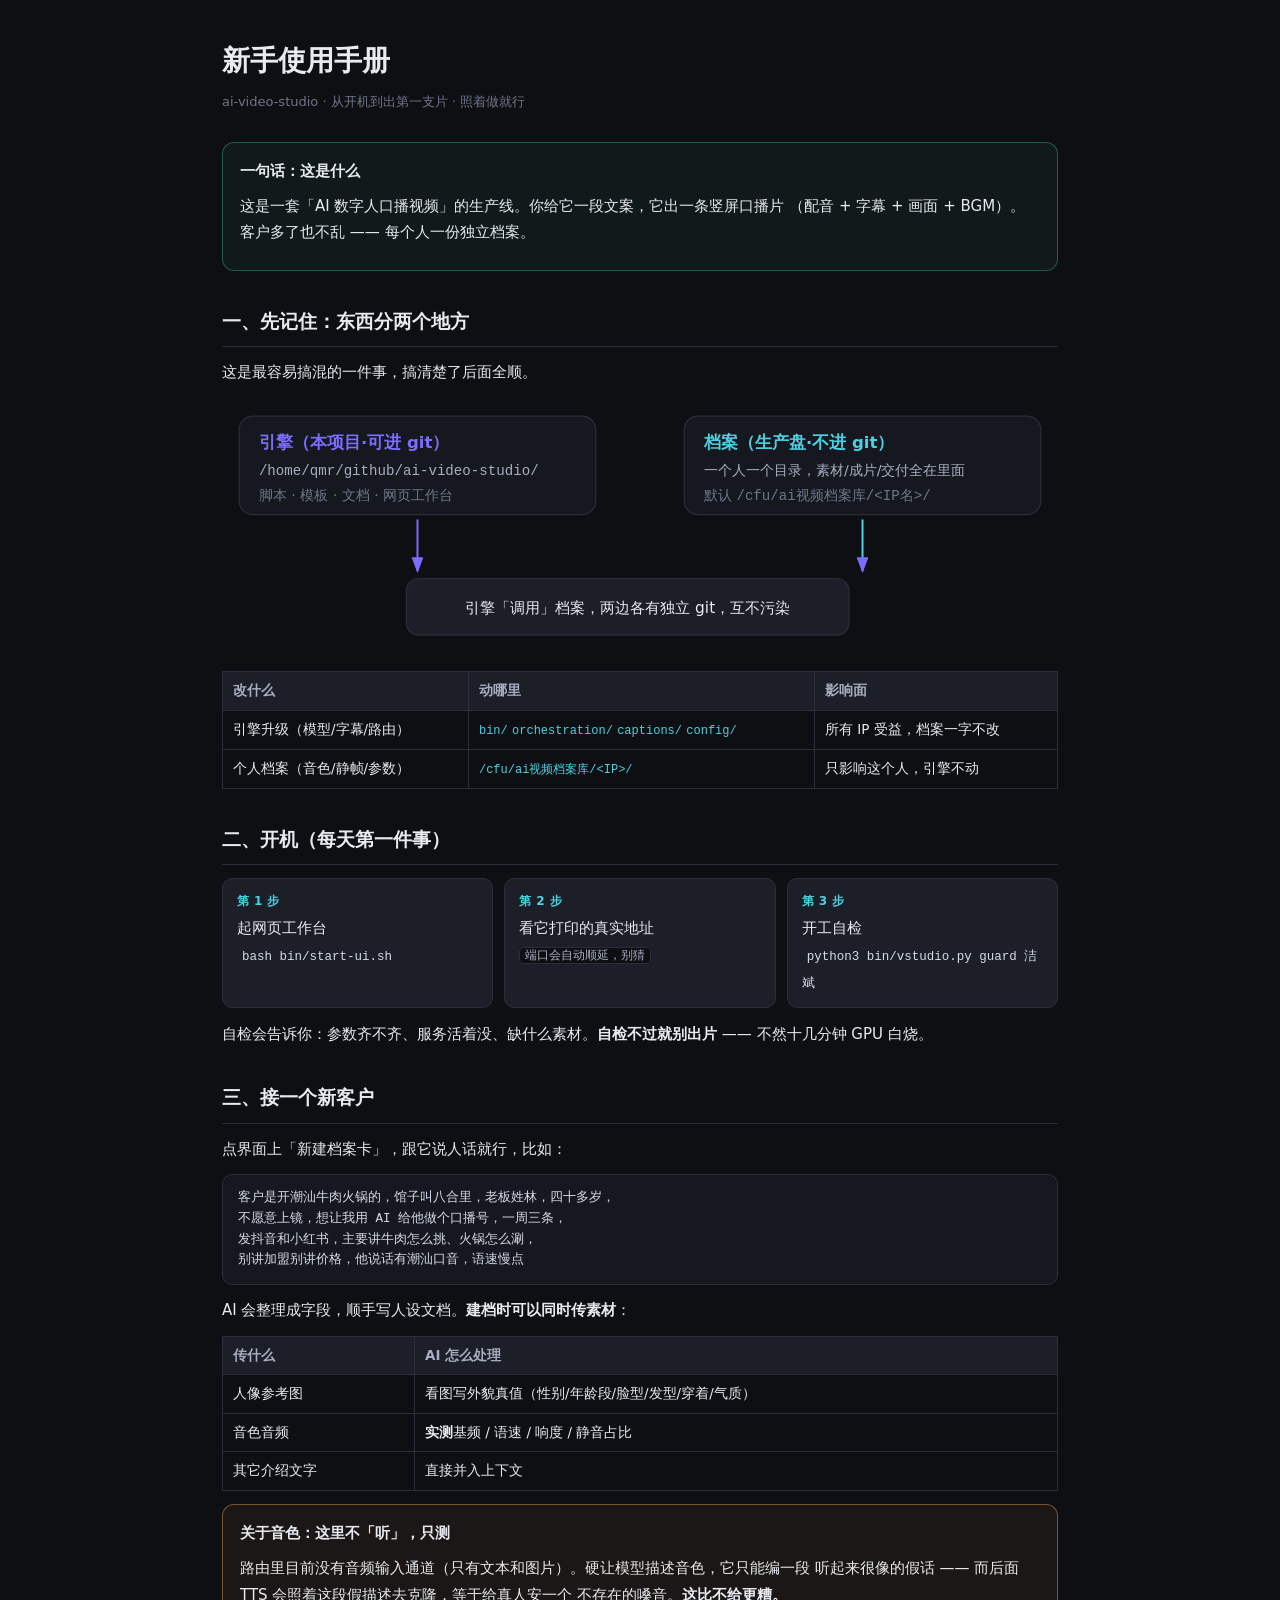
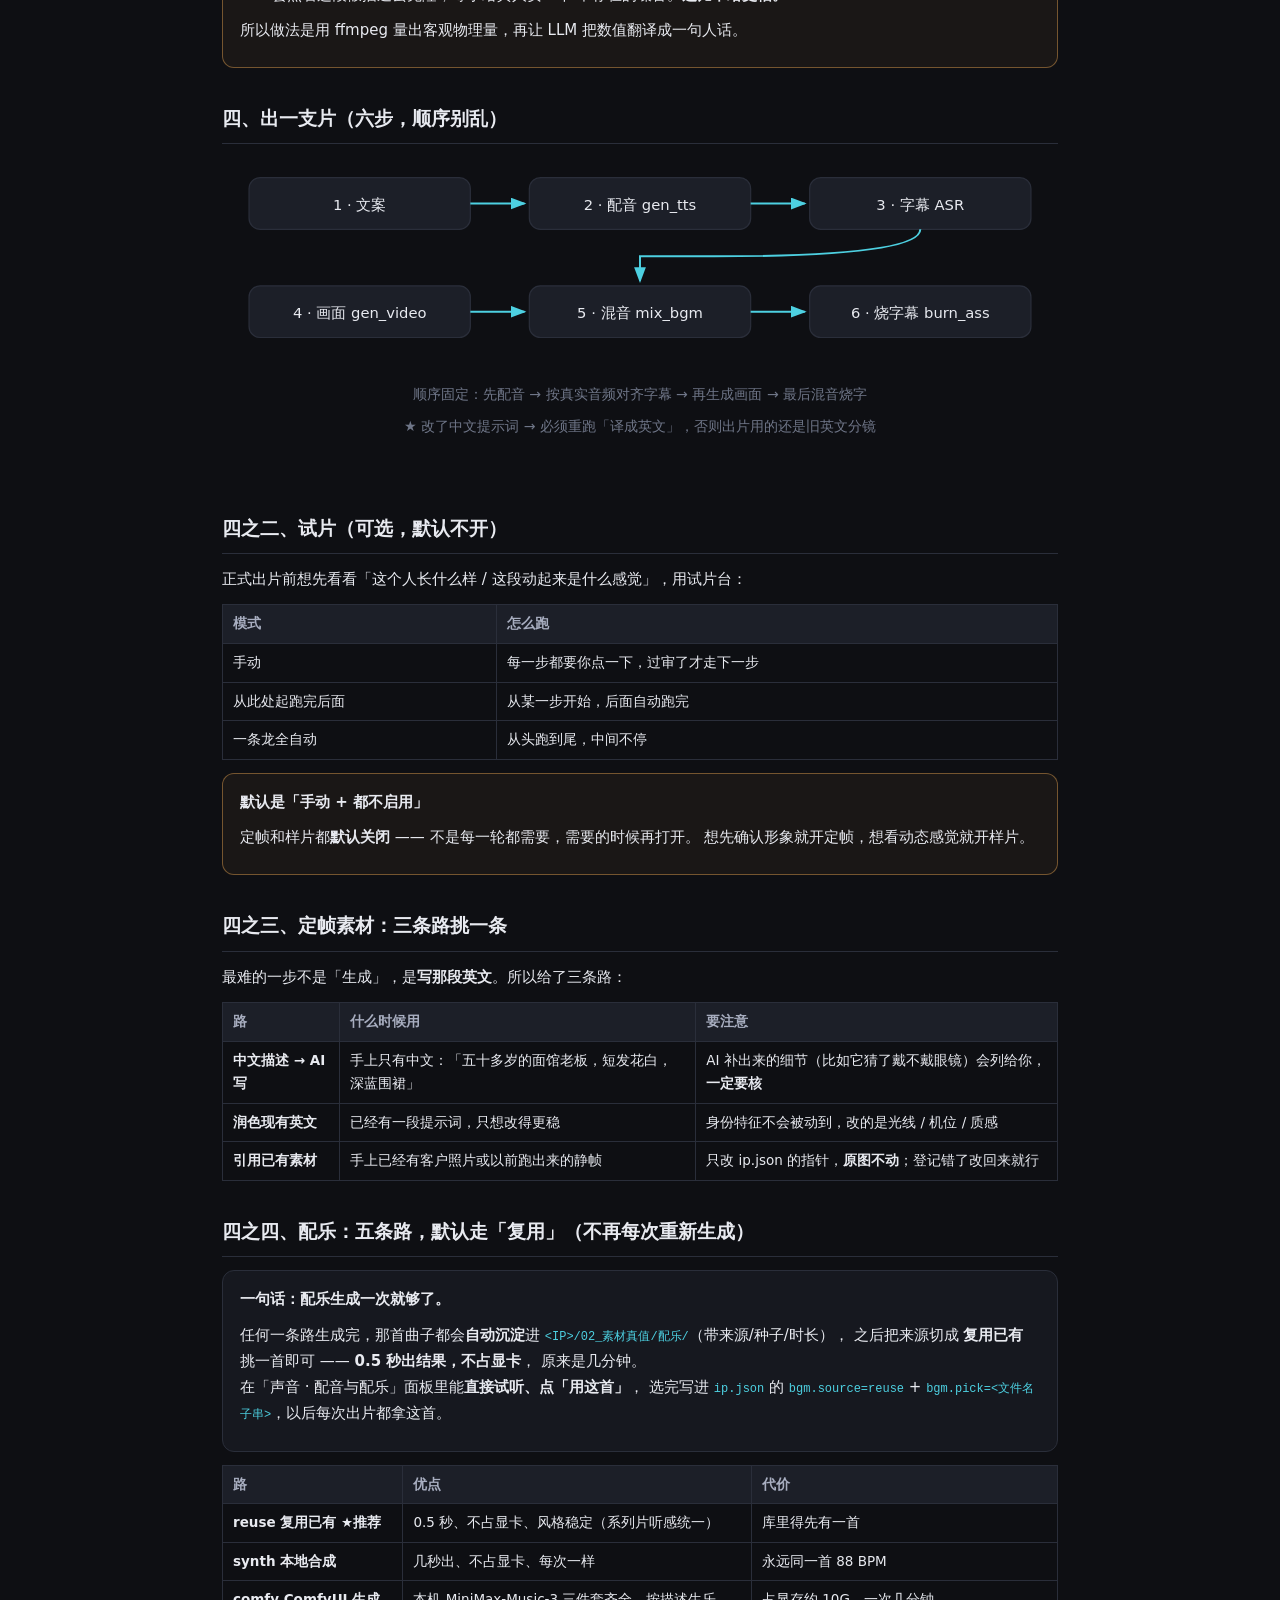
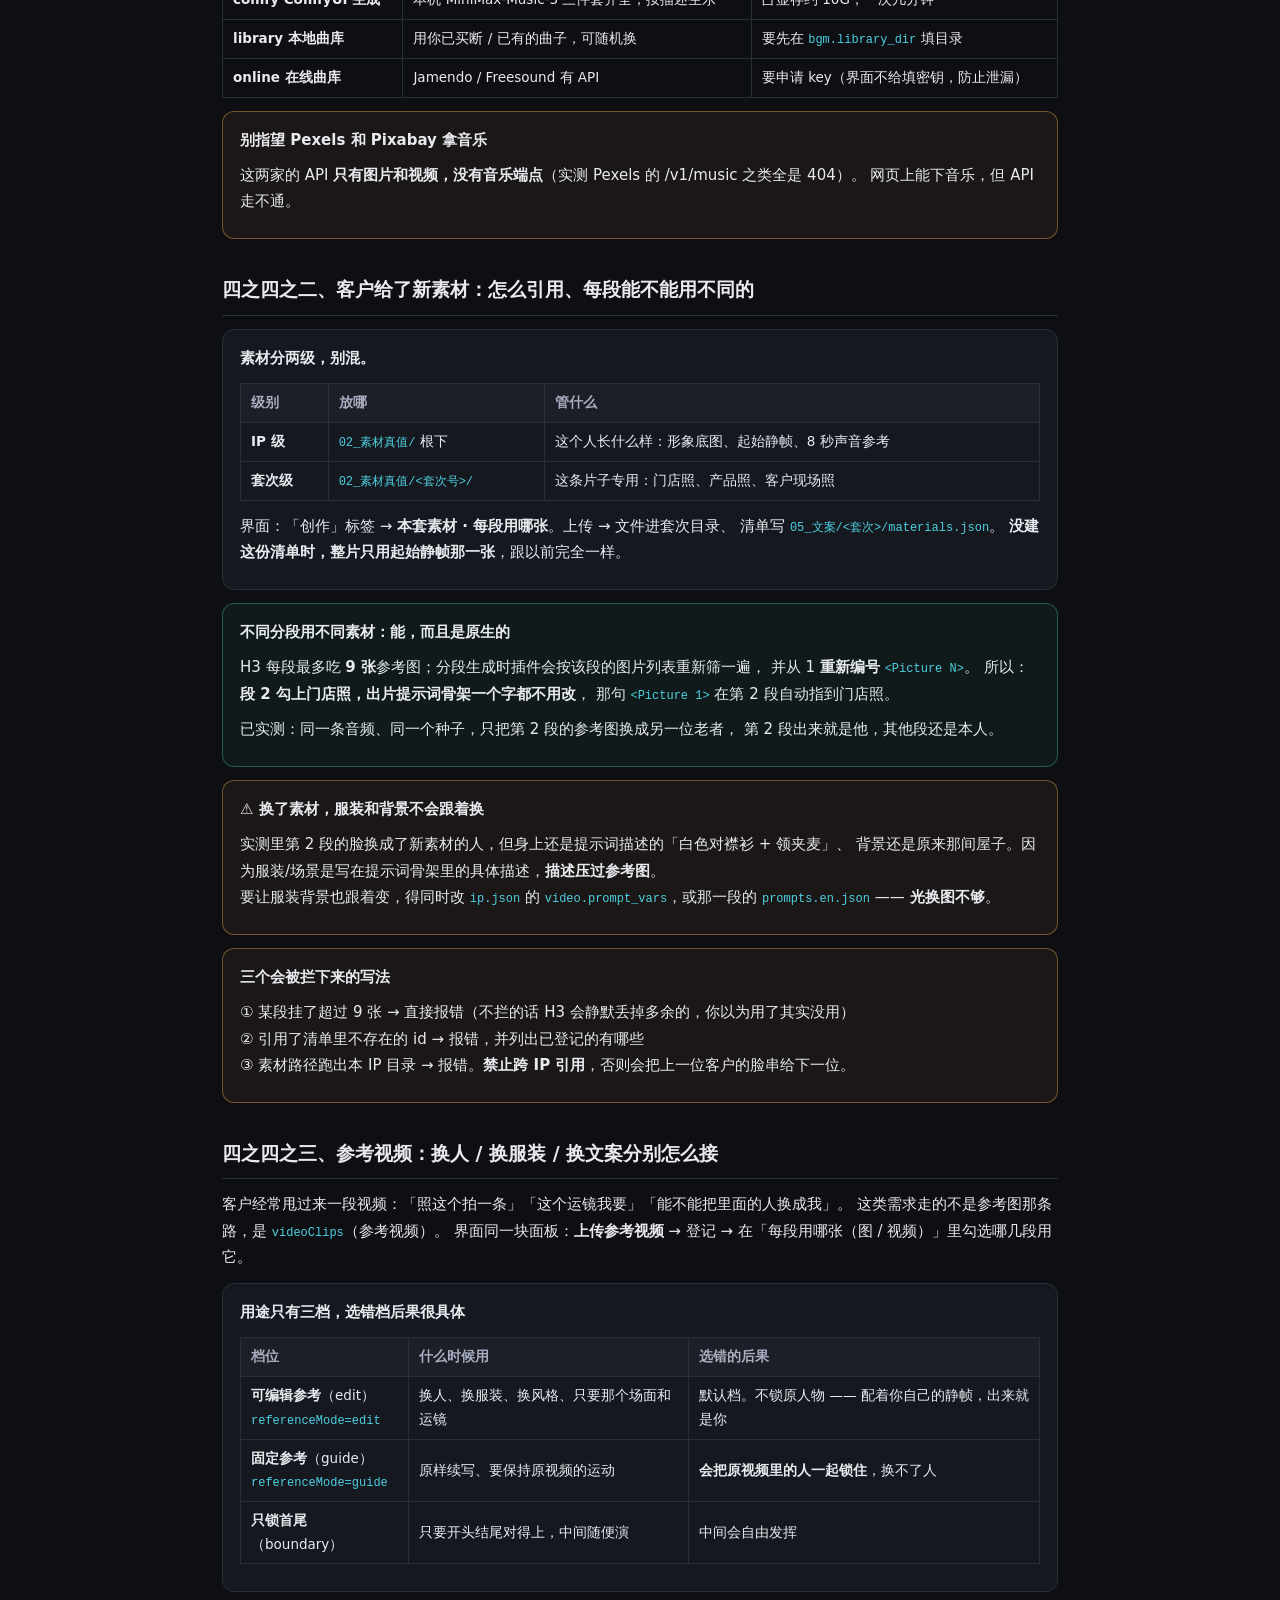
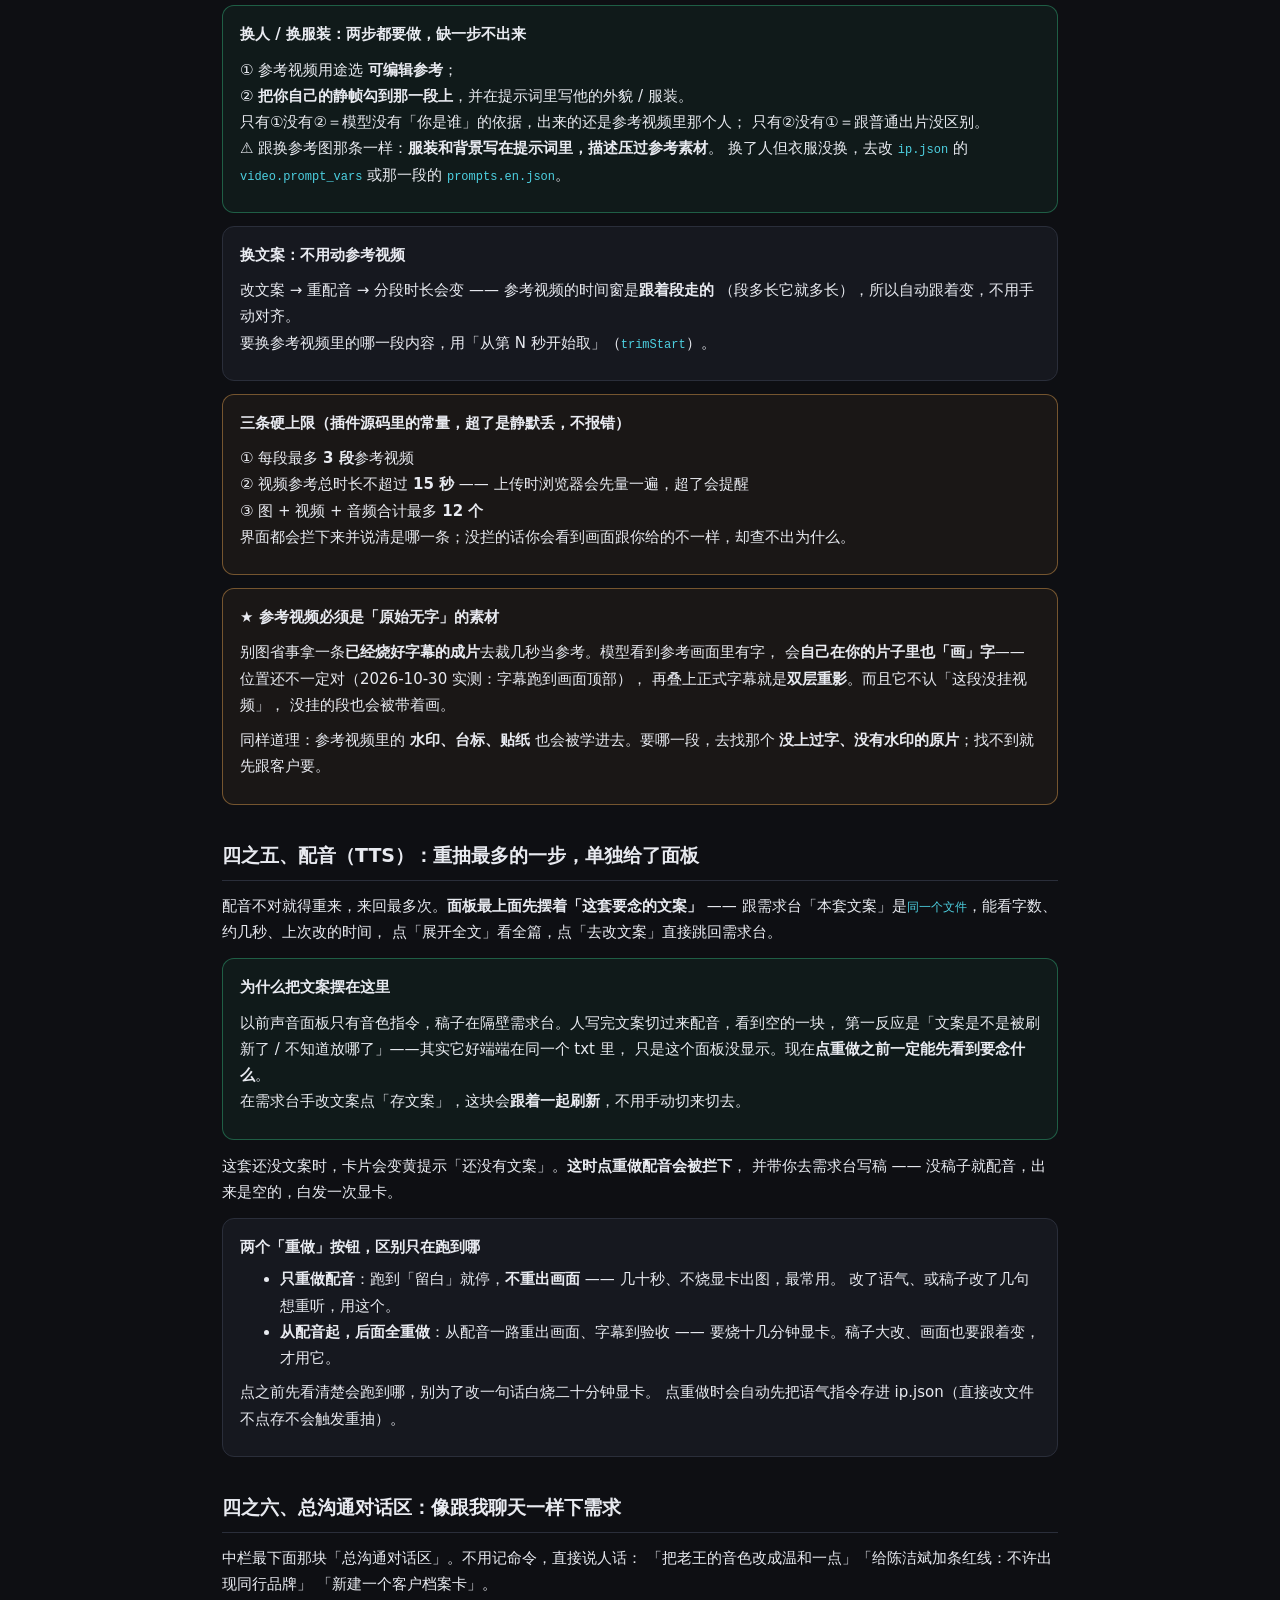
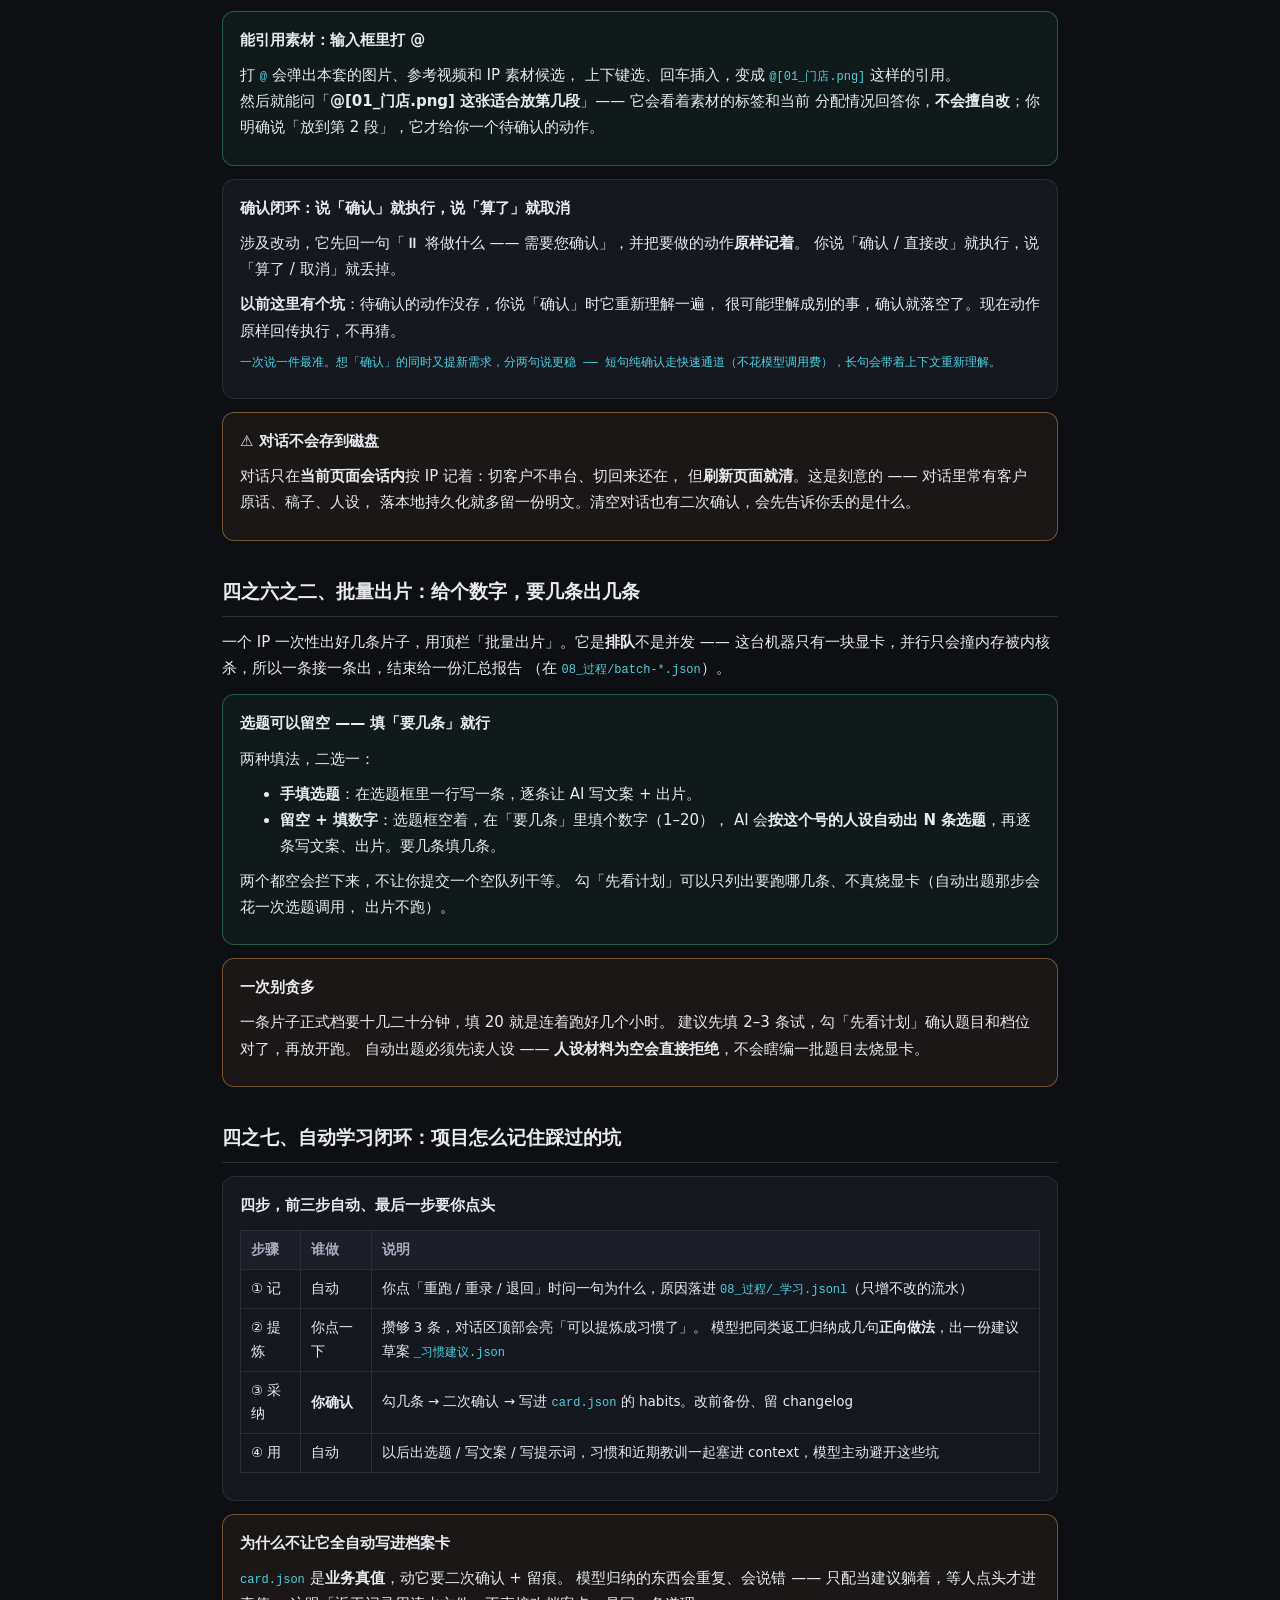
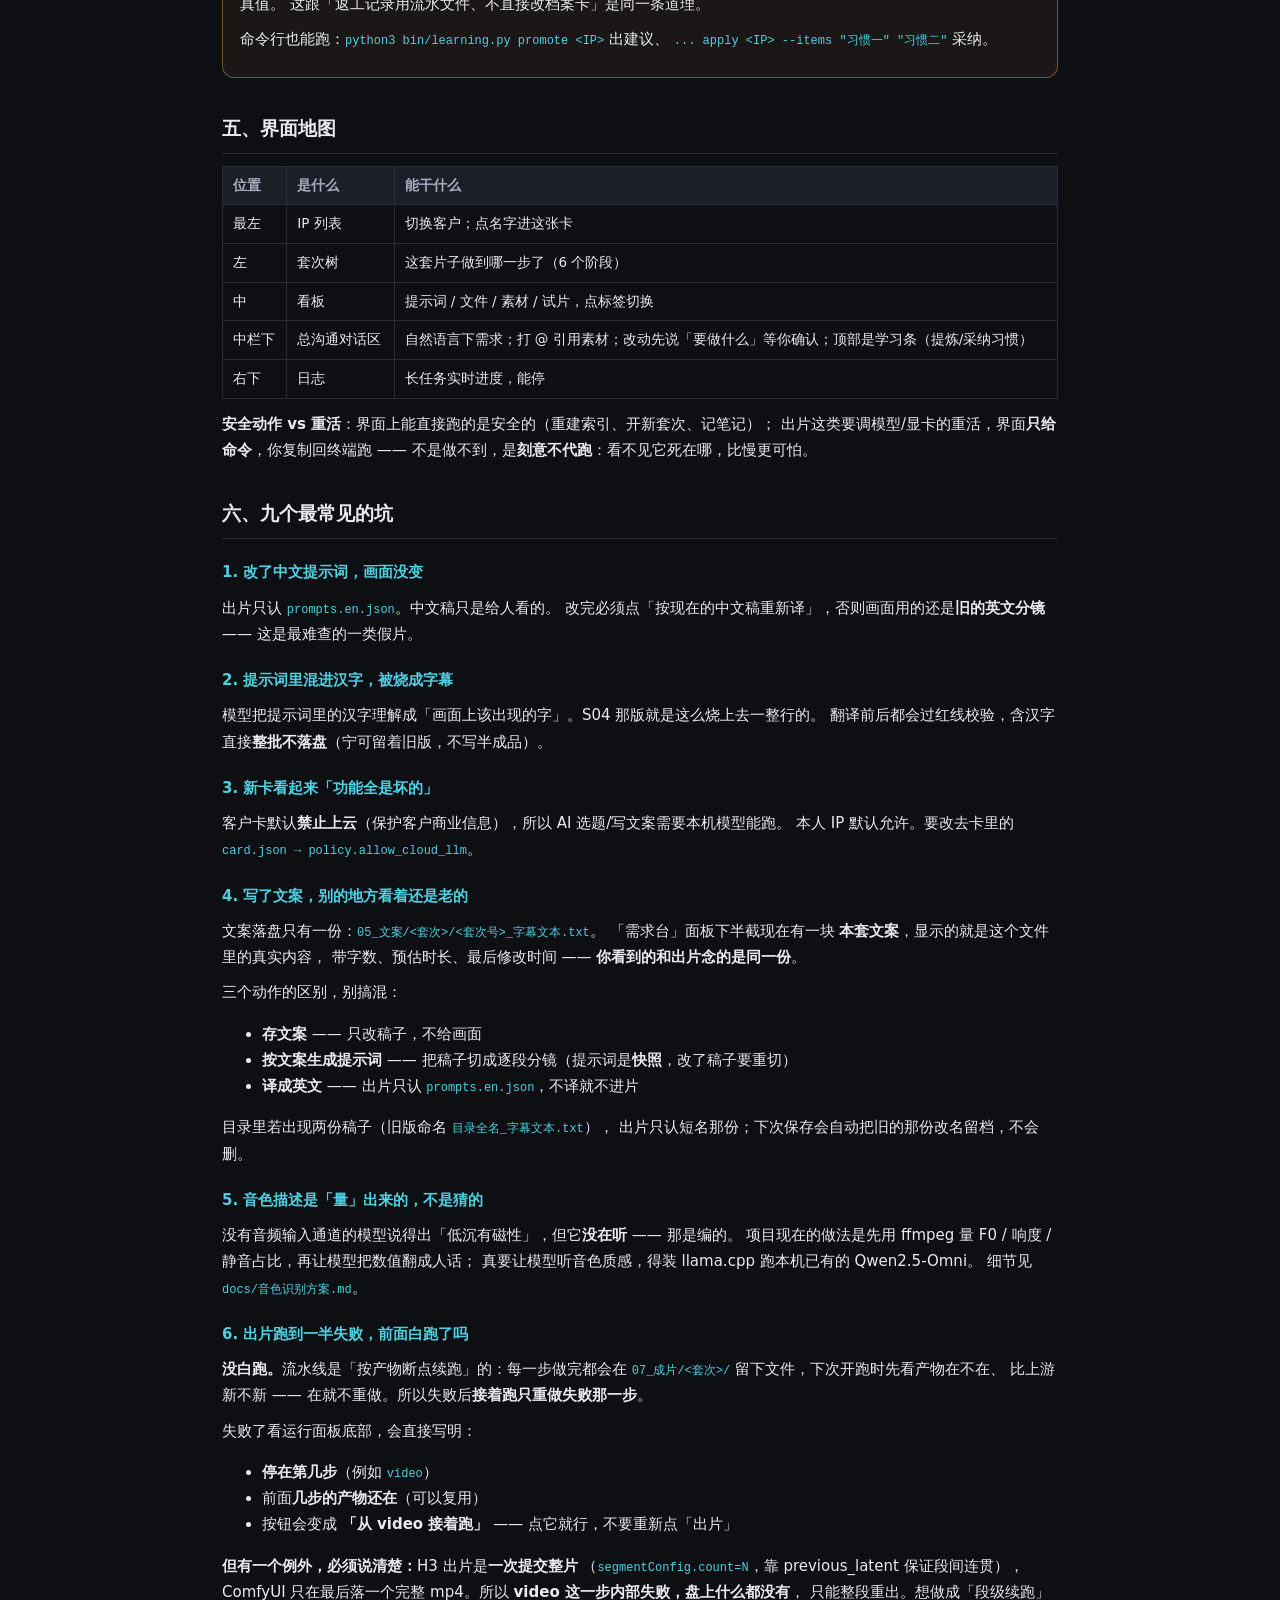
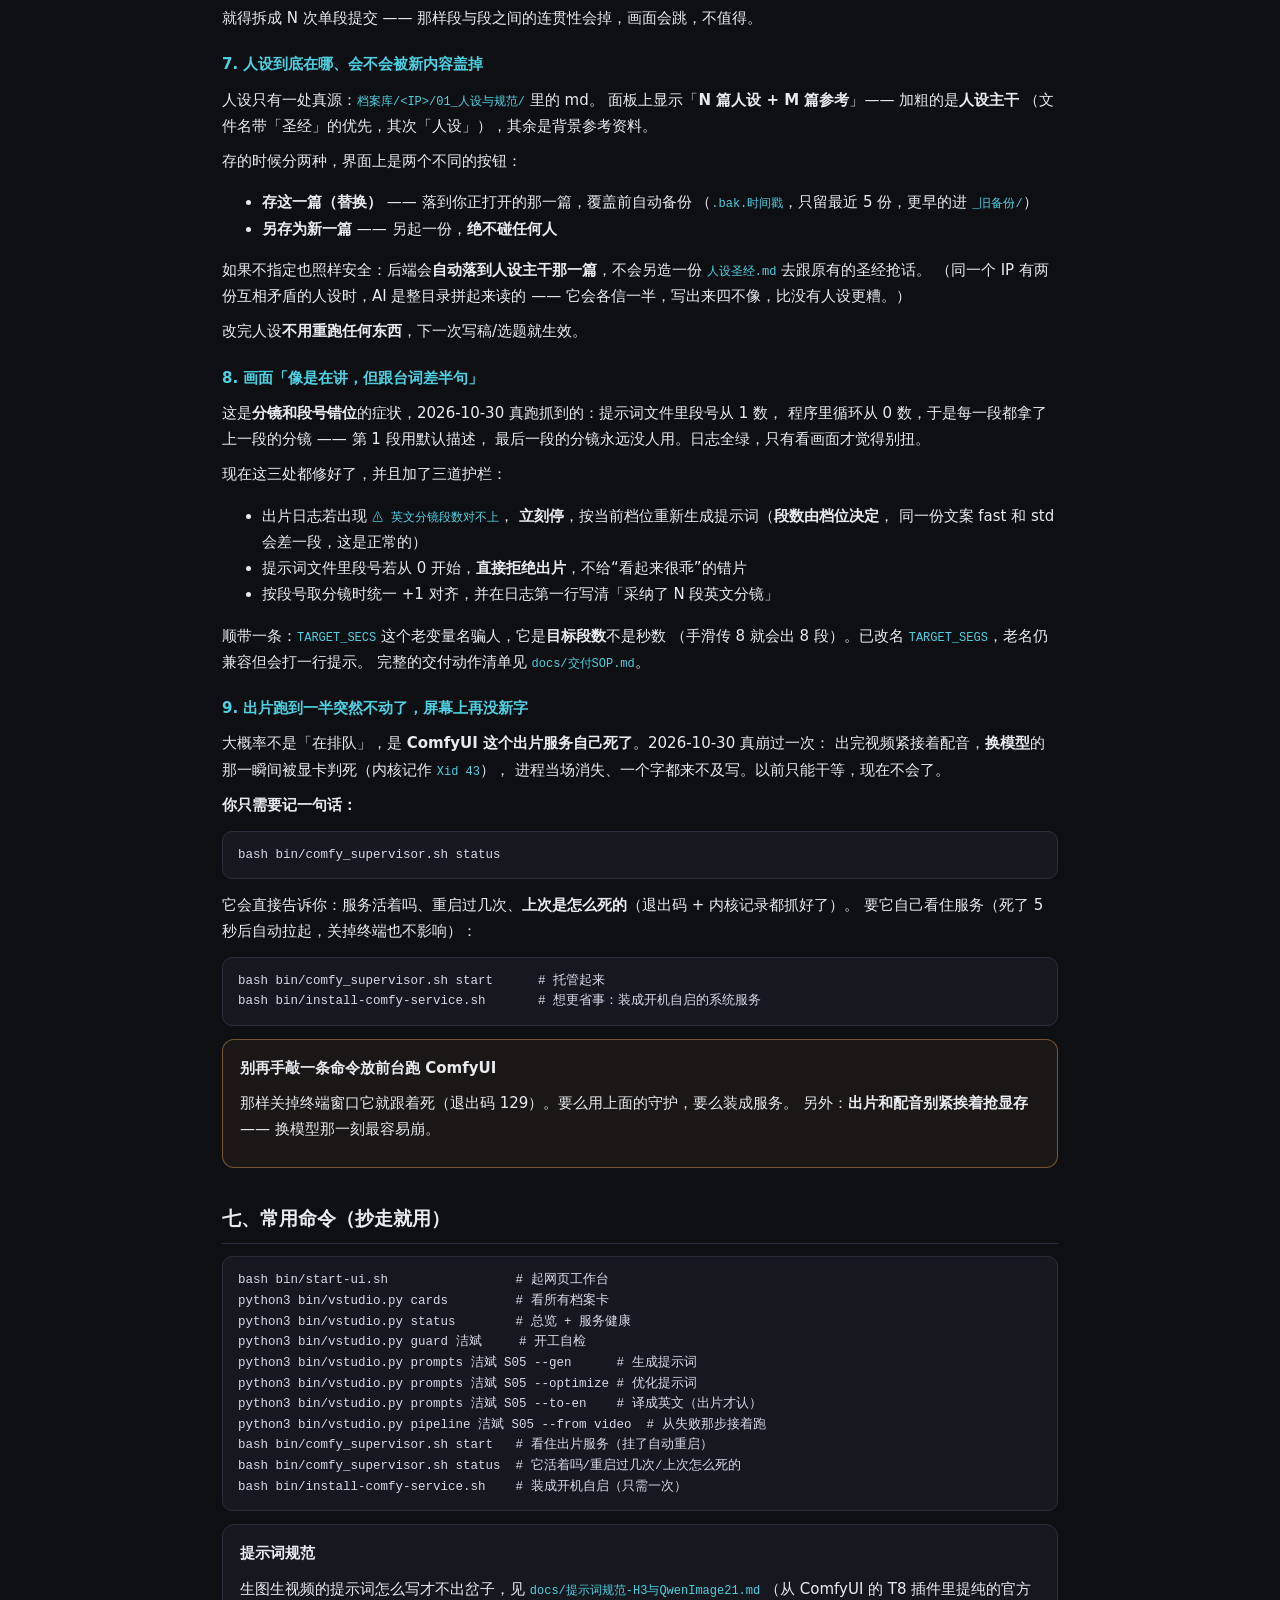
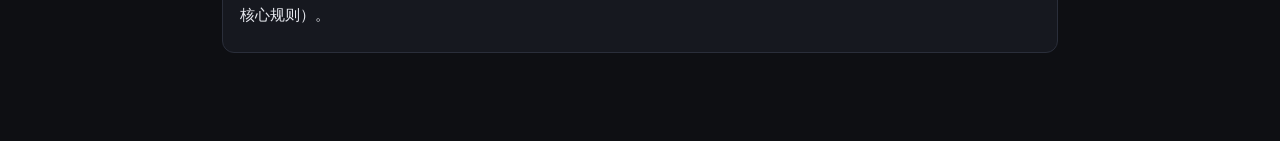
==== commit fb6e593d: "ComfyUI 挂了会自动复活：守护进程 + 用户级服务 + 开工前门禁 2026-10-30 05:24 真崩了一次，是这类事故的标准长相：出完视频（视频模型还占着 显存）→ 紧接着提交 TTS（要" ====
--- a/docs/新手使用手册.html
+++ b/docs/新手使用手册.html
@@ -452,7 +452,7 @@
 出片这类要调模型/显卡的重活，界面<b>只给命令</b>，你复制回终端跑 ——
 不是做不到，是<b>刻意不代跑</b>：看不见它死在哪，比慢更可怕。</p>
 
-<h2>六、八个最常见的坑</h2>
+<h2>六、九个最常见的坑</h2>
 
 <h3>1. 改了中文提示词，画面没变</h3>
 <p>出片只认 <span class="path">prompts.en.json</span>。中文稿只是给人看的。
@@ -533,6 +533,22 @@
 （手滑传 8 就会出 8 段）。已改名 <span class="path">TARGET_SEGS</span>，老名仍兼容但会打一行提示。
 完整的交付动作清单见 <span class="path">docs/交付SOP.md</span>。</p>
 
+<h3>9. 出片跑到一半突然不动了，屏幕上再没新字</h3>
+<p>大概率不是「在排队」，是 <b>ComfyUI 这个出片服务自己死了</b>。2026-10-30 真崩过一次：
+出完视频紧接着配音，<b>换模型</b>的那一瞬间被显卡判死（内核记作 <span class="path">Xid 43</span>），
+进程当场消失、一个字都来不及写。以前只能干等，现在不会了。</p>
+<p><b>你只需要记一句话：</b></p>
+<pre><code>bash bin/comfy_supervisor.sh status</code></pre>
+<p>它会直接告诉你：服务活着吗、重启过几次、<b>上次是怎么死的</b>（退出码 + 内核记录都抓好了）。
+要它自己看住服务（死了 5 秒后自动拉起，关掉终端也不影响）：</p>
+<pre><code>bash bin/comfy_supervisor.sh start      # 托管起来
+bash bin/install-comfy-service.sh       # 想更省事：装成开机自启的系统服务</code></pre>
+<div class="card warn">
+<b>别再手敲一条命令放前台跑 ComfyUI</b>
+<p>那样关掉终端窗口它就跟着死（退出码 129）。要么用上面的守护，要么装成服务。
+另外：<b>出片和配音别紧挨着抢显存</b> —— 换模型那一刻最容易崩。</p>
+</div>
+
 <h2>七、常用命令（抄走就用）</h2>
 
 <pre><code>bash bin/start-ui.sh                 # 起网页工作台
@@ -543,6 +559,9 @@
 python3 bin/vstudio.py prompts 洁斌 S05 --optimize # 优化提示词
 python3 bin/vstudio.py prompts 洁斌 S05 --to-en    # 译成英文（出片才认）
 python3 bin/vstudio.py pipeline 洁斌 S05 --from video  # 从失败那步接着跑
+bash bin/comfy_supervisor.sh start   # 看住出片服务（挂了自动重启）
+bash bin/comfy_supervisor.sh status  # 它活着吗/重启过几次/上次怎么死的
+bash bin/install-comfy-service.sh    # 装成开机自启（只需一次）
 </code></pre>
 
 <div class="card">
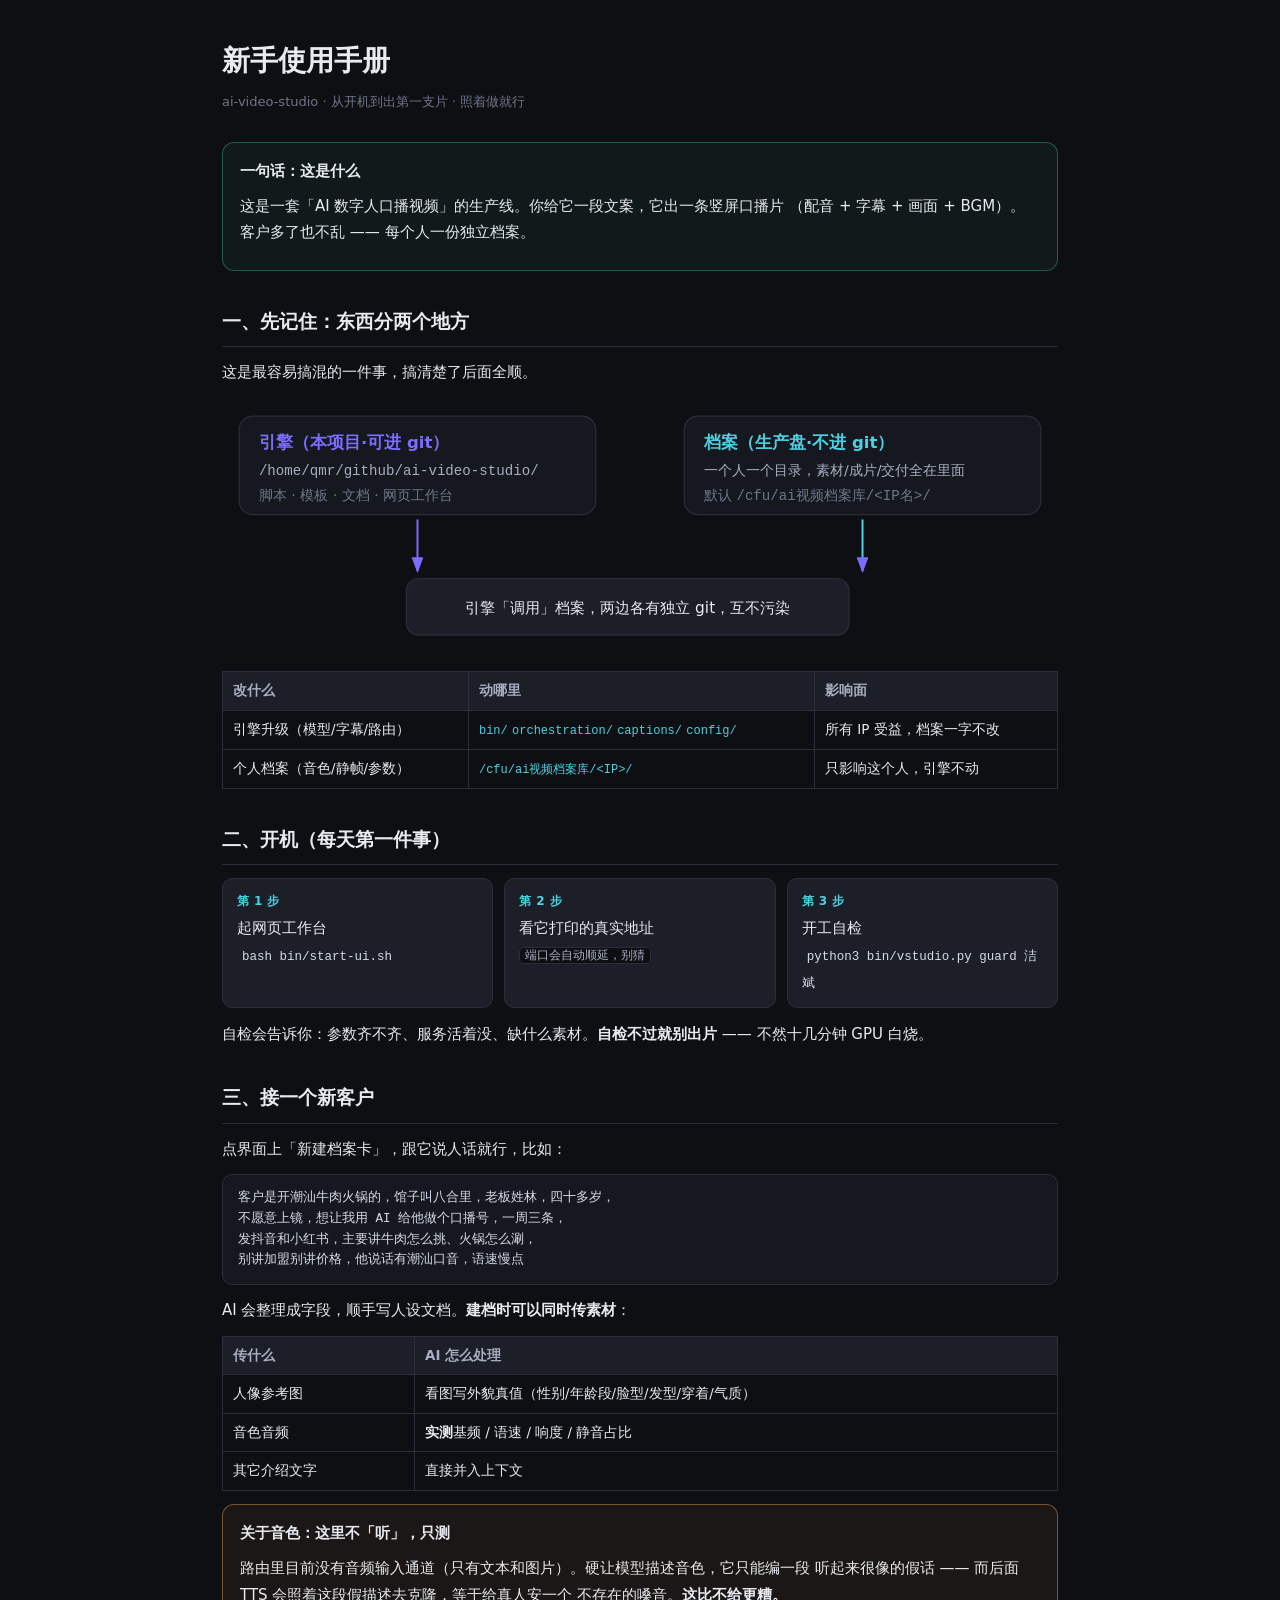
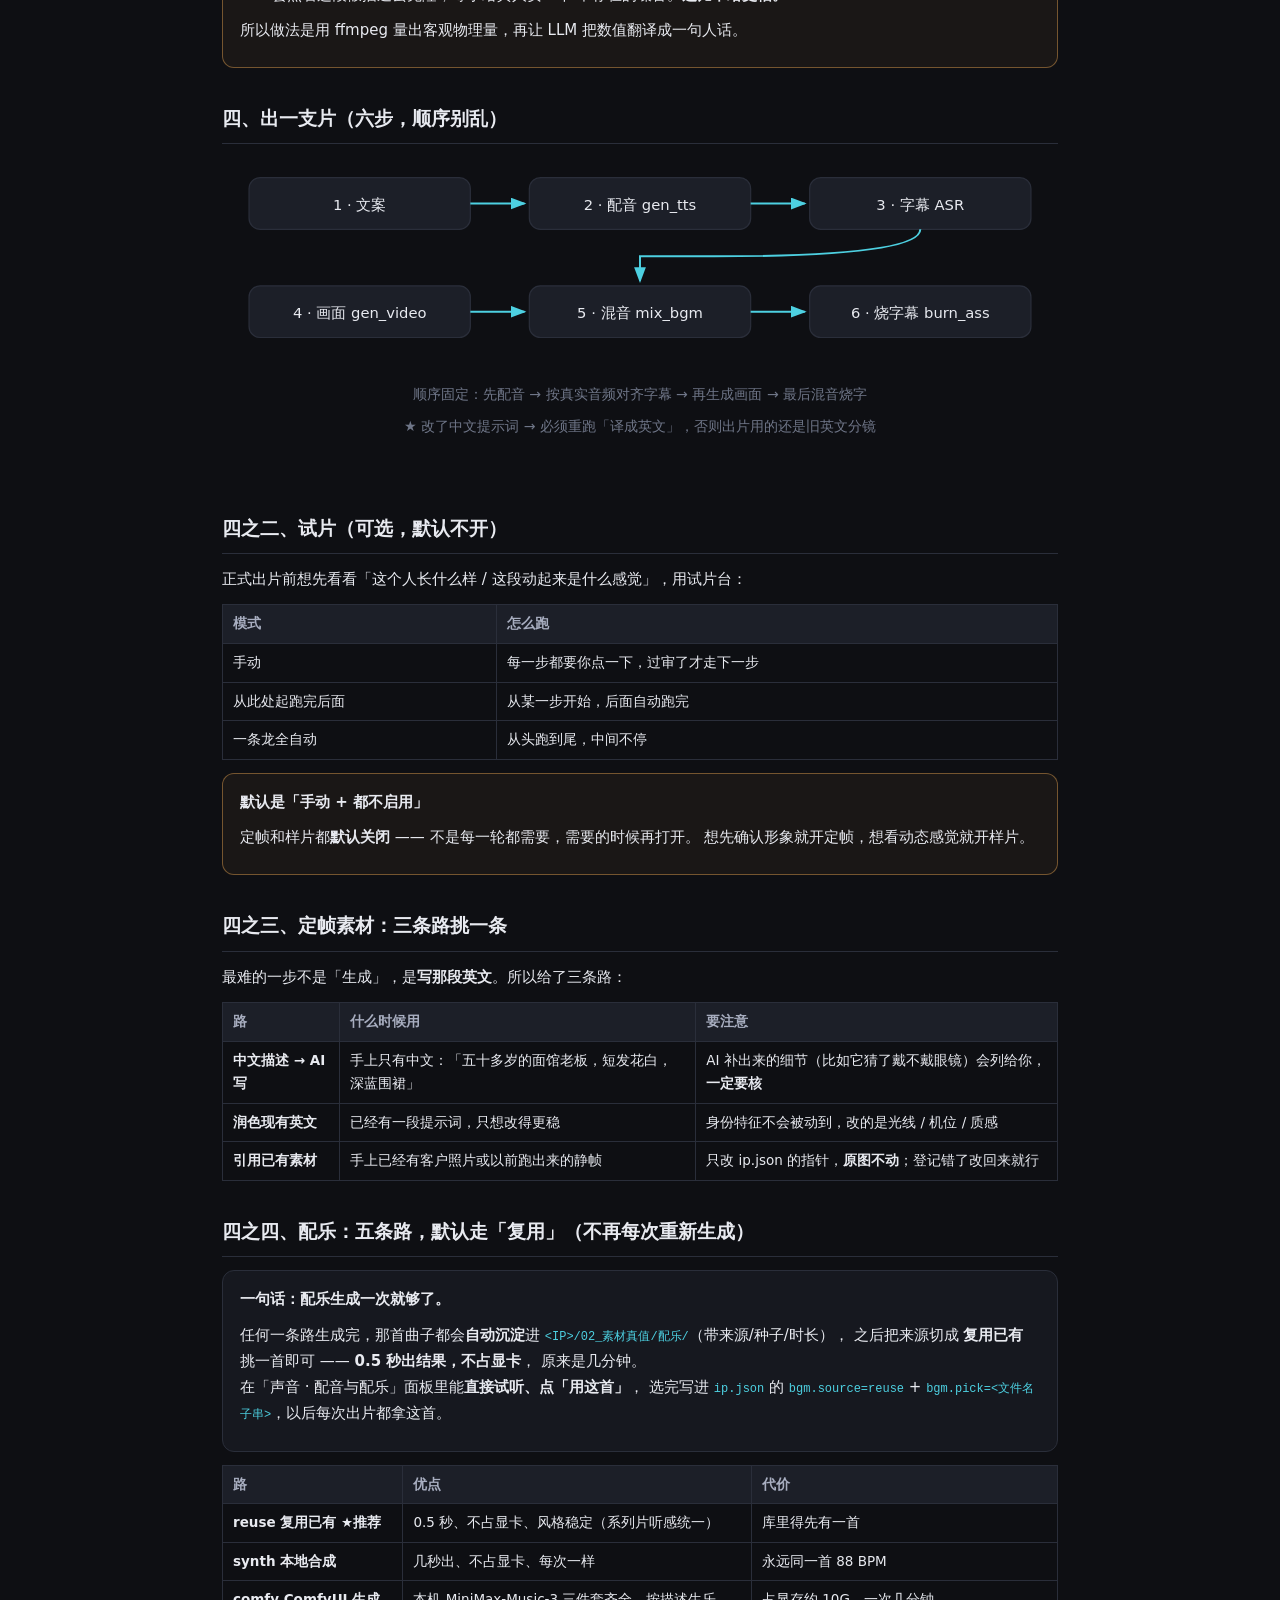
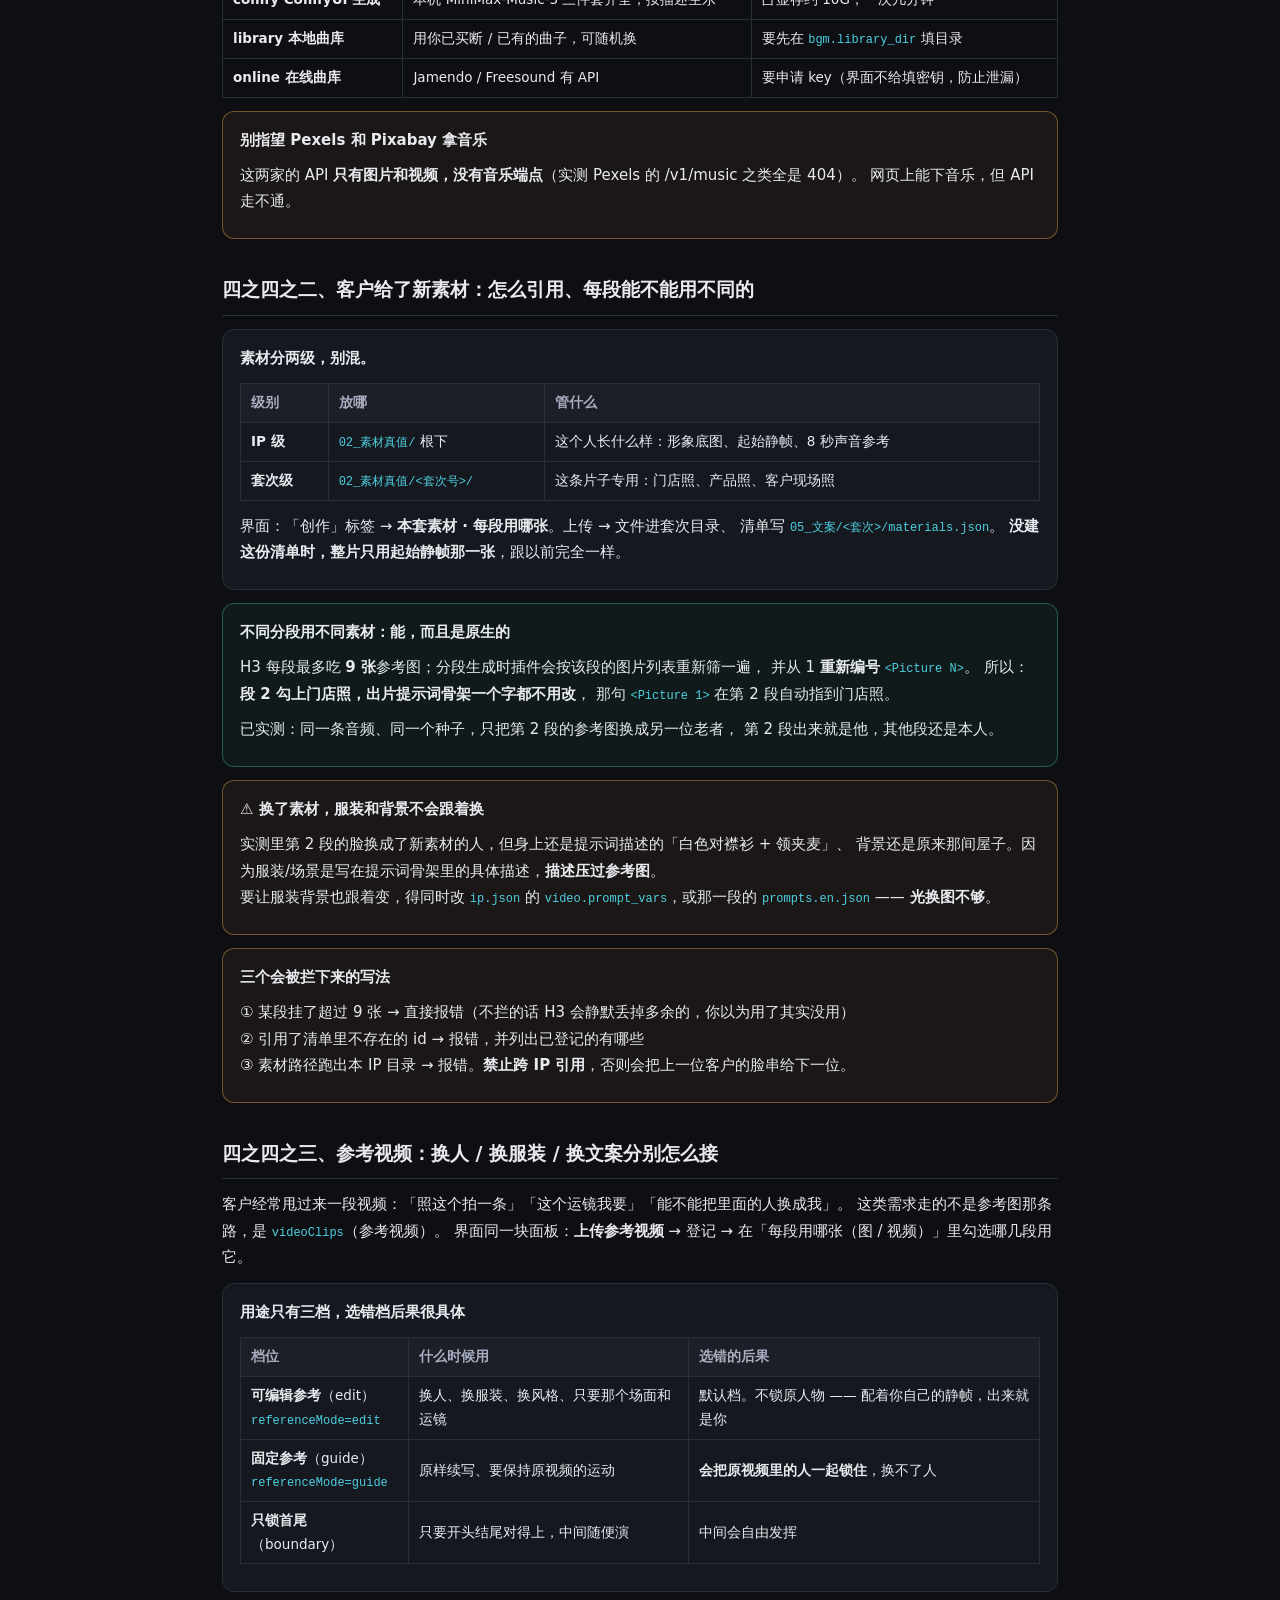
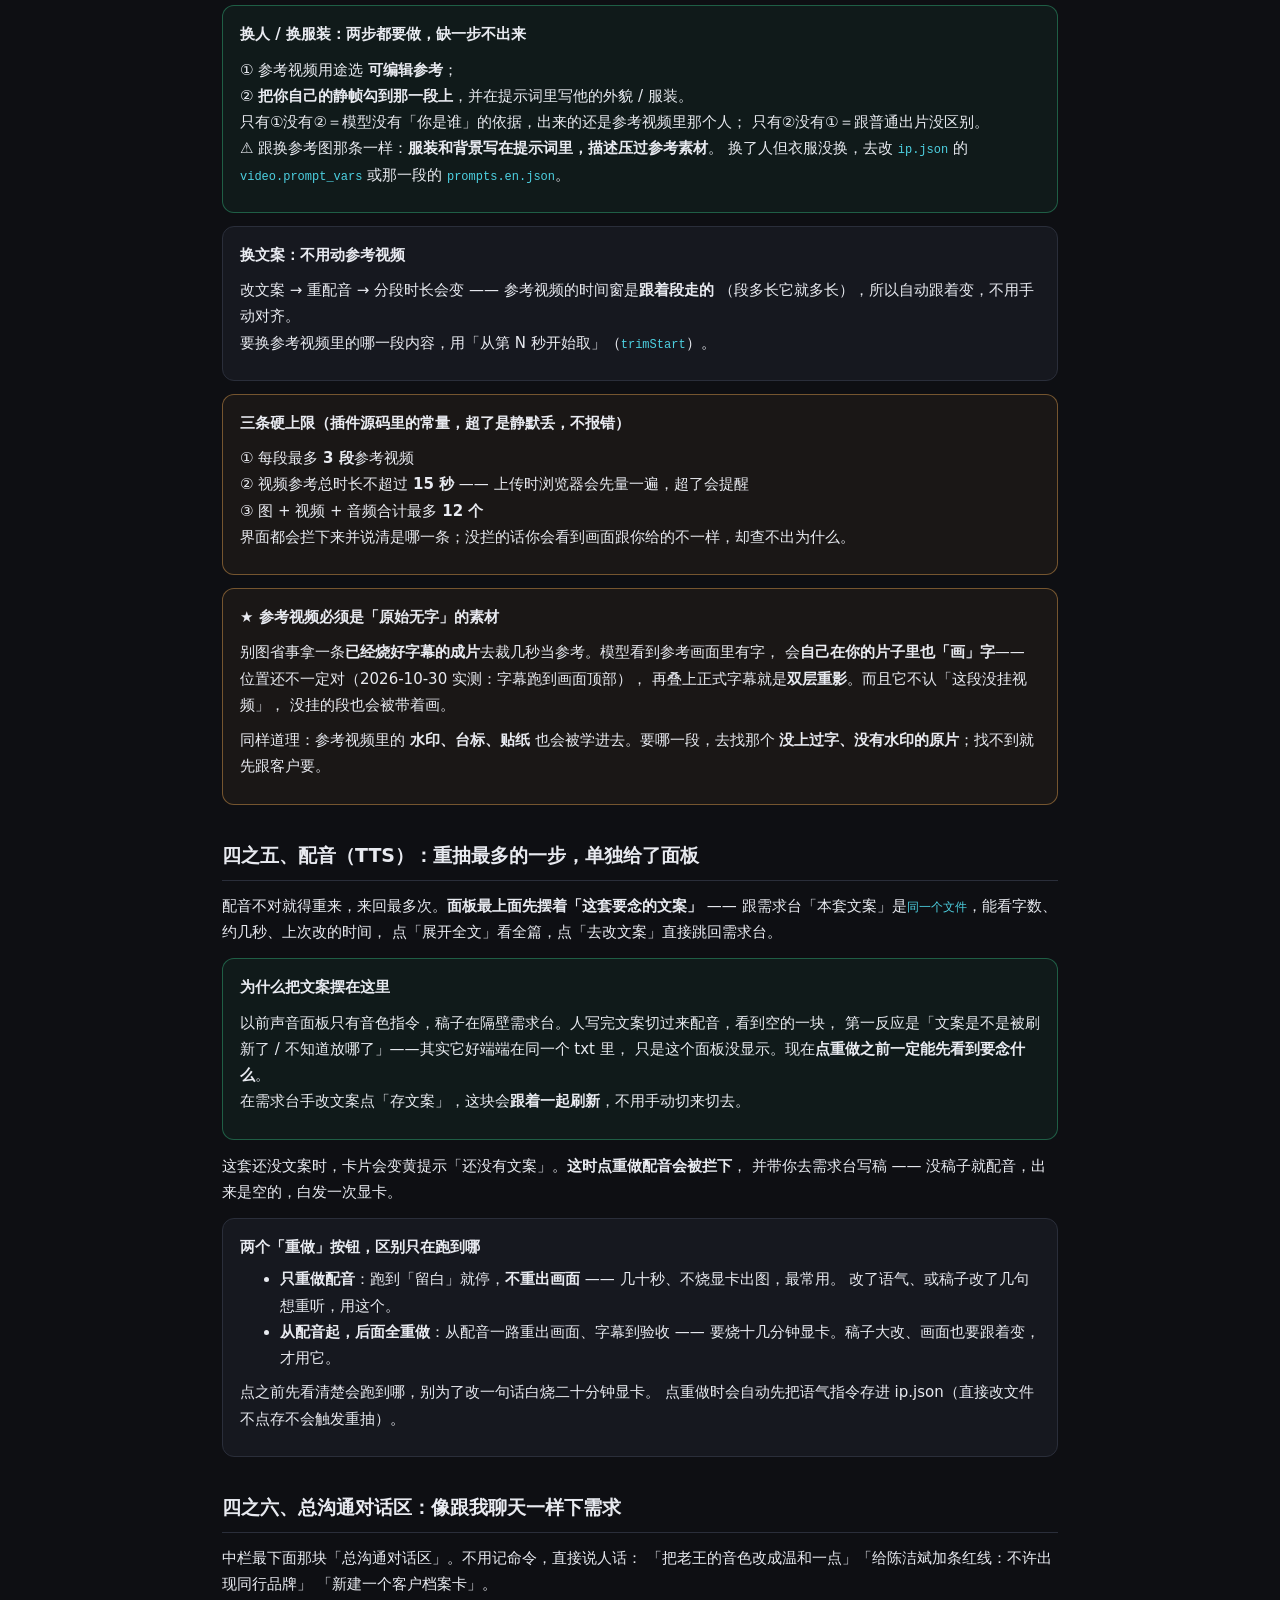
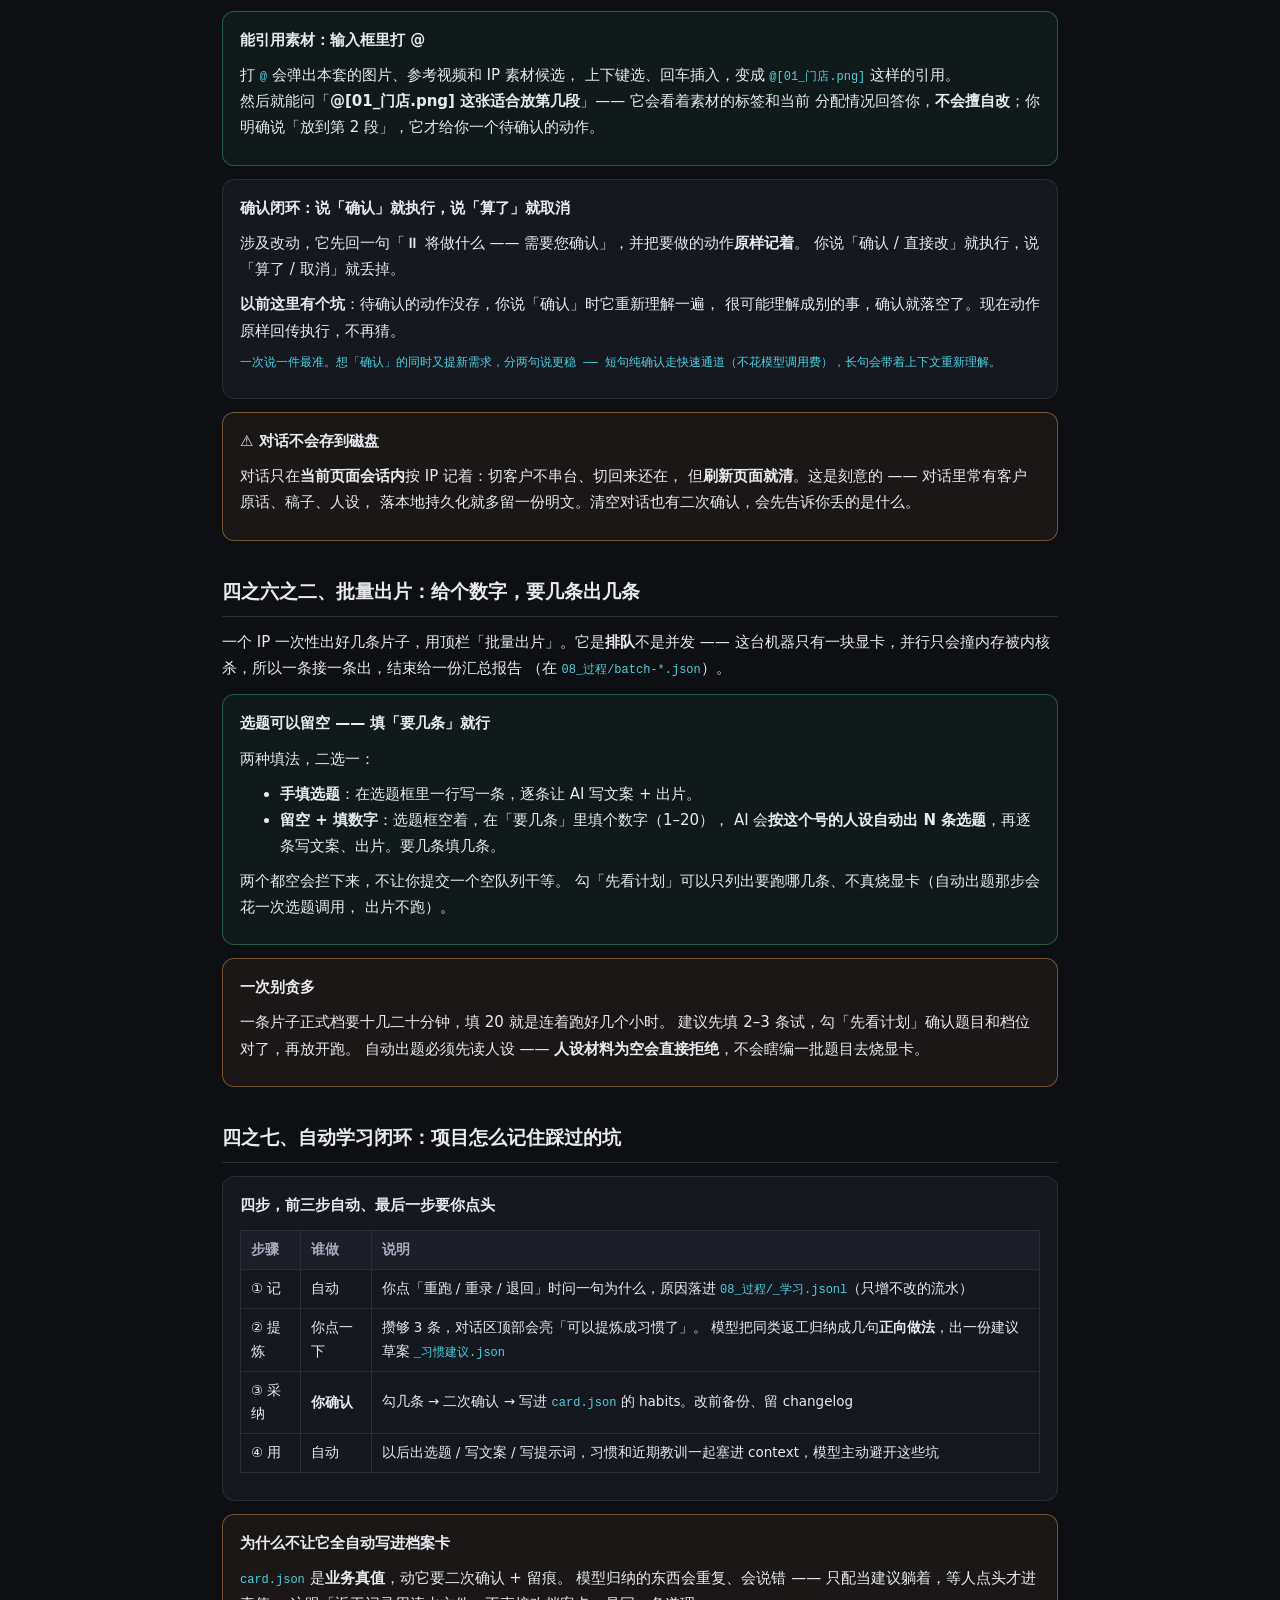
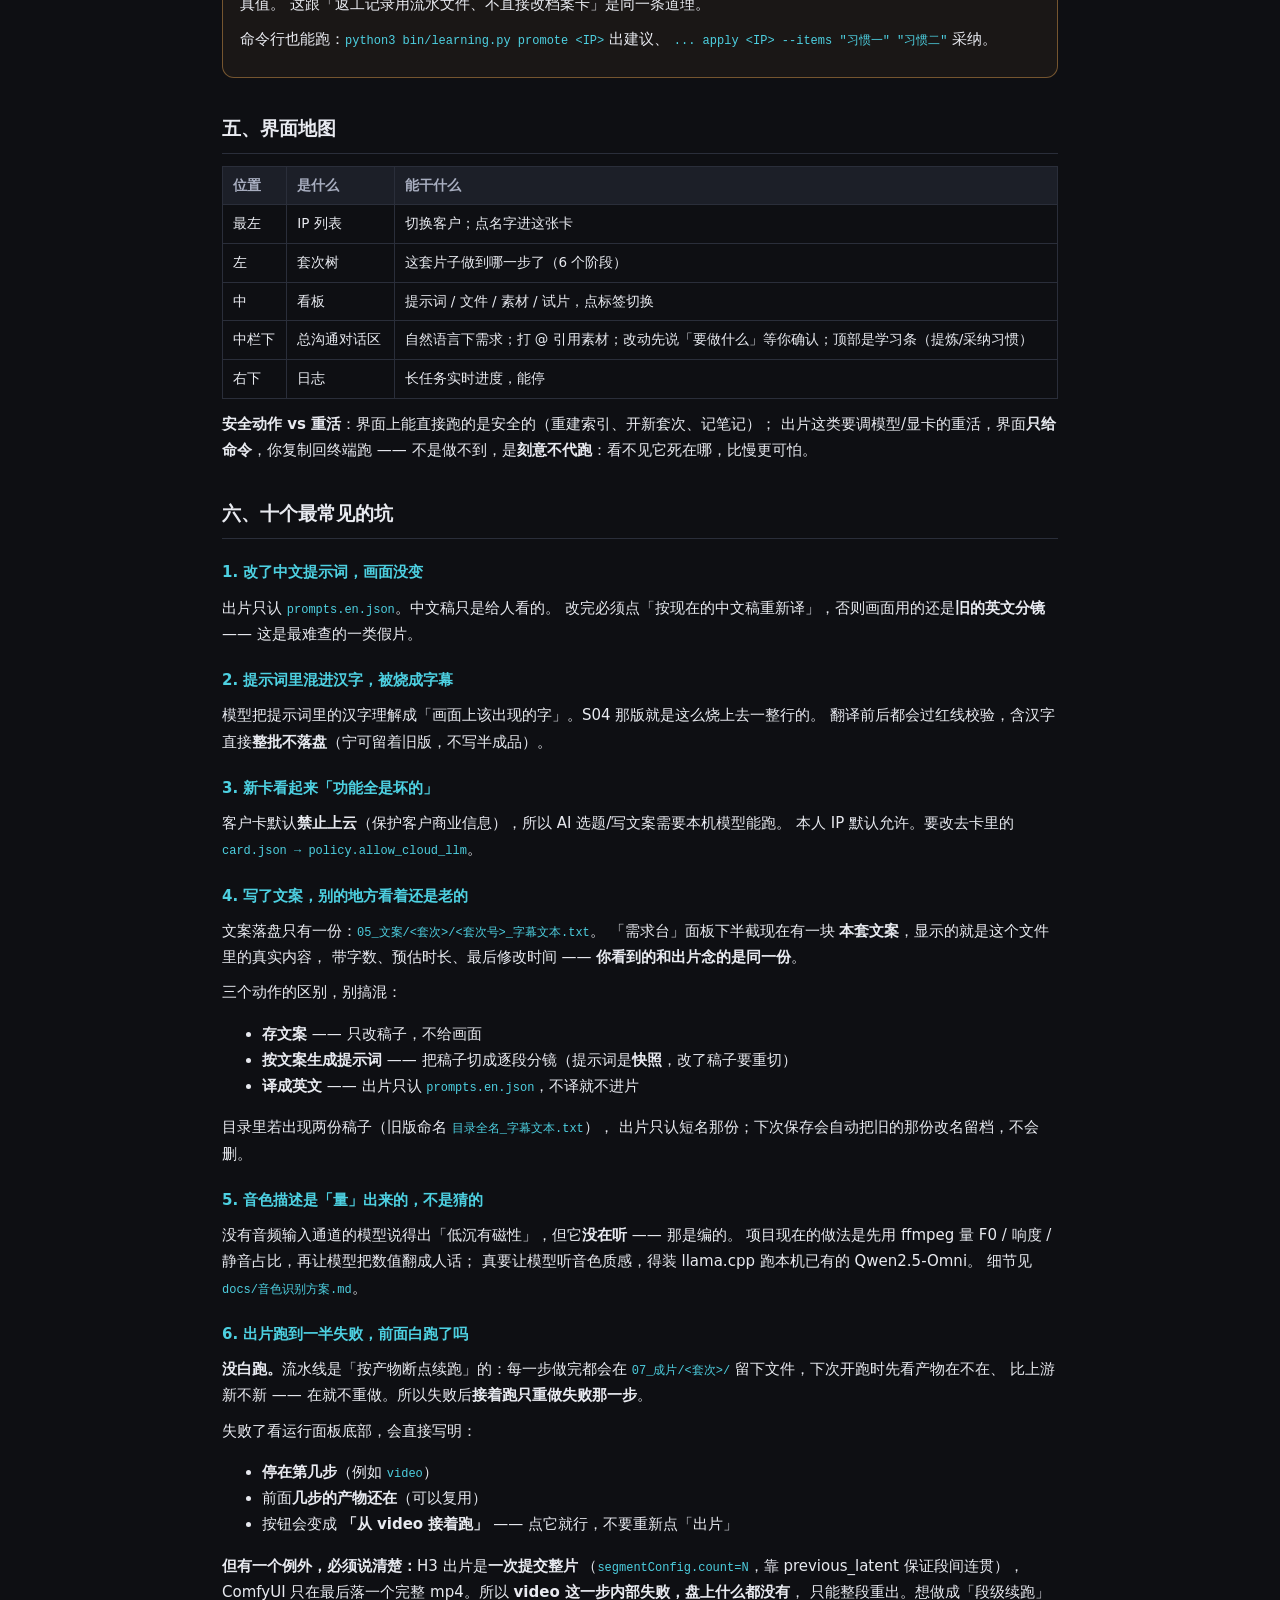
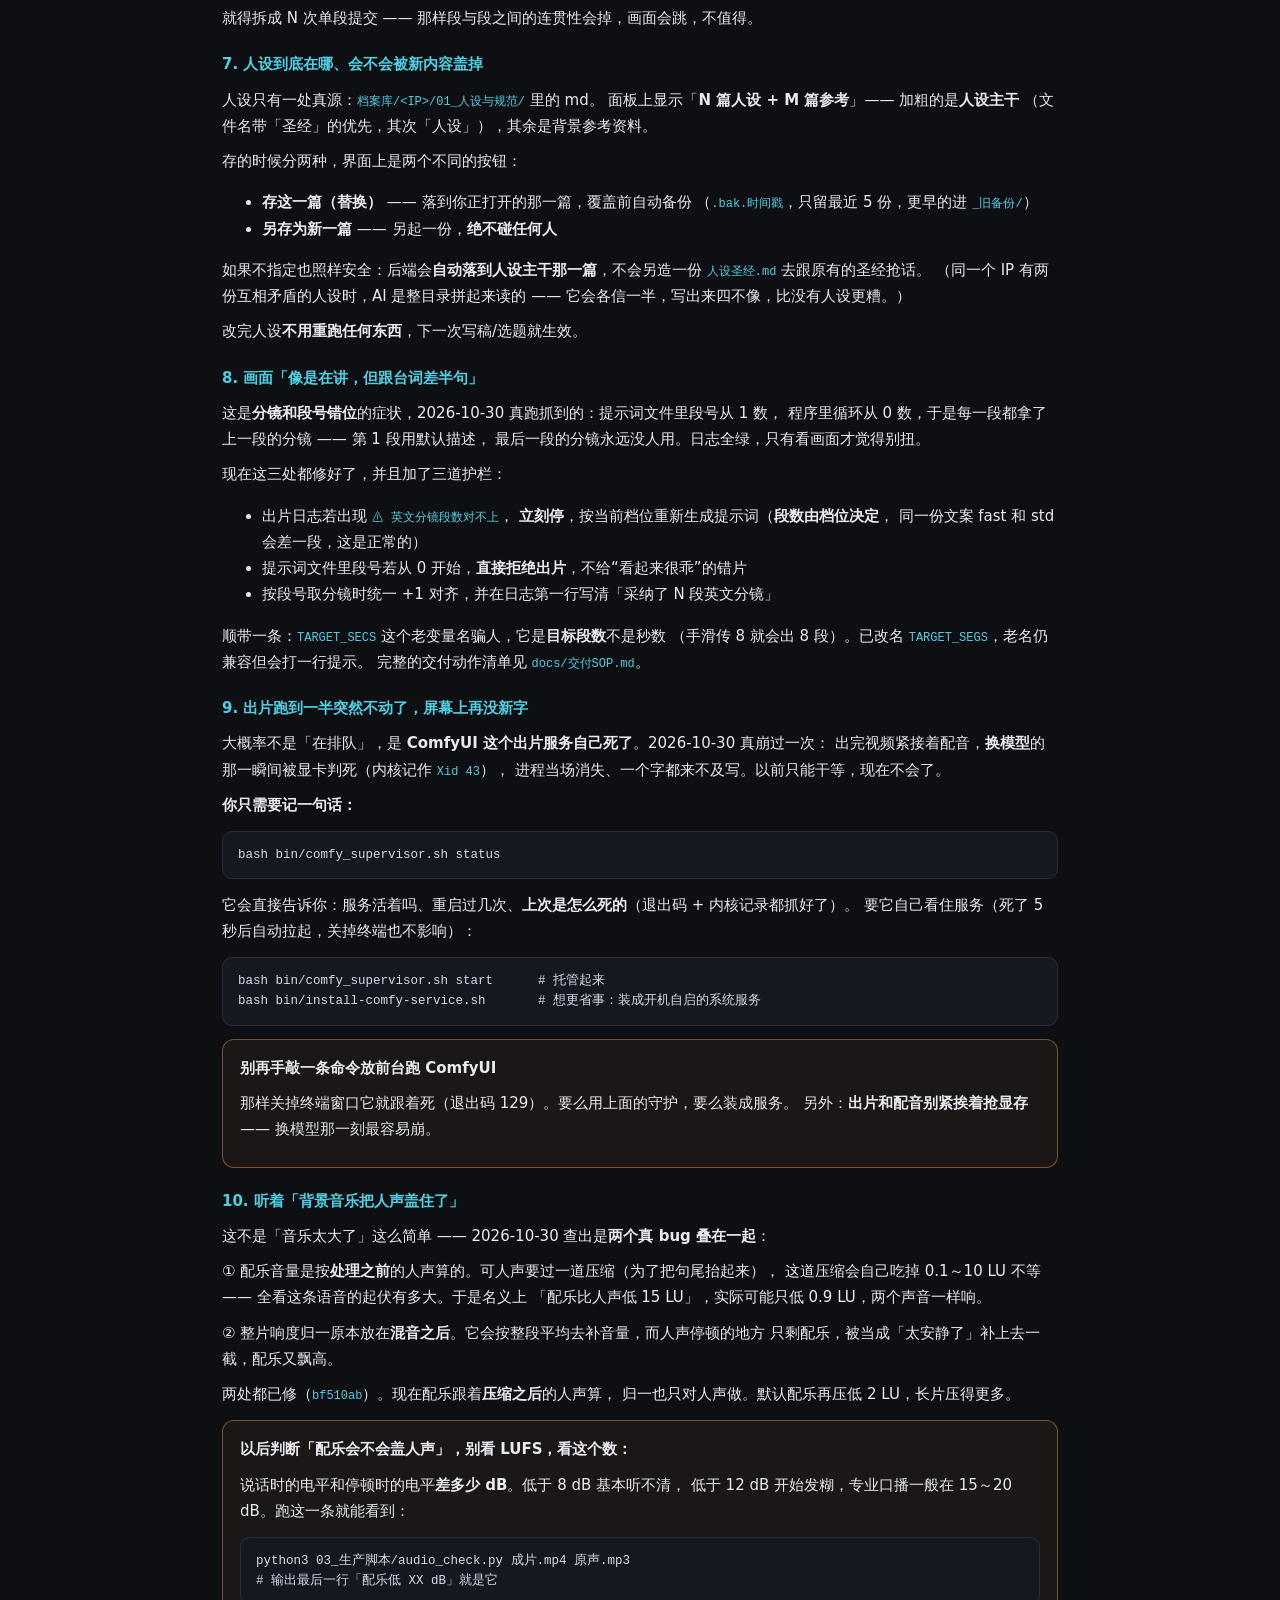
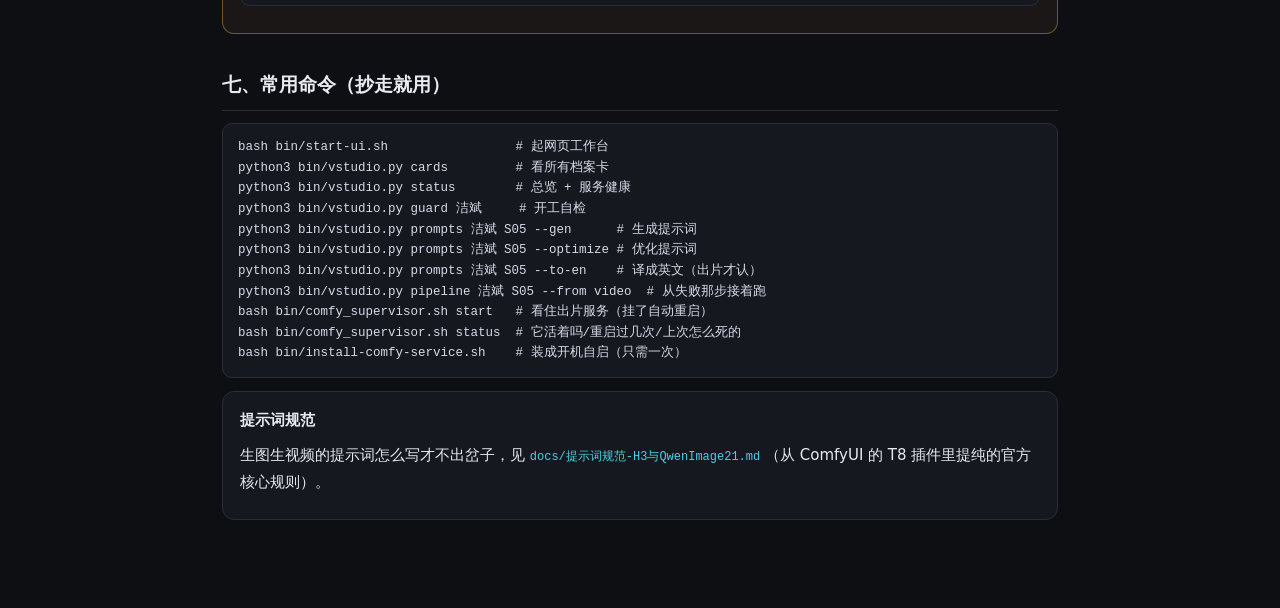
==== commit e44d2aea: "docs: SOP 坑表 + 新手手册补「BGM 盖人声」（量说话段/停顿段电平差，别看 LUFS）" ====
--- a/docs/新手使用手册.html
+++ b/docs/新手使用手册.html
@@ -452,7 +452,7 @@
 出片这类要调模型/显卡的重活，界面<b>只给命令</b>，你复制回终端跑 ——
 不是做不到，是<b>刻意不代跑</b>：看不见它死在哪，比慢更可怕。</p>
 
-<h2>六、九个最常见的坑</h2>
+<h2>六、十个最常见的坑</h2>
 
 <h3>1. 改了中文提示词，画面没变</h3>
 <p>出片只认 <span class="path">prompts.en.json</span>。中文稿只是给人看的。
@@ -549,6 +549,23 @@
 另外：<b>出片和配音别紧挨着抢显存</b> —— 换模型那一刻最容易崩。</p>
 </div>
 
+<h3>10. 听着「背景音乐把人声盖住了」</h3>
+<p>这不是「音乐太大了」这么简单 —— 2026-10-30 查出是<b>两个真 bug 叠在一起</b>：</p>
+<p>① 配乐音量是按<b>处理之前</b>的人声算的。可人声要过一道压缩（为了把句尾抬起来），
+这道压缩会自己吃掉 0.1～10 LU 不等 —— 全看这条语音的起伏有多大。于是名义上
+「配乐比人声低 15 LU」，实际可能只低 0.9 LU，两个声音一样响。</p>
+<p>② 整片响度归一原本放在<b>混音之后</b>。它会按整段平均去补音量，而人声停顿的地方
+只剩配乐，被当成「太安静了」补上去一截，配乐又飘高。</p>
+<p>两处都已修（<span class="path">bf510ab</span>）。现在配乐跟着<b>压缩之后</b>的人声算，
+归一也只对人声做。默认配乐再压低 2 LU，长片压得更多。</p>
+<div class="card warn">
+<b>以后判断「配乐会不会盖人声」，别看 LUFS，看这个数：</b>
+<p>说话时的电平和停顿时的电平<b>差多少 dB</b>。低于 8 dB 基本听不清，
+低于 12 dB 开始发糊，专业口播一般在 15～20 dB。跑这一条就能看到：</p>
+<pre><code>python3 03_生产脚本/audio_check.py 成片.mp4 原声.mp3
+# 输出最后一行「配乐低 XX dB」就是它</code></pre>
+</div>
+
 <h2>七、常用命令（抄走就用）</h2>
 
 <pre><code>bash bin/start-ui.sh                 # 起网页工作台
